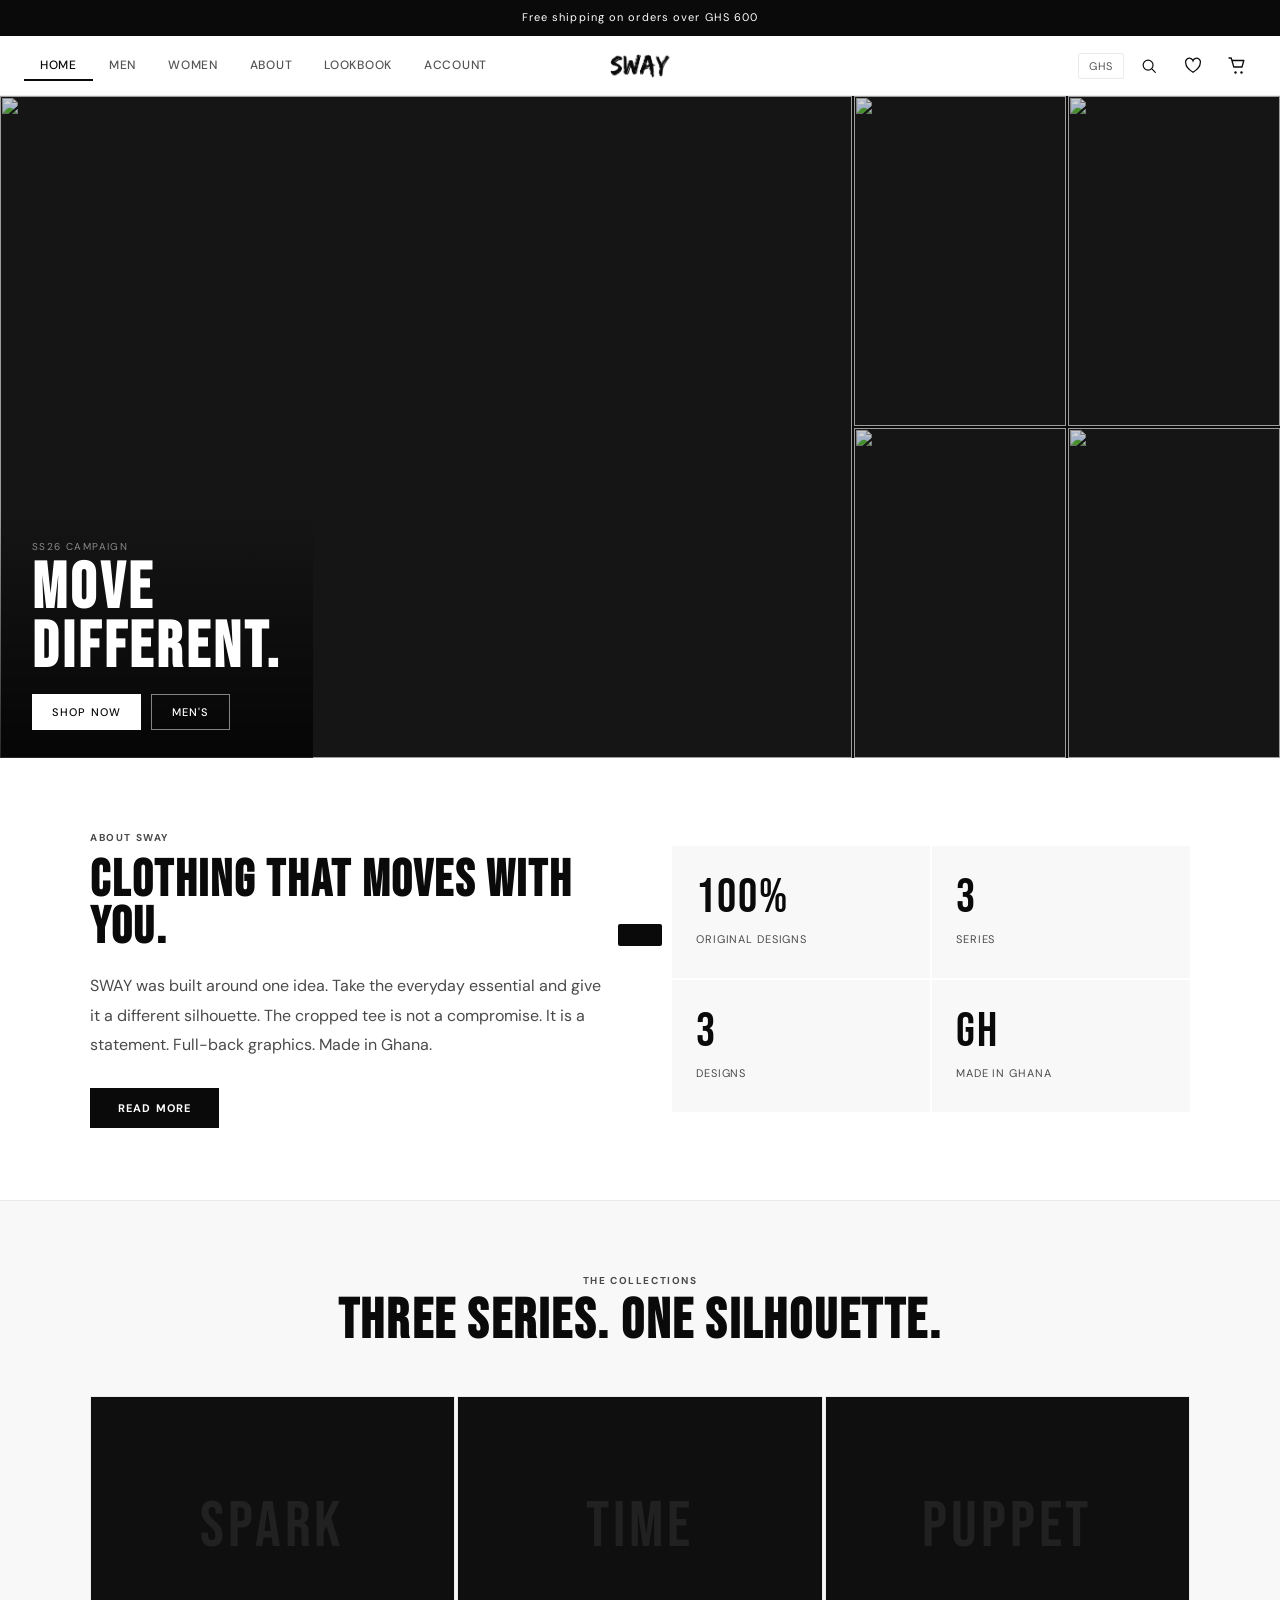
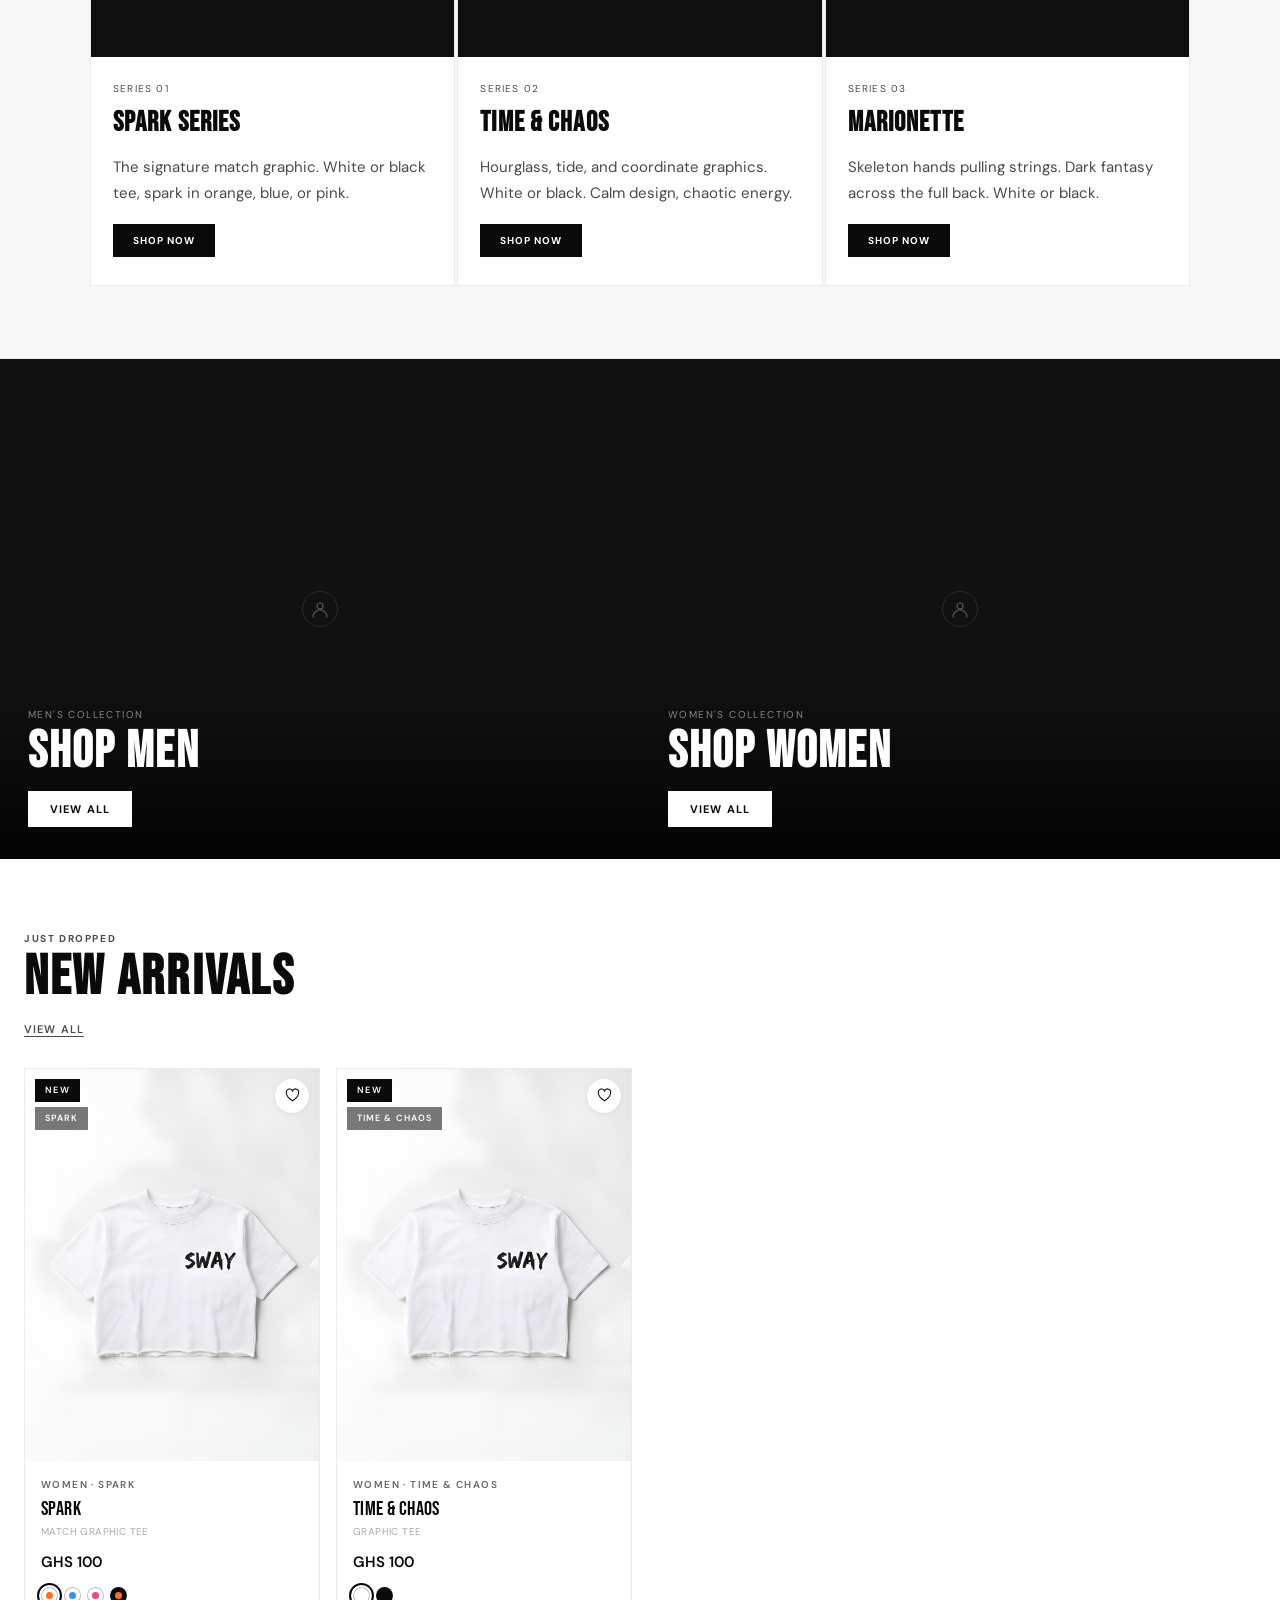
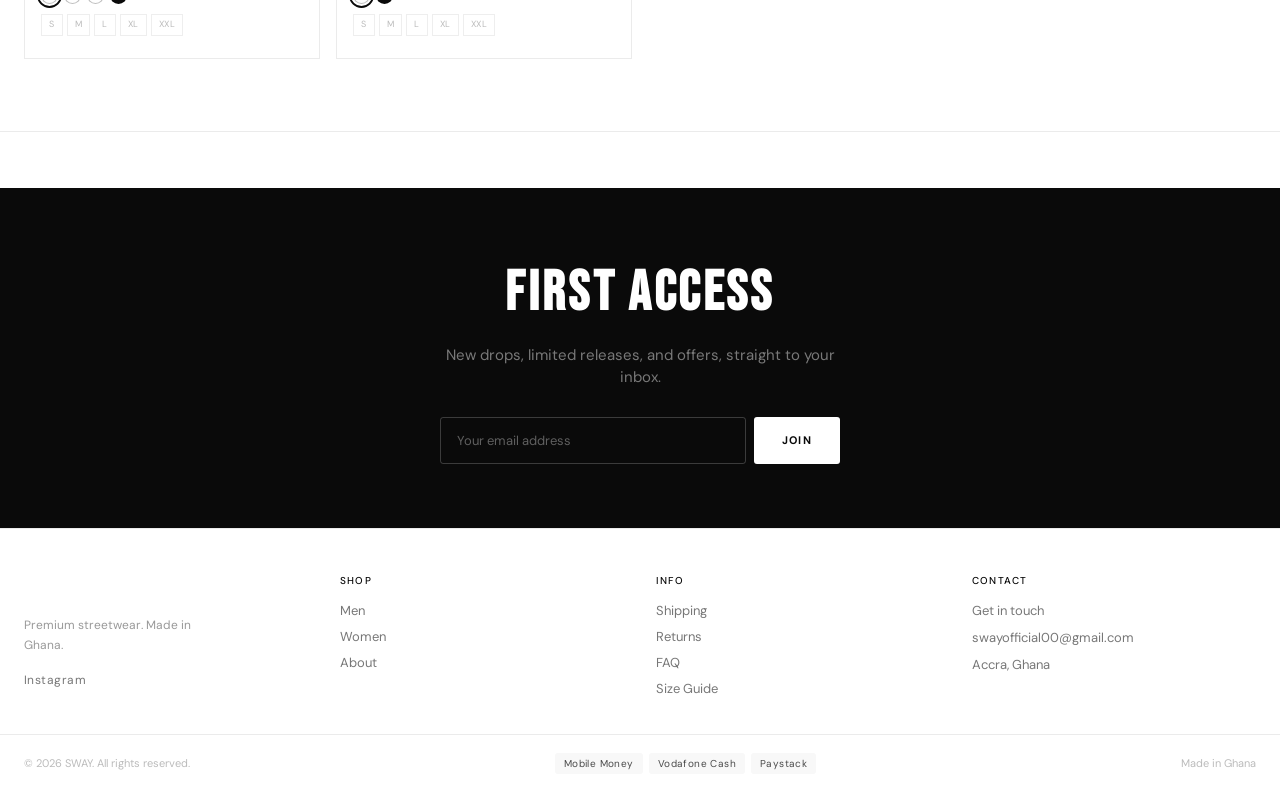
==== index.html @ 46e2ca35 "Add files via upload" ====
<!DOCTYPE html>
<html lang="en">
<head>
<meta charset="UTF-8">
<meta name="viewport" content="width=device-width, initial-scale=1.0, viewport-fit=cover">
<title>SWAY. Move Different.</title>
<meta name="description" content="SWAY cropped tees. Spark. Time & Chaos. Marionette. Made in Ghana.">
<link rel="preconnect" href="https://fonts.googleapis.com">
<link rel="preconnect" href="https://fonts.gstatic.com" crossorigin>
<link href="https://fonts.googleapis.com/css2?family=Bebas+Neue&family=DM+Sans:ital,opsz,wght@0,9..40,300;0,9..40,400;0,9..40,500;0,9..40,600;0,9..40,700&display=swap" rel="stylesheet">
<link rel="stylesheet" href="css/base.css?v=14">
<link rel="stylesheet" href="css/layout.css?v=14">
<link rel="stylesheet" href="css/components.css?v=14">
<!-- Supabase (backend: database, storage, auth) -->
<script src="https://cdn.jsdelivr.net/npm/@supabase/supabase-js@2"></script>
<script src="js/supabase-config.js?v=14"></script>
</head>
<body>

<!-- ══ ANNOUNCE BAR ════════════════════════════════ -->
<div class="announce" id="announce-bar">
  <div class="announce-slides">
    <div class="aslide active">Free shipping on orders over <span id="ann-threshold">GHS 600</span></div>
    <div class="aslide">SS26. Three Series. Cropped. Premium.</div>
    <div class="aslide">Spark. Time &amp; Chaos. Marionette. Available now.</div>
  </div>
</div>

<!-- ══ NAV ════════════════════════════════════════ -->
<nav id="main-nav">
  <div class="nav-left">
    <button class="hamburger" id="ham-btn" onclick="toggleMenu()" aria-label="Menu">
      <span></span><span></span><span></span>
    </button>
    <div class="nav-text-links">
      <button onclick="showSection('home')">Home</button>
      <button onclick="showSection('men')">Men</button>
      <button onclick="showSection('women')">Women</button>
      <button onclick="showSection('about')">About</button>
      <button onclick="showSection('lookbook')">Lookbook</button>
      <button onclick="showSection('account')">Account</button>
    </div>
  </div>

  <button class="logo" onclick="showSection('home')" aria-label="SWAY Home"><img src="images/logo-black.png?v=2" alt="SWAY" class="logo-img"></button>

  <div class="nav-right">
    <button class="currency-btn" onclick="openCurrencyModal()" title="Change currency" aria-label="Currency">
      <span id="curr-code-display">GHS</span>
    </button>
    <button class="nav-icon" onclick="openSearch()" aria-label="Search">
      <svg width="18" height="18" viewBox="0 0 20 20" fill="none"><circle cx="9" cy="9" r="5.5" stroke="#0a0a0a" stroke-width="1.3"/><path d="M13.5 13.5L17 17" stroke="#0a0a0a" stroke-width="1.3" stroke-linecap="round"/></svg>
    </button>
    <button class="nav-icon" onclick="openWishlist()" aria-label="Wishlist" style="position:relative">
      <svg width="18" height="18" viewBox="0 0 20 20" fill="none"><path id="nav-heart" d="M10 17S2 12 2 7a4 4 0 018-2.83A4 4 0 0118 7c0 5-8 10-8 10z" stroke="#0a0a0a" stroke-width="1.4" fill="none"/></svg>
      <span class="badge" id="wish-badge">0</span>
    </button>
    <button class="nav-icon" onclick="openCart()" aria-label="Cart">
      <svg width="20" height="20" viewBox="0 0 20 20" fill="none"><path d="M2 2h2.2l2.6 9h8.2l1.8-6.5H5.5" stroke="#0a0a0a" stroke-width="1.3" stroke-linecap="round" stroke-linejoin="round"/><circle cx="8.5" cy="16.5" r="1.2" fill="#0a0a0a"/><circle cx="14.5" cy="16.5" r="1.2" fill="#0a0a0a"/></svg>
      <span class="badge" id="cart-badge">0</span>
    </button>
  </div>
</nav>

<!-- ══ MOBILE MENU OVERLAY ═══════════════════════ -->
<div class="mob-menu-overlay" id="mob-menu-overlay" onclick="toggleMenu()"></div>

<!-- ══ MOBILE MENU ════════════════════════════════ -->
<div class="mobile-menu" id="mobile-menu">
  <div class="mob-menu-head">
    <span class="mob-logo"><img src="images/logo-white.png?v=2" alt="SWAY" class="mob-logo-img"></span>
    <button class="mob-close" onclick="toggleMenu()" aria-label="Close">&times;</button>
  </div>
  <div class="mob-nav">
    <button onclick="showSection('home');toggleMenu()">Home</button>
    <button onclick="showSection('men');toggleMenu()">Men</button>
    <button onclick="showSection('women');toggleMenu()">Women</button>
    <button onclick="showSection('about');toggleMenu()">About</button>
    <button onclick="showSection('lookbook');toggleMenu()">Lookbook</button>
    <button onclick="showSection('account');toggleMenu()">Account</button>
  </div>
  <div class="mob-nav-secondary">
    <button onclick="openWishlist();toggleMenu()">Wishlist</button>
    <button onclick="openSizeGuide();toggleMenu()">Size Guide</button>
    <button onclick="openSearch();toggleMenu()">Search</button>
    <button onclick="showSection('shipping');toggleMenu()">Shipping</button>
    <button onclick="showSection('returns');toggleMenu()">Returns</button>
    <button onclick="showSection('faq');toggleMenu()">FAQ</button>
    <button onclick="showSection('contact');toggleMenu()">Contact</button>
    <button onclick="openCurrencyModal();toggleMenu()"><span id="mob-curr-code">GHS</span> &middot; Change Currency</button>
  </div>
  <div class="mob-menu-foot">
    <a href="https://www.instagram.com/swayo.fficial" target="_blank" rel="noopener">Instagram</a>
    
  </div>
</div>

<!-- ══ SEARCH ════════════════════════════════════ -->
<div class="search-overlay" id="search-overlay">
  <button class="search-close" onclick="closeSearch()">×</button>
  <div class="search-box">
    <input id="search-input" type="text" placeholder="Search products…" oninput="doSearch(this.value)" onkeydown="if(event.key==='Escape')closeSearch()">
    <button onclick="closeSearch()">
      <svg width="18" height="18" viewBox="0 0 20 20" fill="none"><circle cx="9" cy="9" r="5.5" stroke="#888" stroke-width="1.3"/><path d="M13.5 13.5L17 17" stroke="#888" stroke-width="1.3" stroke-linecap="round"/></svg>
    </button>
  </div>
  <div class="search-tags-row">
    <span class="search-tag-lbl">Popular:</span>
    <button class="search-tag" onclick="doSearch('spark');document.getElementById('search-input').value='spark'">Spark</button>
    <button class="search-tag" onclick="doSearch('black');document.getElementById('search-input').value='black'">Black</button>
    <button class="search-tag" onclick="doSearch('white');document.getElementById('search-input').value='white'">White</button>
    <button class="search-tag" onclick="doSearch('women');document.getElementById('search-input').value='women'">Women</button>
    <button class="search-tag" onclick="doSearch('men');document.getElementById('search-input').value='men'">Men</button>
  </div>
  <div class="search-results" id="search-results"></div>
</div>

<!-- ══ CURRENCY MODAL ════════════════════════════ -->
<div class="currency-modal-bg" id="currency-modal-bg" onclick="if(event.target===this)closeCurrencyModal()">
  <div class="currency-modal">
    <div class="currency-modal-head">
      <h3>Currency</h3>
      <button class="modal-x" onclick="closeCurrencyModal()">×</button>
    </div>
    <p>Prices shown in your selected currency. Payments processed in GHS.</p>
    <div class="currency-grid" id="currency-grid"></div>
  </div>
</div>

<!-- ══ SIZE GUIDE MODAL ══════════════════════════ -->
<div class="sg-modal-bg" id="sg-modal-bg" onclick="if(event.target===this)closeSizeGuide()">
  <div class="sg-modal">
    <button class="modal-close-btn" onclick="closeSizeGuide()">×</button>
    <h3>Size Guide</h3>
    <table class="sg-table">
      <thead><tr><th>Size</th><th>Chest (cm)</th><th>Length (cm)</th><th>Shoulder (cm)</th></tr></thead>
      <tbody>
        <tr><td>S</td><td>96 to 101</td><td>52</td><td>42</td></tr>
        <tr><td>M</td><td>101 to 106</td><td>54</td><td>44</td></tr>
        <tr><td>L</td><td>106 to 111</td><td>56</td><td>46</td></tr>
        <tr><td>XL</td><td>111 to 116</td><td>58</td><td>48</td></tr>
        <tr><td>XXL</td><td>116 to 121</td><td>60</td><td>50</td></tr>
      </tbody>
    </table>
    <p class="sg-note">All measurements in centimetres. Model is 5'11" and wears a Medium. Between sizes? Size up for a relaxed fit.</p>
  </div>
</div>

<!-- ══ ACCOUNT MODAL ════════════════════════════ -->
<div class="account-modal-bg" id="account-modal-bg" onclick="if(event.target===this)closeAccount()">
  <div class="account-modal">
    <div class="currency-modal-head">
      <h3>Account</h3>
      <button class="modal-x" onclick="closeAccount()">×</button>
    </div>
    <div class="account-options">
      <button class="account-opt" onclick="closeAccount()">
        <svg width="18" height="18" viewBox="0 0 20 20" fill="none"><circle cx="10" cy="7" r="3.5" stroke="#0a0a0a" stroke-width="1.3"/><path d="M3 18c0-3.866 3.134-7 7-7s7 3.134 7 7" stroke="#0a0a0a" stroke-width="1.3" stroke-linecap="round"/></svg>
        <div><strong>Sign In</strong><span>Access your orders and wishlist</span></div>
      </button>
      <button class="account-opt" onclick="closeAccount()">
        <svg width="18" height="18" viewBox="0 0 20 20" fill="none"><path d="M10 2v16M2 10h16" stroke="#0a0a0a" stroke-width="1.3" stroke-linecap="round"/></svg>
        <div><strong>Create Account</strong><span>Track orders, save wishlist</span></div>
      </button>
      <div class="account-divider"></div>
      <button class="account-link" onclick="openWishlist();closeAccount()">Wishlist</button>
      <button class="account-link" onclick="closeAccount()">Order History</button>
      <button class="account-link" onclick="openSizeGuide();closeAccount()">Size Guide</button>
    </div>
  </div>
</div>

<!-- ══════════════════════════════════════════════
     MAIN CONTENT — all sections live here
══════════════════════════════════════════════ -->
<main id="site-main">

<!-- ─── HOME PAGE ──────────────────────────────── -->
<section id="page-home" class="site-section">

  <!-- HERO: full editorial model grid -->
  <div class="hero-section">
    <div class="hero-grid">
      <div class="hero-cell large">
        <div class="model-ph">
          <div class="mp-icon"><svg width="16" height="16" viewBox="0 0 20 20" fill="none"><circle cx="10" cy="7" r="3" stroke="rgba(255,255,255,.3)" stroke-width="1.2"/><path d="M3 18c0-3.866 3.134-7 7-7s7 3.134 7 7" stroke="rgba(255,255,255,.3)" stroke-width="1.2" stroke-linecap="round"/></svg></div>
          <span class="mp-label">wide1.jpg</span>
        </div>
        <!-- overlay injected by initHero() -->
      </div>
      <div class="hero-right">
        <div class="hero-cell"><div class="model-ph"><div class="mp-icon"><svg width="14" height="14" viewBox="0 0 20 20" fill="none"><circle cx="10" cy="7" r="3" stroke="rgba(255,255,255,.3)" stroke-width="1.2"/><path d="M3 18c0-3.866 3.134-7 7-7s7 3.134 7 7" stroke="rgba(255,255,255,.3)" stroke-width="1.2" stroke-linecap="round"/></svg></div><span class="mp-label">model1.jpg</span></div></div>
        <div class="hero-cell"><div class="model-ph"><div class="mp-icon"><svg width="14" height="14" viewBox="0 0 20 20" fill="none"><circle cx="10" cy="7" r="3" stroke="rgba(255,255,255,.3)" stroke-width="1.2"/><path d="M3 18c0-3.866 3.134-7 7-7s7 3.134 7 7" stroke="rgba(255,255,255,.3)" stroke-width="1.2" stroke-linecap="round"/></svg></div><span class="mp-label">model2.jpg</span></div></div>
        <div class="hero-cell"><div class="model-ph"><div class="mp-icon"><svg width="14" height="14" viewBox="0 0 20 20" fill="none"><circle cx="10" cy="7" r="3" stroke="rgba(255,255,255,.3)" stroke-width="1.2"/><path d="M3 18c0-3.866 3.134-7 7-7s7 3.134 7 7" stroke="rgba(255,255,255,.3)" stroke-width="1.2" stroke-linecap="round"/></svg></div><span class="mp-label">model3.jpg</span></div></div>
        <div class="hero-cell"><div class="model-ph"><div class="mp-icon"><svg width="14" height="14" viewBox="0 0 20 20" fill="none"><circle cx="10" cy="7" r="3" stroke="rgba(255,255,255,.3)" stroke-width="1.2"/><path d="M3 18c0-3.866 3.134-7 7-7s7 3.134 7 7" stroke="rgba(255,255,255,.3)" stroke-width="1.2" stroke-linecap="round"/></svg></div><span class="mp-label">model4.jpg</span></div></div>
      </div>
    </div>
  </div>

  <!-- ABOUT SWAY -->
  <div class="home-about reveal">
    <div class="home-about-inner">
      <div class="home-about-text">
        <p class="home-about-label">About SWAY</p>
        <h2 class="home-about-title">Clothing that moves with you.</h2>
        <p class="home-about-body">SWAY was built around one idea. Take the everyday essential and give it a different silhouette. The cropped tee is not a compromise. It is a statement. Full-back graphics. Made in Ghana.</p>
        <button class="home-about-btn" onclick="showSection('about')">Read More</button>
      </div>
      <div class="home-about-stat-grid">
        <div class="home-stat"><span class="home-stat-num">100%</span><span class="home-stat-label">Original Designs</span></div>
        <div class="home-stat"><span class="home-stat-num">3</span><span class="home-stat-label">Series</span></div>
        <div class="home-stat"><span class="home-stat-num">3</span><span class="home-stat-label">Designs</span></div>
        <div class="home-stat"><span class="home-stat-num">GH</span><span class="home-stat-label">Made in Ghana</span></div>
      </div>
    </div>
  </div>

  <!-- SERIES SHOWCASE -->
  <div class="series-section reveal">
    <div class="series-label-row">
      <p class="section-eyebrow">The Collections</p>
      <h2 class="section-heading-lg">Three Series. One Silhouette.</h2>
    </div>
    <div class="series-grid">
      <div class="series-card" onclick="showSection('men')">
        <div class="series-card-img">
          <img src="https://mvadvbjjwqgkrynpfomu.supabase.co/storage/v1/object/public/store-images/series-spark.jpg" alt="Spark Series" onerror="this.style.display='none'">
          <div class="series-ph-word">SPARK</div>
        </div>
        <div class="series-card-info">
          <p class="series-card-label">Series 01</p>
          <h3 class="series-card-name">Spark Series</h3>
          <p class="series-card-desc">The signature match graphic. White or black tee, spark in orange, blue, or pink.</p>
          <button class="series-card-btn" onclick="showSection('women');event.stopPropagation()">Shop Now</button>
        </div>
      </div>
      <div class="series-card" onclick="showSection('men')">
        <div class="series-card-img">
          <img src="https://mvadvbjjwqgkrynpfomu.supabase.co/storage/v1/object/public/store-images/series-timechaos.jpg" alt="Time and Chaos Series" onerror="this.style.display='none'">
          <div class="series-ph-word">TIME</div>
        </div>
        <div class="series-card-info">
          <p class="series-card-label">Series 02</p>
          <h3 class="series-card-name">Time &amp; Chaos</h3>
          <p class="series-card-desc">Hourglass, tide, and coordinate graphics. White or black. Calm design, chaotic energy.</p>
          <button class="series-card-btn" onclick="showSection('women');event.stopPropagation()">Shop Now</button>
        </div>
      </div>
      <div class="series-card" onclick="showSection('men')">
        <div class="series-card-img">
          <img src="https://mvadvbjjwqgkrynpfomu.supabase.co/storage/v1/object/public/store-images/series-marionette.jpg" alt="Marionette Series" onerror="this.style.display='none'">
          <div class="series-ph-word">PUPPET</div>
        </div>
        <div class="series-card-info">
          <p class="series-card-label">Series 03</p>
          <h3 class="series-card-name">Marionette</h3>
          <p class="series-card-desc">Skeleton hands pulling strings. Dark fantasy across the full back. White or black.</p>
          <button class="series-card-btn" onclick="showSection('women');event.stopPropagation()">Shop Now</button>
        </div>
      </div>
    </div>
  </div>

  <!-- SHOP BY GENDER -->
  <div class="gender-split reveal">
    <div class="gender-panel men-panel" onclick="showSection('men')">
      <div class="gender-panel-ph" id="men-panel-img">
        <div class="model-ph"><div class="mp-icon"><svg width="20" height="20" viewBox="0 0 20 20" fill="none"><circle cx="10" cy="7" r="3" stroke="rgba(255,255,255,.3)" stroke-width="1.2"/><path d="M3 18c0-3.866 3.134-7 7-7s7 3.134 7 7" stroke="rgba(255,255,255,.3)" stroke-width="1.2" stroke-linecap="round"/></svg></div></div>
      </div>
      <div class="gender-panel-overlay">
        <p class="gender-panel-label">Men's Collection</p>
        <h3 class="gender-panel-title">Shop Men</h3>
        <button class="gender-panel-btn" onclick="showSection('men');event.stopPropagation()">View All</button>
      </div>
    </div>
    <div class="gender-panel women-panel" onclick="showSection('women')">
      <div class="gender-panel-ph" id="women-panel-img">
        <div class="model-ph"><div class="mp-icon"><svg width="20" height="20" viewBox="0 0 20 20" fill="none"><circle cx="10" cy="7" r="3" stroke="rgba(255,255,255,.3)" stroke-width="1.2"/><path d="M3 18c0-3.866 3.134-7 7-7s7 3.134 7 7" stroke="rgba(255,255,255,.3)" stroke-width="1.2" stroke-linecap="round"/></svg></div></div>
      </div>
      <div class="gender-panel-overlay">
        <p class="gender-panel-label">Women's Collection</p>
        <h3 class="gender-panel-title">Shop Women</h3>
        <button class="gender-panel-btn" onclick="showSection('women');event.stopPropagation()">View All</button>
      </div>
    </div>
  </div>

  <!-- NEW ARRIVALS STRIP -->
  <div class="home-new-section reveal">
    <div class="home-section-head">
      <p class="section-eyebrow">Just Dropped</p>
      <h2 class="section-heading-lg">New Arrivals</h2>
      <button class="section-link" onclick="showSection('men')">View All</button>
    </div>
    <div class="h-scroll-wrap">
      <div class="home-product-row" id="home-new-row"></div>
    </div>
  </div>

  <!-- NEWSLETTER -->
  <div class="newsletter" id="newsletter-section">
    <h2>First Access</h2>
    <p>New drops, limited releases, and offers, straight to your inbox.</p>
    <div class="newsletter-form">
      <input type="email" id="nl-email" placeholder="Your email address">
      <button onclick="submitNewsletter()">Join</button>
    </div>
    <p class="nl-success" id="nl-success">You're in. Welcome to SWAY.</p>
  </div>

</section>

<!-- ─── MEN PAGE ────────────────────────────────── -->
<section id="page-men" class="site-section" style="display:none">
  <div class="shop-page-header">
    <h1 class="shop-page-title">Men</h1>
  </div>
  <div class="shop-controls">
    <div class="filter-group" id="men-filter-group">
      <button class="filter-pill active" onclick="setSeriesFilter('all',this,'men')">All</button>
      <button class="filter-pill" onclick="setSeriesFilter('spark',this,'men')">Spark</button>
      <button class="filter-pill" onclick="setSeriesFilter('timechaos',this,'men')">Time &amp; Chaos</button>
      <button class="filter-pill" onclick="setSeriesFilter('marionette',this,'men')">Marionette</button>
    </div>
    <div class="sort-wrap">
      <span class="item-count" id="men-count"></span>
      <select class="sort-select" onchange="setSortFor('men',this.value)">
        <option value="default">Featured</option>
        <option value="price-asc">Price: Low to High</option>
        <option value="price-desc">Price: High to Low</option>
        <option value="name">Name A to Z</option>
      </select>
    </div>
  </div>
  <div class="product-grid" id="men-grid"></div>
</section>

<!-- ─── WOMEN PAGE ──────────────────────────────── -->
<section id="page-women" class="site-section" style="display:none">
  <div class="shop-page-header">
    <h1 class="shop-page-title">Women</h1>
  </div>
  <div class="shop-controls">
    <div class="filter-group" id="women-filter-group">
      <button class="filter-pill active" onclick="setSeriesFilter('all',this,'women')">All</button>
      <button class="filter-pill" onclick="setSeriesFilter('spark',this,'women')">Spark</button>
      <button class="filter-pill" onclick="setSeriesFilter('timechaos',this,'women')">Time &amp; Chaos</button>
      <button class="filter-pill" onclick="setSeriesFilter('marionette',this,'women')">Marionette</button>
    </div>
    <div class="sort-wrap">
      <span class="item-count" id="women-count"></span>
      <select class="sort-select" onchange="setSortFor('women',this.value)">
        <option value="default">Featured</option>
        <option value="price-asc">Price: Low to High</option>
        <option value="price-desc">Price: High to Low</option>
        <option value="name">Name A to Z</option>
      </select>
    </div>
  </div>
  <div class="product-grid" id="women-grid"></div>
</section>

<!-- ─── ABOUT PAGE ──────────────────────────────── -->
<section id="page-about" class="site-section" style="display:none">

  <div class="about-hero">
    <img class="about-hero-bg" src="https://mvadvbjjwqgkrynpfomu.supabase.co/storage/v1/object/public/store-images/about-hero.jpg" alt="" onerror="this.style.display='none'">
    <div class="about-hero-inner">
      <p class="section-eyebrow" style="color:rgba(255,255,255,.4)">Made in Ghana</p>
      <h1 class="about-title">Move Different.</h1>
      <p class="about-sub">Cropped. Clean. Unapologetic.</p>
    </div>
  </div>

  <div class="about-body-section">
    <div class="about-body-inner">
      <div class="about-body-text">
        <h2>The Idea</h2>
        <p>Streetwear isn't defined by a zip code. It's defined by attitude. Born in Accra and built for the global underground, SWAY exists to disrupt the ordinary. We looked at the everyday essential tee and asked one question. What if it had a pulse?</p>
        <p>We threw out the rulebook of standard fits. For women, our cropped tees sit intentionally above the hip. Sharp, structural, and unapologetic. For men, our waist-length silhouettes anchor an outfit with effortless weight and presence. This isn't fast fashion churned out by algorithms. It's deliberate design for people who move differently, no matter where they are in the world.</p>
        <p>SWAY is an attitude toward how you move through the world. It's about breaking away from monotonous basics to embrace deliberate cuts, heavy textures, and symbolic storytelling. Our graphics explore the friction between control and chaos, time, and raw energy. When you wear SWAY, you're defining your entire aesthetic.</p>
        <h2 style="margin-top:32px">The Craft &amp; The Culture</h2>
        <p>Every single piece starts as a blank canvas and is brought to life through hand-screen-printing in Ghana. We build heavier because true quality has weight. It holds its shape, breathes with you, and ages like a classic vintage find. We don't do tiny chest logos or forgettable basics. Every shirt features a full-back narrative. Wearable art that sparks conversations from Accra to anywhere you find yourself.</p>
        <h2 style="margin-top:32px">For the Culture, Across Generations</h2>
        <p>Great style doesn't have an age limit. Whether you've been collecting vintage streetwear for decades or you're defining your aesthetic for the first time, SWAY speaks a universal language. It's for the risk-takers, the late-night creators, and anyone who refuses to blend into the background.</p>
        <p class="about-closer">This is SWAY. Crafted in Accra. Worn worldwide.</p>
      </div>
      <div class="about-stats-col">
        <div class="about-stat-card"><span class="about-stat-big">100%</span><span class="about-stat-lbl">Original Designs</span></div>
        <div class="about-stat-card"><span class="about-stat-big">3</span><span class="about-stat-lbl">Original Series</span></div>
        <div class="about-stat-card"><span class="about-stat-big">3</span><span class="about-stat-lbl">Signature Designs</span></div>
        <div class="about-stat-card"><span class="about-stat-big">GH</span><span class="about-stat-lbl">Designed &amp; Made in Ghana</span></div>
      </div>
    </div>
  </div>

  <div class="about-series-strip">
    <div class="about-strip-inner">
      <div class="about-series-item">
        <span class="about-series-num">Series 01</span>
        <h3>Spark Series</h3>
        <p class="about-series-vibe">High-voltage energy, raw expression, and untamed ignition.</p>
        <p>The signature match graphic across the full back. White or black tee, with the spark in orange, blue, or pink.</p>
        <p class="about-series-style"><strong>Style it:</strong> distressed jorts or baggy cargo denim and chunky sneakers, letting the vibrant colorways and fiery graphics command the room.</p>
      </div>
      <div class="about-series-item">
        <span class="about-series-num">Series 02</span>
        <h3>Time &amp; Chaos</h3>
        <p class="about-series-vibe">A meditation on fleeting moments, cosmic alignment, and controlled disorder.</p>
        <p>Surreal hourglass graphics, shifting tide visuals, and precise coordinate details. Calm, clean layouts over chaotic underlying energy. Stark Black and White.</p>
        <p class="about-series-style"><strong>Style it:</strong> under an open plaid flannel with relaxed-fit denim and a beanie for the ultimate utilitarian Y2K streetwear look.</p>
      </div>
      <div class="about-series-item">
        <span class="about-series-num">Series 03</span>
        <h3>Marionette</h3>
        <p class="about-series-vibe">Dark fantasy, psychological depth, and the invisible forces that pull our strings.</p>
        <p>Skeleton hands pulling structural strings across the back. A study in control and autonomy. White or black.</p>
        <p class="about-series-style"><strong>Style it:</strong> solo with dark baggy jeans, silver accessories, and boots or skate shoes to let the back graphic pop.</p>
      </div>
    </div>
  </div>

  <div class="newsletter" style="margin-top:0">
    <h2>First Access</h2>
    <p>New drops, limited releases, and offers, straight to your inbox.</p>
    <div class="newsletter-form">
      <input type="email" id="nl-email-about" placeholder="Your email address">
      <button onclick="submitNLAbout()">Join</button>
    </div>
  </div>

</section>


<!-- ─── LOOKBOOK PAGE ───────────────────────────── -->
<section id="page-lookbook" class="site-section" style="display:none">
  <div class="lookbook-head">
    <p class="section-eyebrow">SS26 Campaign</p>
    <h1 class="lookbook-title">Lookbook</h1>
    <p class="lookbook-sub">The SWAY campaign. Move different.</p>
  </div>
  <div class="lookbook-gallery" id="lookbook-gallery"></div>
  <div class="lookbook-cta">
    <button onclick="showSection('men')">Shop Men</button>
    <button onclick="showSection('women')">Shop Women</button>
  </div>
</section>

<!-- ─── ACCOUNT PAGE ────────────────────────────── -->
<section id="page-account" class="site-section" style="display:none">
  <div class="account-page">
    <div class="account-page-head">
      <h1 class="shop-page-title">Account</h1>
    </div>

    <!-- LOGGED OUT: sign in / create account -->
    <div id="account-logged-out">
      <div class="account-page-grid">
        <div class="account-auth-card">
          <h2>Sign In</h2>
          <p class="account-auth-sub">Access your wishlist and saved details.</p>
          <div class="account-form">
            <div class="form-field"><label>Email</label><input type="email" id="signin-email" placeholder="you@email.com"></div>
            <div class="form-field"><label>Password</label><div class="pass-wrap"><input type="password" id="signin-pass" placeholder="Your password"><button type="button" class="pass-toggle" onclick="togglePass('signin-pass',this)">Show</button></div></div>
            <button class="account-btn-primary" onclick="doSignIn()">Sign In</button>
          </div>
        </div>
        <div class="account-auth-card">
          <h2>Create Account</h2>
          <p class="account-auth-sub">Join SWAY for first access to drops and faster checkout.</p>
          <div class="account-form">
            <div class="form-field"><label>Full Name</label><input type="text" id="signup-name" placeholder="Kofi Mensah"></div>
            <div class="form-field"><label>Email</label><input type="email" id="signup-email" placeholder="you@email.com"></div>
            <div class="form-field"><label>Password</label><div class="pass-wrap"><input type="password" id="signup-pass" placeholder="Choose a password"><button type="button" class="pass-toggle" onclick="togglePass('signup-pass',this)">Show</button></div></div>
            <button class="account-btn-primary" onclick="doSignUp()">Create Account</button>
          </div>
        </div>
      </div>
    </div>

    <!-- LOGGED IN: dashboard -->
    <div id="account-logged-in" style="display:none">
      <div class="account-dash">
        <div class="account-dash-head">
          <h2 id="account-hello">Hey</h2>
          <span id="account-email-display" class="account-email"></span>
          <button class="account-btn-link" onclick="doSignOut()">Sign out</button>
        </div>

        <!-- Tabs -->
        <div class="acct-tabs">
          <button class="acct-tab active" onclick="acctTab('orders',this)">Orders</button>
          <button class="acct-tab" onclick="acctTab('addresses',this)">Addresses</button>
          <button class="acct-tab" onclick="acctTab('profile',this)">Profile</button>
        </div>

        <!-- Orders -->
        <div class="acct-panel" id="panel-orders">
          <div id="orders-list"><p class="acct-empty">Loading orders...</p></div>
        </div>

        <!-- Addresses -->
        <div class="acct-panel" id="panel-addresses" style="display:none">
          <div id="addresses-list"></div>
          <div class="addr-form">
            <h3>Add an address</h3>
            <div class="af-grid">
              <input id="addr-label" placeholder="Label (Home, Work)">
              <input id="addr-name" placeholder="Full name">
              <input id="addr-phone" placeholder="Phone">
              <input id="addr-line1" placeholder="Address">
              <input id="addr-city" placeholder="City">
              <input id="addr-region" placeholder="Region">
            </div>
            <button class="account-btn-primary" onclick="addAddress()">Save Address</button>
          </div>
        </div>

        <!-- Profile -->
        <div class="acct-panel" id="panel-profile" style="display:none">
          <div class="prof-form">
            <div class="form-field"><label>Full Name</label><input id="prof-name" placeholder="Your name"></div>
            <div class="form-field"><label>Phone</label><input id="prof-phone" placeholder="Phone number"></div>
            <button class="account-btn-primary" onclick="saveProfile()">Save Profile</button>
          </div>
          <div class="prof-form" style="margin-top:24px;border-top:1px solid var(--border);padding-top:24px">
            <div class="form-field"><label>New Password</label><div class="pass-wrap"><input id="prof-pass" type="password" placeholder="At least 6 characters"><button type="button" class="pass-toggle" onclick="togglePass('prof-pass',this)">Show</button></div></div>
            <button class="account-btn-primary" onclick="changePassword()">Change Password</button>
          </div>
        </div>
      </div>
    </div>

    <div class="account-links-row">
      <button class="account-quick-link" onclick="openWishlist()">
        <span class="aql-title">Wishlist</span>
        <span class="aql-sub">Your saved items</span>
      </button>
      <button class="account-quick-link" onclick="showSection('faq')">
        <span class="aql-title">Help &amp; FAQ</span>
        <span class="aql-sub">Common questions</span>
      </button>
      <button class="account-quick-link" onclick="openSizeGuide()">
        <span class="aql-title">Size Guide</span>
        <span class="aql-sub">Find your fit</span>
      </button>
      <button class="account-quick-link" onclick="openCurrencyModal()">
        <span class="aql-title">Currency</span>
        <span class="aql-sub">Change your currency</span>
      </button>
    </div>
  </div>
</section>


<!-- ══ INFO PAGES ════════════════════════════════ -->
<section id="page-shipping" class="site-section" style="display:none">
  <div class="info-page">
    <button class="info-back" onclick="showSection('home')">← Back</button>
    <h1 class="info-title">Shipping</h1>
    <div class="info-body">
      <h2>Where we ship</h2>
      <p>SWAY ships from Accra to everywhere in Ghana, across Africa, and worldwide. Every order is packed and sent from our base in Ghana.</p>
      <h2>Delivery times</h2>
      <p>Accra: 1 to 2 business days. Kumasi and other regions: 2 to 4 business days. Rest of Africa: 5 to 10 business days. International: 7 to 14 business days. Times are estimates and can vary during drops and holidays.</p>
      <h2>Shipping cost</h2>
      <p>Standard shipping within Ghana is free on orders over GHS 600. Below that, a flat rate is added at checkout. Express delivery is available in Accra and Kumasi for an added fee.</p>
      <h2>Tracking</h2>
      <p>Once your order ships you get a confirmation with tracking where available. For anything urgent, reach us on WhatsApp and we will chase it down.</p>
    </div>
  </div>
</section>

<section id="page-returns" class="site-section" style="display:none">
  <div class="info-page">
    <button class="info-back" onclick="showSection('home')">← Back</button>
    <h1 class="info-title">Returns &amp; Exchanges</h1>
    <div class="info-body">
      <h2>Our promise</h2>
      <p>We want you in the right fit. If something is not right, you have 14 days from delivery to return or exchange it.</p>
      <h2>Condition</h2>
      <p>Items must be unworn, unwashed, and in original condition with any tags still attached. Tees that have been worn or washed cannot be returned for hygiene reasons.</p>
      <h2>How to start a return</h2>
      <p>Message us on WhatsApp or email with your order number and what you would like to do. We will send you the return steps. Return shipping within Ghana is on us for exchanges; for refunds the return cost is covered by the customer.</p>
      <h2>Refunds</h2>
      <p>Once we receive and check your return, refunds are processed to your original payment method within 5 to 7 business days. MoMo refunds are usually faster.</p>
      <h2>Wrong or faulty items</h2>
      <p>If you received the wrong item or a fault, tell us within 48 hours of delivery and we will make it right at no cost to you.</p>
    </div>
  </div>
</section>

<section id="page-faq" class="site-section" style="display:none">
  <div class="info-page">
    <button class="info-back" onclick="showSection('home')">← Back</button>
    <h1 class="info-title">FAQ</h1>
    <div class="info-body" id="faq-list">
      <div class="faq-item">
        <button class="faq-q" onclick="toggleFaq(this)">What sizes do you offer?<span class="faq-plus">+</span></button>
        <div class="faq-a">Every tee comes in S, M, L, XL, and XXL. Check the Size Guide for exact chest measurements. Our fit is cropped for women and waist-length for men.</div>
      </div>
      <div class="faq-item">
        <button class="faq-q" onclick="toggleFaq(this)">How do the tees fit?<span class="faq-plus">+</span></button>
        <div class="faq-a">Women's tees sit cropped above the hip. Men's tees are a clean waist-length fit. If you want it oversized, size up one.</div>
      </div>
      <div class="faq-item">
        <button class="faq-q" onclick="toggleFaq(this)">What payment methods can I use?<span class="faq-plus">+</span></button>
        <div class="faq-a">Mobile Money (MTN, Vodafone, AirtelTigo) and card. All payments are processed securely in Ghana Cedis.</div>
      </div>
      <div class="faq-item">
        <button class="faq-q" onclick="toggleFaq(this)">Can I change or cancel my order?<span class="faq-plus">+</span></button>
        <div class="faq-a">If your order has not shipped yet, message us fast on WhatsApp and we will try to change or cancel it. Once it ships it is on its way.</div>
      </div>
      <div class="faq-item">
        <button class="faq-q" onclick="toggleFaq(this)">Do you restock sold-out designs?<span class="faq-plus">+</span></button>
        <div class="faq-a">Some designs return, some are limited and gone for good. Follow us and join the newsletter to hear about restocks and new drops first.</div>
      </div>
      <div class="faq-item">
        <button class="faq-q" onclick="toggleFaq(this)">How should I wash my tee?<span class="faq-plus">+</span></button>
        <div class="faq-a">Machine wash cold, inside out, with like colors. Hang to dry or tumble low. Do not iron directly on the print.</div>
      </div>
    </div>
  </div>
</section>

<section id="page-contact" class="site-section" style="display:none">
  <div class="info-page">
    <button class="info-back" onclick="showSection('home')">← Back</button>
    <h1 class="info-title">Contact</h1>
    <div class="info-body">
      <p>Questions about an order, sizing, or a drop? We reply fast.</p>
      <div class="contact-methods">
        <a class="contact-method" id="contact-whatsapp" href="#" target="_blank" rel="noopener">
          <span class="contact-method-label">WhatsApp</span>
          <span class="contact-method-val">020 472 5809</span>
        </a>
        <a class="contact-method" id="contact-email" href="#">
          <span class="contact-method-label">Email</span>
          <span class="contact-method-val">swayofficial00@gmail.com</span>
        </a>
        <a class="contact-method" href="https://www.instagram.com/swayo.fficial" target="_blank" rel="noopener">
          <span class="contact-method-label">Instagram</span>
          <span class="contact-method-val">@swayo.fficial</span>
        </a>
        <div class="contact-method">
          <span class="contact-method-label">Based in</span>
          <span class="contact-method-val">Accra, Ghana</span>
        </div>
      </div>
      <div class="contact-form">
        <h2>Send a message</h2>
        <div class="form-field"><label>Name</label><input type="text" id="contact-name" placeholder="Your name"></div>
        <div class="form-field"><label>Email</label><input type="email" id="contact-email-input" placeholder="you@email.com"></div>
        <div class="form-field"><label>Message</label><textarea id="contact-msg" rows="4" placeholder="How can we help?"></textarea></div>
        <div class="contact-send-row">
          <button class="account-btn-primary contact-wa" onclick="submitContactWhatsApp()">Send via WhatsApp</button>
          <button class="account-btn-primary contact-em" onclick="submitContactEmail()">Send via Email</button>
        </div>
      </div>
    </div>
  </div>
</section>

</main>

<!-- ══ FOOTER (shows on home + about) ════════════ -->
<footer id="main-footer">
  <div class="footer-brand-col">
    <span class="footer-logo"><img src="images/logo-white.png?v=2" alt="SWAY" class="footer-logo-img"></span>
    <p class="footer-tagline">Premium streetwear. Made in Ghana.</p>
    <div class="footer-social" style="margin-top:16px">
      <a href="https://www.instagram.com/swayo.fficial" target="_blank" rel="noopener">Instagram</a>
    </div>
  </div>
  <div class="footer-col">
    <h4>Shop</h4>
    <button onclick="showSection('men')">Men</button>
    <button onclick="showSection('women')">Women</button>
    <button onclick="showSection('about')">About</button>
  </div>
  <div class="footer-col">
    <h4>Info</h4>
    <button onclick="showSection('shipping')">Shipping</button>
    <button onclick="showSection('returns')">Returns</button>
    <button onclick="showSection('faq')">FAQ</button>
    <button onclick="openSizeGuide()">Size Guide</button>
  </div>
  <div class="footer-col">
    <h4>Contact</h4>
    <button onclick="showSection('contact')">Get in touch</button>
    <a href="mailto:swayofficial00@gmail.com">swayofficial00@gmail.com</a>
    <button onclick="showSection('contact')">Accra, Ghana</button>
  </div>
</footer>
<div class="footer-bottom" id="footer-bottom">
  <span>© 2026 SWAY. All rights reserved.</span>
  <div class="pay-chips">
    <span class="pay-chip">Mobile Money</span>
    <span class="pay-chip">Vodafone Cash</span>
    <span class="pay-chip">Paystack</span>
  </div>
  <span>Made in Ghana</span>
</div>

<!-- ══ PDP ════════════════════════════════════════ -->
<div class="pdp" id="pdp">
  <div class="pdp-inner">
    <button class="pdp-back" onclick="closePDP()">
      <svg width="16" height="10" viewBox="0 0 16 10" fill="none"><path d="M15 5H1M5 1L1 5l4 4" stroke="#999" stroke-width="1.3" stroke-linecap="round"/></svg>
      Back
    </button>
    <div class="pdp-layout">
      <div class="pdp-gallery">
        <div class="pdp-main-img" id="pdp-main-wrap"></div>
        <div class="pdp-thumbs" id="pdp-thumbs"></div>
      </div>
      <div class="pdp-info">
        <div class="pdp-badges" id="pdp-badges"></div>
        <div class="pdp-tag" id="pdp-tag"></div>
        <h1 class="pdp-name" id="pdp-name"></h1>
        <div class="pdp-price" id="pdp-price"></div>
        <div class="pdp-price-secondary" id="pdp-price-secondary"></div>
        <div class="pdp-stock" id="pdp-stock"></div>
        <p class="pdp-desc" id="pdp-desc"></p>
        <div class="pdp-label">Color: <span id="pdp-color-label" style="font-weight:400;text-transform:none;letter-spacing:0;color:#555"></span></div>
        <div class="pdp-colors" id="pdp-colors"></div>
        <div class="pdp-size-row">
          <div class="pdp-label" style="margin-bottom:0">Size</div>
          <button class="pdp-size-guide-btn" onclick="openSizeGuide()">Size Guide</button>
        </div>
        <div class="pdp-sizes" id="pdp-sizes" style="margin-top:10px"></div>
        <div class="pdp-qty-row">
          <span class="pdp-qty-label">Qty</span>
          <div class="pdp-qty-ctrl">
            <button onclick="pdpChangeQty(-1)">−</button>
            <span id="pdp-qty-val">1</span>
            <button onclick="pdpChangeQty(1)">+</button>
          </div>
        </div>
        <div class="pdp-actions">
          <button class="pdp-add-btn" onclick="pdpAddToCart()">Add to Cart</button>
          <button class="pdp-buy-btn" onclick="pdpBuyNow()">Buy Now</button>
          <button class="pdp-wish-btn" id="pdp-wish-btn" onclick="pdpToggleWish()">
            <svg width="18" height="18" viewBox="0 0 20 20" fill="none"><path id="pdp-heart" d="M10 17S2 12 2 7a4 4 0 018-2.83A4 4 0 0118 7c0 5-8 10-8 10z" stroke="#0a0a0a" stroke-width="1.4" fill="none"/></svg>
          </button>
        </div>
        <div class="pdp-share">
          <button class="pdp-share-btn" onclick="shareProduct('whatsapp')">
            <svg width="14" height="14" viewBox="0 0 24 24" fill="#25D366"><path d="M17.472 14.382c-.297-.149-1.758-.867-2.03-.967-.273-.099-.471-.148-.67.15-.197.297-.767.966-.94 1.164-.173.199-.347.223-.644.075-.297-.15-1.255-.463-2.39-1.475-.883-.788-1.48-1.761-1.653-2.059-.173-.297-.018-.458.13-.606.134-.133.298-.347.446-.52.149-.174.198-.298.298-.497.099-.198.05-.371-.025-.52-.075-.149-.669-1.612-.916-2.207-.242-.579-.487-.5-.669-.51-.173-.008-.371-.01-.57-.01-.198 0-.52.074-.792.372-.272.297-1.04 1.016-1.04 2.479 0 1.462 1.065 2.875 1.213 3.074.149.198 2.096 3.2 5.077 4.487.709.306 1.262.489 1.694.625.712.227 1.36.195 1.871.118.571-.085 1.758-.719 2.006-1.413.248-.694.248-1.289.173-1.413-.074-.124-.272-.198-.57-.347z"/><path d="M12 0C5.373 0 0 5.373 0 12c0 2.126.555 4.122 1.527 5.854L.057 23.927l6.218-1.635A11.945 11.945 0 0012 24c6.627 0 12-5.373 12-12S18.627 0 12 0zm0 22c-1.848 0-3.57-.497-5.051-1.364l-.361-.214-3.741.982.999-3.648-.235-.374A9.936 9.936 0 012 12C2 6.486 6.486 2 12 2s10 4.486 10 10-4.486 10-10 10z"/></svg>
            WhatsApp
          </button>
          <button class="pdp-share-btn" onclick="shareProduct('copy')">
            <svg width="14" height="14" viewBox="0 0 24 24" fill="none" stroke="currentColor" stroke-width="2"><rect x="9" y="9" width="13" height="13" rx="2"/><path d="M5 15H4a2 2 0 01-2-2V4a2 2 0 012-2h9a2 2 0 012 2v1"/></svg>
            Copy Link
          </button>
        </div>
        <div class="pdp-accordion">
          <div class="acc-item"><button class="acc-head" onclick="toggleAcc(this)"><span>Product Details</span><span class="acc-icon">+</span></button><div class="acc-body open"><div class="acc-body-inner" id="acc-details"></div></div></div>
          <div class="acc-item"><button class="acc-head" onclick="toggleAcc(this)"><span>Fit &amp; Sizing</span><span class="acc-icon">+</span></button><div class="acc-body"><div class="acc-body-inner">Cropped fit that sits above the hip. Model is 5'10" / 178cm and wears a Medium. Size up for an oversized look.</div></div></div>
          <div class="acc-item"><button class="acc-head" onclick="toggleAcc(this)"><span>Shipping &amp; Returns</span><span class="acc-icon">+</span></button><div class="acc-body"><div class="acc-body-inner">Free shipping on orders over GHS 600. Accra: 1 to 2 days. Kumasi and other regions: 2 to 4 days. International: 7 to 14 days. Returns within 14 days, unworn and in original packaging.</div></div></div>
          <div class="acc-item"><button class="acc-head" onclick="toggleAcc(this)"><span>Care</span><span class="acc-icon">+</span></button><div class="acc-body"><div class="acc-body-inner">Machine wash cold, inside out. Do not bleach. Tumble dry low. Do not iron on the graphic.</div></div></div>
        </div>
        <div class="pdp-related" id="pdp-related" style="display:none">
          <div class="pdp-related-title">You May Also Like</div>
          <div class="pdp-related-scroll" id="pdp-related-scroll"></div>
        </div>
      </div>
    </div>
  </div>
</div>
<div class="pdp-mobile-sticky" id="pdp-mobile-sticky">
  <button onclick="pdpAddToCart()">Add to Cart</button>
</div>

<!-- ══ WISHLIST ═══════════════════════════════════ -->
<div class="wishlist-page" id="wishlist-page">
  <div class="wl-inner">
    <button class="wl-back" onclick="closeWishlist()">
      <svg width="16" height="10" viewBox="0 0 16 10" fill="none"><path d="M15 5H1M5 1L1 5l4 4" stroke="#999" stroke-width="1.3" stroke-linecap="round"/></svg>
      Continue Shopping
    </button>
    <div class="wl-title">Wishlist</div>
    <div class="wl-count" id="wl-count"></div>
    <div id="wl-content"></div>
  </div>
</div>

<!-- ══ CART ══════════════════════════════════════ -->
<div class="overlay" id="overlay" onclick="closeCart()"></div>
<div class="cart-drawer" id="cart-drawer">
  <div class="drawer-head">
    <h2>Your Cart</h2>
    <button class="close-btn" onclick="closeCart()">×</button>
  </div>
  <div class="free-ship-bar">
    <div class="free-ship-text" id="free-ship-text"></div>
    <div class="free-ship-track"><div class="free-ship-fill" id="free-ship-fill"></div></div>
  </div>
  <div class="drawer-body" id="cart-body"><div class="cart-empty">Nothing in your cart yet.</div></div>
  <div class="drawer-foot" id="cart-foot" style="display:none">
    <div class="promo-row">
      <input class="promo-input" id="promo-input" placeholder="Promo code" onkeydown="if(event.key==='Enter')applyPromo()">
      <button class="promo-btn" onclick="applyPromo()">Apply</button>
    </div>
    <div class="cart-summary">
      <div class="cart-row"><span class="label">Subtotal</span><span id="subtotal-val"></span></div>
      <div class="cart-row"><span class="label">Shipping</span><span id="shipping-val">Free</span></div>
      <div class="cart-row" id="promo-row-cart" style="display:none;color:#c05a7a"><span>Promo</span><span id="promo-disc-val"></span></div>
      <div class="cart-row total"><span>Total</span><span id="total-val"></span></div>
    </div>
    <button class="checkout-btn" onclick="openCheckout()">Checkout</button>
    <div class="pay-options">
      <span class="pay-badge">Mobile Money</span>
      <span class="pay-badge">Vodafone Cash</span>
      <span class="pay-badge">Paystack</span>
      <span class="pay-badge">Bank Transfer</span>
    </div>
  </div>
</div>

<!-- MOBILE CART BAR -->
<div class="mobile-cart-sticky" id="mobile-cart-sticky" style="display:none">
  <button type="button" id="mobile-cart-btn">
    <span id="mobile-cart-lbl">View Cart (0)</span>
    <span id="mobile-cart-total">GHS 0</span>
  </button>
</div>

<!-- ══ CHECKOUT ════════════════════════════════════ -->
<div class="checkout-page" id="checkout-page">
  <div class="checkout-inner">
    <div class="co-logo"><img src="images/logo-black.png?v=2" alt="SWAY" class="co-logo-img"></div>
    <button class="checkout-back" onclick="closeCheckout()">
      <svg width="16" height="10" viewBox="0 0 16 10" fill="none"><path d="M15 5H1M5 1L1 5l4 4" stroke="#999" stroke-width="1.3" stroke-linecap="round"/></svg>
      Back to Cart
    </button>
    <div class="checkout-steps">
      <span class="cstep active" id="cstep1">Contact</span>
      <span style="color:#ddd;margin:0 6px">›</span>
      <span class="cstep" id="cstep2">Shipping</span>
      <span style="color:#ddd;margin:0 6px">›</span>
      <span class="cstep" id="cstep3">Payment</span>
    </div>
    <div class="checkout-layout">
      <div>
        <div id="co-step1">
          <div class="section-heading">Contact</div>
          <div class="form-field"><label>Full Name</label><input id="co-name" type="text" placeholder="Kofi Mensah" autocomplete="name"></div>
          <div class="form-row-2">
            <div class="form-field"><label>Email</label><input id="co-email" type="email" placeholder="you@email.com" autocomplete="email"></div>
            <div class="form-field"><label>Phone</label><input id="co-phone" type="tel" placeholder="+233 24 000 0000" autocomplete="tel"></div>
          </div>
          <button class="place-order-btn" onclick="coNext(1)">Continue to Shipping →</button>
        </div>
        <div id="co-step2" style="display:none">
          <div class="section-heading">Shipping</div>
          <div class="form-field"><label>Country</label>
            <select id="co-country">
              <option value="GH">Ghana</option><option value="NG">Nigeria</option>
              <option value="KE">Kenya</option><option value="ZA">South Africa</option>
              <option value="GB">United Kingdom</option><option value="US">United States</option>
              <option value="CA">Canada</option><option value="AE">UAE</option>
              <option value="OTHER">Other</option>
            </select>
          </div>
          <div class="form-field"><label>City</label><input id="co-city" type="text" placeholder="Accra" autocomplete="address-level2"></div>
          <div class="form-field"><label>Address</label><input id="co-address" type="text" placeholder="Street address" autocomplete="street-address"></div>
          <div class="form-row-2">
            <div class="form-field"><label>Region</label><input id="co-region" type="text" placeholder="Greater Accra" autocomplete="address-level1"></div>
            <div class="form-field"><label>Postal (optional)</label><input id="co-postal" type="text" placeholder="GA-123"></div>
          </div>
          <div class="form-field"><label>Delivery</label>
            <select id="co-delivery">
              <option value="standard">Standard. Free (3 to 5 days)</option>
              <option value="express">Express. GHS 30 (1 to 2 days)</option>
            </select>
          </div>
          <div style="display:flex;gap:10px;margin-top:8px">
            <button class="place-order-btn" style="background:#fff;color:#0a0a0a;border:1.5px solid #e0e0e0;flex:0 0 auto;width:auto;padding:17px 24px" onclick="coBack(2)">← Back</button>
            <button class="place-order-btn" style="flex:1" onclick="coNext(2)">Continue to Payment →</button>
          </div>
        </div>
        <div id="co-step3" style="display:none">
          <div class="section-heading">Pay with Mobile Money</div>
          <div class="momo-pay-box">
            <p class="momo-intro">Send the total to the MoMo account below, then place your order. We confirm your payment and ship once received.</p>
            <div class="momo-detail"><span class="momo-lbl">Amount</span><span class="momo-val" id="momo-amount">GHS 0</span></div>
            <div class="momo-detail"><span class="momo-lbl">Network</span><span class="momo-val" id="momo-pay-network">—</span></div>
            <div class="momo-detail"><span class="momo-lbl">MoMo Number</span><span class="momo-val" id="momo-pay-number">—</span></div>
            <div class="momo-detail"><span class="momo-lbl">Account Name</span><span class="momo-val" id="momo-pay-name">—</span></div>
            <div class="momo-detail momo-ref"><span class="momo-lbl">Reference (important)</span><span class="momo-val" id="momo-ref">—</span></div>
            <p class="momo-warn">Use your reference above when sending money, so we can match your payment. MoMo accounts show different names, the reference is how we find your order.</p>
          </div>
          <div class="form-field" style="margin-top:16px"><label>Your MoMo number (the one you'll pay from)</label><input id="momo-number" type="tel" placeholder="024 000 0000"></div>
          <div style="display:flex;gap:10px;margin-top:12px">
            <button class="place-order-btn" style="background:#fff;color:#0a0a0a;border:1.5px solid #e0e0e0;flex:0 0 auto;width:auto;padding:17px 24px" onclick="coBack(3)">← Back</button>
            <button class="place-order-btn" style="flex:1" id="place-order-btn" onclick="placeOrder()">I've Sent Payment · Place Order</button>
          </div>
        </div>
      </div>
      <div class="order-summary-panel">
        <div class="os-title">Order Summary</div>
        <div id="os-items"></div>
        <hr class="os-divider">
        <div class="os-row"><span class="label">Subtotal</span><span id="os-subtotal"></span></div>
        <div class="os-row"><span class="label">Shipping</span><span id="os-shipping">Free</span></div>
        <div class="os-row" id="os-promo-row" style="display:none;color:#c05a7a"><span>Promo</span><span id="os-promo-val"></span></div>
        <div class="os-total"><span>Total</span><span id="os-total"></span></div>
      </div>
    </div>
  </div>
</div>

<!-- ══ ORDER CONFIRMED ════════════════════════════ -->
<div class="order-confirmed" id="order-confirmed">
  <div class="oc-inner">
    <div class="oc-icon"><svg width="28" height="22" viewBox="0 0 28 22" fill="none"><path d="M2 11l8 8L26 2" stroke="#fff" stroke-width="2.5" stroke-linecap="round" stroke-linejoin="round"/></svg></div>
    <div class="oc-tag">Order Confirmed</div>
    <div class="oc-title">Thank You.</div>
    <div class="oc-sub" id="oc-sub"></div>
    <div class="oc-details" id="oc-details"></div>
    <button class="oc-continue" onclick="document.getElementById('order-confirmed').classList.remove('open');document.body.style.overflow=''">Continue Shopping</button>
  </div>
</div>

<div class="toast" id="toast"></div>

<!-- ══ SCRIPTS ════════════════════════════════════ -->
<script src="js/products.js?v=14"></script>
<script src="js/images.js?v=14"></script>
<script src="js/products-loader.js?v=14"></script>
<script src="js/currency.js?v=14"></script>
<script src="js/cart.js?v=14"></script>
<script src="js/ui.js?v=14"></script>
<script src="js/pdp.js?v=14"></script>
<script src="js/pages.js?v=14"></script>
<script src="js/checkout.js?v=14"></script>
<script src="js/accounts.js?v=14"></script>
<script>
/* ── Account modal ── */
function openAccount()  { showSection('account'); }
function closeAccount() { document.getElementById('account-modal-bg').classList.remove('open'); }

/* ── Site-level section navigation ── */
const SECTIONS = ['home','men','women','about','lookbook','account','shipping','returns','faq','contact'];
let activeSection = 'home';
let menSeries = 'all', womenSeries = 'all';
let menSort = 'default', womenSort = 'default';

function showSection(name, fromHistory) {
  SECTIONS.forEach(s => {
    const el = document.getElementById('page-' + s);
    if (el) el.style.display = s === name ? 'block' : 'none';
  });
  activeSection = name;
  window.scrollTo({ top: 0, behavior: 'instant' });

  // footer only on home + about + account
  const footer = document.getElementById('main-footer');
  const footerBottom = document.getElementById('footer-bottom');
  const showFooter = !['men','women'].includes(name);
  if (footer) footer.style.display = showFooter ? '' : 'none';
  if (footerBottom) footerBottom.style.display = showFooter ? '' : 'none';

  // nav link states — match by button text
  document.querySelectorAll('.nav-text-links button').forEach(b => {
    const label = b.textContent.trim().toLowerCase();
    b.classList.toggle('active', label === name);
  });

  // render page content
  if (name === 'men')   renderShopPage('men');
  if (name === 'women') renderShopPage('women');
  if (name === 'home')  { renderHomePage(); if (typeof initReveal === 'function') setTimeout(initReveal, 50); }
  if (name === 'lookbook' && typeof initLookbook === 'function') initLookbook();
  if (name === 'account' && typeof renderAccountState === 'function') renderAccountState();
  if (name === 'contact' && typeof initContactLinks === 'function') initContactLinks();

  // hero gender when going to men/women
  if (name === 'men' || name === 'women') {
    activeGender = name;
  }

  // browser history — so Back returns to the previous section
  if (!fromHistory) {
    history.pushState({ section: name }, '', '#' + name);
  }
}

// Handle browser Back/Forward

// ── Overlay history sync ──────────────────────────────────
// When an overlay is closed by its own button, pop the history entry it
// pushed so the browser Back button stays in sync (one Back = one step).
let _closingFromPop = false;
function syncCloseHistory(hashName) {
  // if we're already handling a popstate, don't double-pop
  if (_closingFromPop) return;
  if (location.hash === '#' + hashName) {
    history.back();
  }
}

window.addEventListener('popstate', function(e) {
  _closingFromPop = true;
  setTimeout(() => { _closingFromPop = false; }, 0);
  // Close the top-most open layer first, in visual stacking order, one per Back.
  // Modals (size guide / currency / search) sit highest, then the mobile menu,
  // then checkout, then cart, then wishlist, then the product page.
  const layers = [
    ['sg-modal-bg',        () => (typeof closeSizeGuide==='function') && closeSizeGuide()],
    ['currency-modal-bg',  () => (typeof closeCurrencyModal==='function') && closeCurrencyModal()],
    ['search-overlay',     () => (typeof closeSearch==='function') && closeSearch()],
    ['checkout-page',      () => closeCheckout()],
    ['cart-drawer',        () => closeCart()],
    ['wishlist-page',      () => (typeof closeWishlist==='function') && closeWishlist()],
    ['pdp',                () => closePDP()],
  ];
  for (const [id, close] of layers) {
    const el = document.getElementById(id);
    if (el && el.classList.contains('open')) { close(); return; }
  }
  // Nothing open — restore the section from history
  const section = (e.state && e.state.section) || 'home';
  showSection(section, true);
});

function renderHomePage() {
  // New arrivals strip — one card per unique design (no repeated names)
  const seen = new Set();
  const newProds = SWAY_PRODUCTS.filter(p => {
    if (!p.isNew) return false;
    if (seen.has(p.design)) return false;   // skip duplicate designs
    seen.add(p.design);
    return true;
  }).slice(0, 8);
  const row = document.getElementById('home-new-row');
  if (row) row.innerHTML = newProds.map(p => productCardHTML(p)).join('');
}

/* ── Per-page filter + sort ── */
function setSeriesFilter(series, btn, gender) {
  if (gender === 'men') menSeries = series;
  else womenSeries = series;
  const group = document.getElementById(gender + '-filter-group');
  if (group) group.querySelectorAll('.filter-pill').forEach(b => b.classList.remove('active'));
  btn.classList.add('active');
  renderShopPage(gender);
}

function setSortFor(gender, val) {
  if (gender === 'men') menSort = val;
  else womenSort = val;
  renderShopPage(gender);
}

function renderShopPage(gender) {
  const series = gender === 'men' ? menSeries : womenSeries;
  const sort   = gender === 'men' ? menSort   : womenSort;

  let list = SWAY_PRODUCTS.filter(p =>
    p.gender === gender && (series === 'all' || p.series === series)
  );

  // Show ONE card per design (color variants are chosen on the product page)
  const seen = new Set();
  list = list.filter(p => {
    if (seen.has(p.design)) return false;
    seen.add(p.design);
    return true;
  });

  if (sort === 'price-asc')  list = list.sort((a,b) => a.price - b.price);
  if (sort === 'price-desc') list = list.sort((a,b) => b.price - a.price);
  if (sort === 'name')       list = list.sort((a,b) => a.name.localeCompare(b.name));

  const countEl = document.getElementById(gender + '-count');
  if (countEl) countEl.textContent = list.length + ' item' + (list.length !== 1 ? 's' : '');

  const grid = document.getElementById(gender + '-grid');
  if (grid) grid.innerHTML = list.map(p => productCardHTML(p)).join('');
}

/* ── Newsletter ── */
async function saveNewsletter(email){
  if (typeof sway_db === 'undefined') return;
  try { await sway_db.from('newsletter').insert({ email }); } catch(e){ /* dup email is fine */ }
}
function submitNewsletter() {
  const v = document.getElementById('nl-email').value.trim();
  if (!v.includes('@')) { showToast('Please enter a valid email'); return; }
  saveNewsletter(v);
  document.querySelector('#page-home .newsletter-form').style.display = 'none';
  document.getElementById('nl-success').classList.add('show');
  showToast('Welcome to SWAY.');
}
function submitNLAbout() {
  const v = document.getElementById('nl-email-about').value.trim();
  if (!v.includes('@')) { showToast('Please enter a valid email'); return; }
  saveNewsletter(v);
  showToast('Welcome to SWAY.');
}

/* ── Boot ── */
detectCurrency();

// Restore section from URL hash if present, else home
function bootSection() {
  const hash = (window.location.hash || '').replace('#', '');
  const start = SECTIONS.includes(hash) ? hash : 'home';
  history.replaceState({ section: start }, '', '#' + start);
  showSection(start, true);
}

function renderEverything() {
  if (typeof sanitizeCart === 'function') sanitizeCart();
  updateCartBadge();
  updateWishBadge();
  updateMobileCart();
  renderHomePage();
  // re-render whichever shop page is active so DB products show
  if (activeSection === 'men')   renderShopPage('men');
  if (activeSection === 'women') renderShopPage('women');
  bootSection();
  initHero();
  if (typeof initGenderPanels === 'function') initGenderPanels();
  if (typeof initReveal === 'function') initReveal();
  if (typeof initContactLinks === 'function') initContactLinks();
  if (typeof renderAccountState === 'function') renderAccountState();
}

// Load products from the cloud first, then render. If it fails, the
// hardcoded fallback in products.js is used so the store still works.
(async function boot() {
  if (typeof loadProductsFromDB === 'function') {
    try { await loadProductsFromDB(); } catch (e) { console.warn(e); }
  }
  renderEverything();
})();
</script>
</body>
</html>
---- css/base.css ----
/* ════════════════════════════════════════════════
   SWAY — Base: tokens, reset, typography
════════════════════════════════════════════════ */
:root {
  --black:   #0a0a0a;
  --white:   #ffffff;
  --off:     #f8f8f8;
  --border:  #ebebeb;
  --mid:     #4a4a4a;
  --muted:   #777;
  --pink:    #d9567a;
  --pink-bg: #f5e6ea;
  --font-display: 'Bebas Neue', sans-serif;
  --font-body:    'DM Sans', sans-serif;
  --nav-h:   60px;
  --ann-h:   36px;
  --ease:    cubic-bezier(.4,0,.2,1);

  /* Spacing scale — consistent rhythm */
  --s1: 8px;
  --s2: 16px;
  --s3: 24px;
  --s4: 32px;
  --s5: 48px;
  --s6: 64px;
  --s7: 96px;

  /* Radius + shadow */
  --r:    3px;
  --r-lg: 6px;
  --shadow-sm: 0 2px 8px rgba(0,0,0,.05);
  --shadow-md: 0 6px 20px rgba(0,0,0,.08);
  --shadow-pink: 0 6px 18px rgba(217,86,122,.32);
}

*,*::before,*::after { box-sizing: border-box; margin: 0; padding: 0; }
html { scroll-behavior: smooth; -webkit-text-size-adjust: 100%; }
body { font-family: var(--font-body); background: #fff; color: var(--black); -webkit-font-smoothing: antialiased; overflow-x: hidden; line-height: 1.5; }
* { box-sizing: border-box; max-width: 100%; }
button { font-family: var(--font-body); cursor: pointer; border: none; background: none; }
a { text-decoration: none; color: inherit; }
img { max-width: 100%; display: block; }
ul { list-style: none; }
input, select { font-family: var(--font-body); }

::-webkit-scrollbar { width: 5px; height: 5px; }
::-webkit-scrollbar-track { background: transparent; }
::-webkit-scrollbar-thumb { background: #ddd; border-radius: 3px; }

/* ── Shared UI ── */
.btn-primary { background: var(--black); color: #fff; border: none; padding: 13px 26px; font-size: 11px; font-weight: 700; letter-spacing: .12em; text-transform: uppercase; transition: background .2s; border-radius: 0; }
.btn-primary:hover { background: #222; }

.badge { position: absolute; top: 0; right: 0; background: var(--black); color: #fff; border-radius: 50%; width: 16px; height: 16px; font-size: 9px; display: none; align-items: center; justify-content: center; }
.badge.show { display: flex; }

.toast { position: fixed; bottom: 24px; left: 50%; transform: translateX(-50%) translateY(70px); background: var(--black); color: #fff; padding: 11px 22px; font-size: 12px; letter-spacing: .04em; z-index: 900; transition: transform .28s ease; white-space: nowrap; pointer-events: none; border-radius: 2px; max-width: 90vw; text-align: center; }
.toast.show { transform: translateX(-50%) translateY(0); }

/* Announce */
.announce { background: var(--black); color: #fff; text-align: center; font-size: 11px; letter-spacing: .1em; padding: 9px 16px; overflow: hidden; }
.announce-slides { overflow: hidden; height: 18px; }
.aslide { display: none; animation: fadeSlide .4s ease; }
.aslide.active { display: block; }
@keyframes fadeSlide { from { opacity: 0; transform: translateY(6px); } to { opacity: 1; transform: translateY(0); } }

/* Card badges */
.badge-new  { position: absolute; top: 10px; left: 10px; background: var(--black); color: #fff; font-size: 9px; letter-spacing: .16em; font-weight: 600; padding: 5px 10px; z-index: 4; text-transform: uppercase; }
.badge-design { position: absolute; top: 10px; left: 10px; font-size: 9px; letter-spacing: .12em; padding: 5px 10px; z-index: 4; font-weight: 600; text-transform: uppercase; background: rgba(10,10,10,.55); color: #fff; backdrop-filter: blur(4px); }
/* When a NEW badge is also present, push the series badge below it */
.badge-new + .badge-design { top: 38px; }

/* Utility */
.h-scroll-wrap { overflow-x: auto; -webkit-overflow-scrolling: touch; scrollbar-width: none; }
.h-scroll-wrap::-webkit-scrollbar { display: none; }
.h-scroll { display: flex; gap: 0; }

@media (prefers-reduced-motion: reduce) { *, *::before, *::after { animation-duration: .01ms !important; transition-duration: .01ms !important; } }

/* ════════════════════════════════════════════════
   BRAND COLOR CYCLE — matches product colors
   Black -> Pink -> Orange -> Blue
════════════════════════════════════════════════ */

/* Cycles the BACKGROUND of filled dark buttons */
@keyframes swayBgCycle {
  0%   { background-color: #0a0a0a; }
  22%  { background-color: #0a0a0a; }
  30%  { background-color: #d9567a; }
  47%  { background-color: #d9567a; }
  55%  { background-color: #ff6b2b; }
  72%  { background-color: #ff6b2b; }
  80%  { background-color: #3b8fff; }
  97%  { background-color: #3b8fff; }
  100% { background-color: #0a0a0a; }
}

/* Cycles the TEXT color of light/outline elements */
@keyframes swayTextCycle {
  0%   { color: #0a0a0a; }
  22%  { color: #0a0a0a; }
  30%  { color: #d9567a; }
  47%  { color: #d9567a; }
  55%  { color: #ff6b2b; }
  72%  { color: #ff6b2b; }
  80%  { color: #3b8fff; }
  97%  { color: #3b8fff; }
  100% { color: #0a0a0a; }
}

/* Cycles white text on colored buttons (keeps text readable) */
@keyframes swayWhiteText {
  0%, 100% { color: #fff; }
}

/* Helper classes */
.sway-cycle-bg {
  animation: swayBgCycle 8s infinite;
}
.sway-cycle-text {
  animation: swayTextCycle 8s infinite;
}

/* ════════════════════════════════════════════════
   BRAND COLOR CYCLING — matches the SWAY logo
   Black -> Pink -> Orange -> Blue -> Black
════════════════════════════════════════════════ */

/* Background cycling for solid black buttons */
@keyframes brandBg {
  0%   { background-color: #0a0a0a; }
  20%  { background-color: #0a0a0a; }
  25%  { background-color: #d9567a; }
  45%  { background-color: #d9567a; }
  50%  { background-color: #ff6b2b; }
  70%  { background-color: #ff6b2b; }
  75%  { background-color: #3b8fff; }
  95%  { background-color: #3b8fff; }
  100% { background-color: #0a0a0a; }
}

/* Text color cycling for text links */
@keyframes brandText {
  0%   { color: #0a0a0a; }
  20%  { color: #0a0a0a; }
  25%  { color: #d9567a; }
  45%  { color: #d9567a; }
  50%  { color: #ff6b2b; }
  70%  { color: #ff6b2b; }
  75%  { color: #3b8fff; }
  95%  { color: #3b8fff; }
  100% { color: #0a0a0a; }
}

/* White-text version for dark menu (cycles the text on black bg) */
@keyframes brandTextLight {
  0%   { color: #ffffff; }
  20%  { color: #ffffff; }
  25%  { color: #f099b5; }
  45%  { color: #f099b5; }
  50%  { color: #ffa877; }
  70%  { color: #ffa877; }
  75%  { color: #8fbfff; }
  95%  { color: #8fbfff; }
  100% { color: #ffffff; }
}

/* Border + text cycling for outline buttons */
@keyframes brandBorder {
  0%   { border-color: #0a0a0a; color: #0a0a0a; }
  20%  { border-color: #0a0a0a; color: #0a0a0a; }
  25%  { border-color: #d9567a; color: #d9567a; }
  45%  { border-color: #d9567a; color: #d9567a; }
  50%  { border-color: #ff6b2b; color: #ff6b2b; }
  70%  { border-color: #ff6b2b; color: #ff6b2b; }
  75%  { border-color: #3b8fff; color: #3b8fff; }
  95%  { border-color: #3b8fff; color: #3b8fff; }
  100% { border-color: #0a0a0a; color: #0a0a0a; }
}

/* Apply to solid buttons — they cycle background color */
.pdp-add-btn,
.quick-add,
.checkout-btn,
.place-order-btn,
.wl-move-btn,
.mobile-cart-sticky button,
.pdp-mobile-sticky button,
.home-about-btn,
.series-card-btn,
.account-btn-primary,
.filter-pill.active,
.oc-continue {
  animation: brandBg 12s infinite;
  color: #fff;
}

/* On hover: pause the color cycle and give clear "selected" feedback —
   the button lifts, scales slightly, gains a shadow, and locks to brand pink */
.pdp-add-btn,
.quick-add,
.checkout-btn,
.place-order-btn,
.wl-move-btn,
.mobile-cart-sticky button,
.pdp-mobile-sticky button,
.home-about-btn,
.series-card-btn,
.account-btn-primary,
.oc-continue,
.lookbook-cta button,
.pdp-buy-btn,
.gender-panel-btn {
  transition: transform .18s ease, box-shadow .18s ease, background-color .18s ease, color .18s ease;
}
.pdp-add-btn:hover,
.quick-add:hover,
.checkout-btn:hover,
.place-order-btn:hover,
.wl-move-btn:hover,
.mobile-cart-sticky button:hover,
.pdp-mobile-sticky button:hover,
.home-about-btn:hover,
.series-card-btn:hover,
.account-btn-primary:hover,
.oc-continue:hover,
.lookbook-cta button:hover {
  animation-play-state: paused;
  background-color: #d9567a;      /* brand pink = clearly selected */
  color: #fff;
  transform: translateY(-2px) scale(1.015);
  box-shadow: 0 6px 18px rgba(217,86,122,.35);
}
.pdp-add-btn:active,
.quick-add:active,
.checkout-btn:active,
.place-order-btn:active,
.wl-move-btn:active,
.mobile-cart-sticky button:active,
.pdp-mobile-sticky button:active,
.home-about-btn:active,
.series-card-btn:active,
.account-btn-primary:active,
.oc-continue:active,
.lookbook-cta button:active {
  transform: translateY(0) scale(.99);
  box-shadow: 0 2px 8px rgba(217,86,122,.3);
}
/* Buy Now (outline) fills pink on hover */
.pdp-buy-btn:hover {
  animation-play-state: paused;
  background-color: #d9567a;
  border-color: #d9567a;
  color: #fff;
  transform: translateY(-2px) scale(1.015);
  box-shadow: 0 6px 18px rgba(217,86,122,.35);
}
/* White-bg gender button: text goes pink + subtle lift */
.gender-panel-btn:hover {
  animation-play-state: paused;
  color: #d9567a;
  background: #fff;
  transform: translateY(-2px);
  box-shadow: 0 6px 18px rgba(0,0,0,.18);
}
/* Hamburger links: brighten + slide slightly on hover */
.mob-nav button {
  transition: color .18s ease, padding-left .18s ease;
}
.mob-nav button:hover {
  animation-play-state: paused;
  color: #fff;
  padding-left: 30px;
}

/* White-bg button: cycle the TEXT color instead of background */
.gender-panel-btn {
  animation: brandText 12s infinite;
  background: #fff;
}

/* Buy Now is outline — cycle border + text */
.pdp-buy-btn {
  animation: brandBorder 12s infinite;
}

/* Hamburger menu main links cycle text (on dark bg) */
.mob-nav button {
  animation: brandTextLight 12s infinite;
}

/* Respect reduced-motion */
@media (prefers-reduced-motion: reduce) {
  .pdp-add-btn, .quick-add, .checkout-btn, .place-order-btn, .wl-move-btn,
  .mobile-cart-sticky button, .pdp-mobile-sticky button, .home-about-btn,
  .gender-panel-btn, .series-card-btn, .account-btn-primary, .filter-pill.active,
  .oc-continue, .pdp-buy-btn, .mob-nav button, .logo {
    animation: none;
  }
}

/* ════════════════════════════════════════════════
   SUBTLE REVEAL — sections fade up as they enter view
════════════════════════════════════════════════ */
.reveal {
  opacity: 0;
  transform: translateY(18px);
  transition: opacity .7s var(--ease), transform .7s var(--ease);
  will-change: opacity, transform;
}
.reveal.in {
  opacity: 1;
  transform: translateY(0);
}
@media (prefers-reduced-motion: reduce) {
  .reveal { opacity: 1; transform: none; transition: none; }
}
---- css/layout.css ----
/* ════════════════════════════════════════════════
   SWAY — Layout: nav, hero, grid, sections, footer
════════════════════════════════════════════════ */

/* ── Nav ── */
nav { display: flex; align-items: center; justify-content: space-between; padding: 0 24px; height: var(--nav-h); border-bottom: 1px solid var(--border); position: sticky; top: 0; background: #fff; z-index: 80; transition: box-shadow .3s; }
nav.scrolled { box-shadow: 0 2px 12px rgba(0,0,0,.06); }
.nav-left { display: flex; align-items: center; flex: 1; }
.nav-text-links { display: flex; }
.nav-text-links button { background: none; border: none; font-size: 12px; letter-spacing: .06em; text-transform: uppercase; color: #555; padding: 6px 16px; border-bottom: 2px solid transparent; transition: all .2s; font-weight: 500; font-family: var(--font-body); text-decoration: none; }
.nav-text-links button:hover, .nav-text-links button.active { border-bottom-color: #0a0a0a; color: #0a0a0a; }
.hamburger { background: none; border: none; display: none; flex-direction: column; gap: 5px; padding: 8px; width: 40px; height: 40px; align-items: center; justify-content: center; cursor: pointer; }
.hamburger span { display: block; width: 24px; height: 2px; background: var(--black); transition: all .25s; border-radius: 2px; }
.hamburger.open span:nth-child(1) { transform: rotate(45deg) translate(5px,5px); }
.hamburger.open span:nth-child(2) { opacity: 0; }
.hamburger.open span:nth-child(3) { transform: rotate(-45deg) translate(5px,-5px); }
.logo { background: none; border: none; position: absolute; left: 50%; transform: translateX(-50%); cursor: pointer; padding: 0; display: flex; align-items: center; z-index: 1; }

.logo:hover { opacity: .7; }
.nav-right { display: flex; gap: 6px; align-items: center; flex: 1; justify-content: flex-end; }
.nav-icon { background: none; border: none; width: 38px; height: 38px; display: flex; align-items: center; justify-content: center; position: relative; transition: opacity .2s; }
.nav-icon:hover { opacity: .6; }
.currency-btn { background: none; border: 1px solid var(--border); font-size: 11px; letter-spacing: .06em; padding: 5px 10px; color: #555; border-radius: 2px; display: flex; align-items: center; gap: 4px; white-space: nowrap; transition: all .15s; }
.currency-btn:hover { border-color: var(--black); color: var(--black); }

/* ── Hero ── */
.hero-section { background: var(--black); overflow: hidden; }
.hero-grid { display: grid; grid-template-columns: 2fr 1fr; grid-template-rows: 380px 280px; gap: 2px; }
.hero-cell { overflow: hidden; position: relative; background: #151515; }
.hero-cell.large { grid-column: 1; grid-row: 1 / 3; }
.hero-right { grid-column: 2; grid-row: 1 / 3; display: grid; grid-template-columns: 1fr 1fr; grid-template-rows: 1fr 1fr; gap: 2px; }
.hero-cell.large img { width: 100%; height: 100%; object-fit: cover; object-position: center center; display: block; filter: brightness(.82); transition: opacity .85s ease; }
.hero-right .hero-cell img { width: 100%; height: 100%; object-fit: cover; object-position: center top; display: block; filter: brightness(.82); transition: opacity .85s ease; }
.model-ph { width: 100%; height: 100%; background: #111; display: flex; flex-direction: column; align-items: center; justify-content: center; gap: 8px; }
.mp-label { font-family: var(--font-display); font-size: 11px; letter-spacing: .16em; color: rgba(255,255,255,.15); }
.mp-icon { width: 36px; height: 36px; border: 1px solid rgba(255,255,255,.1); border-radius: 50%; display: flex; align-items: center; justify-content: center; }
.hero-overlay { position: absolute; bottom: 0; left: 0; padding: 28px 32px; background: linear-gradient(to top, rgba(0,0,0,.75), transparent); pointer-events: none; z-index: 10; }
.hero-overlay .tag { font-size: 10px; letter-spacing: .14em; color: rgba(255,255,255,.5); margin-bottom: 6px; text-transform: uppercase; }
.hero-overlay h1 { font-family: var(--font-display); font-size: clamp(36px, 5vw, 66px); letter-spacing: .06em; color: #fff; line-height: .92; }
.hero-cta { margin-top: 16px; display: flex; gap: 10px; pointer-events: all; flex-wrap: wrap; }
.hero-btn { font-size: 11px; letter-spacing: .1em; text-transform: uppercase; padding: 10px 20px; border: none; font-weight: 500; }
.hero-btn.primary { background: #fff; color: var(--black); }
.hero-btn.secondary { background: transparent; color: #fff; border: 1px solid rgba(255,255,255,.5); }

/* ── Shop tabs (sticky below nav) ── */
.shop-tabs { display: flex; align-items: center; justify-content: space-between; padding: 0 24px; border-bottom: 1px solid var(--border); flex-wrap: wrap; position: sticky; top: var(--nav-h); background: #fff; z-index: 60; }
.tab-group { display: flex; }
.tab-btn { background: none; border: none; border-bottom: 2px solid transparent; font-size: 14px; font-weight: 500; letter-spacing: .04em; padding: 16px 20px; color: #666; transition: color .2s, border-color .2s; }
.tab-btn:hover { color: var(--black); }
.tab-btn.active { color: var(--black); border-bottom-color: var(--black); }
.filter-group { display: flex; gap: 6px; padding: 12px 0; flex-wrap: wrap; }
.filter-pill { background: none; border: 1px solid var(--border); font-size: 11px; font-weight: 600; letter-spacing: .1em; text-transform: uppercase; padding: 8px 18px; color: #888; transition: all .18s; border-radius: var(--r); }
.filter-pill:hover { border-color: var(--black); color: var(--black); }
.filter-pill.active { background: var(--black); color: #fff; border-color: var(--black); }

/* ── Shop header ── */
.shop-header { display: flex; align-items: center; justify-content: space-between; padding: 20px 24px 14px; flex-wrap: wrap; gap: 8px; border-bottom: 1px solid var(--border); }
.shop-header h2 { font-size: 13px; font-weight: 600; letter-spacing: .08em; text-transform: uppercase; color: #555; }
.shop-header-right { display: flex; align-items: center; gap: 16px; }
.item-count { font-size: 12px; color: #777; letter-spacing: .03em; }
.sort-select { border: 1px solid var(--border); background: #fff; font-size: 12px; padding: 6px 28px 6px 10px; color: #555; appearance: none; background-image: url("data:image/svg+xml,%3Csvg width='10' height='6' viewBox='0 0 10 6' xmlns='http://www.w3.org/2000/svg'%3E%3Cpath d='M1 1l4 4 4-4' stroke='%23888' stroke-width='1.2' fill='none'/%3E%3C/svg%3E"); background-repeat: no-repeat; background-position: right 8px center; border-radius: 2px; }

/* ── Product grid ── */
.product-grid { display: grid; grid-template-columns: repeat(3,1fr); gap: 0; border-top: 1px solid #e8e8e8; }
.product-card { background: #fff; position: relative; overflow: hidden; cursor: pointer; border-right: 1px solid #e8e8e8; border-bottom: 1px solid #e8e8e8; transition: background .25s; }
.product-card:nth-child(3n) { border-right: none; }
@media (hover:hover) {
  .product-card:hover { background: #f9f9f9; }
  .product-card:hover .card-img img { transform: scale(1.06); }
  .product-card:hover .quick-add { opacity: 1; transform: translateY(0); }
  .product-card:hover .card-name { text-decoration: underline; text-underline-offset: 3px; }
}
.card-img { overflow: hidden; aspect-ratio: 3/4; position: relative; display: block; }
.card-img.bg-black { background: #0f0f0f; }
.card-img.bg-white { background: #f2f2f2; }
.card-img.bg-pink  { background: var(--pink-bg); }
.card-img img { width: 100%; height: 100%; object-fit: cover; object-position: center top; display: block; transition: transform .6s cubic-bezier(.25,.46,.45,.94); }

/* Shirt placeholder */
.ph { width: 100%; height: 100%; display: flex; flex-direction: column; align-items: center; justify-content: center; position: relative; overflow: hidden; }
.ph-bg-text { position: absolute; font-family: var(--font-display); font-size: clamp(64px,12vw,130px); letter-spacing: .04em; color: var(--sc); opacity: .04; user-select: none; white-space: nowrap; line-height: 1; }
.sh-wrap { position: relative; width: 100px; height: 86px; z-index: 1; }
.sl { position: absolute; width: 22px; height: 36px; background: var(--sc); border-radius: 3px 3px 6px 6px; bottom: 14px; }
.sl.l { left: 0; transform: rotate(13deg); transform-origin: top right; }
.sl.r { right: 0; transform: rotate(-13deg); transform-origin: top left; }
.sh-body { position: absolute; bottom: 0; left: 50%; transform: translateX(-50%); width: 72px; height: 66px; background: var(--sc); border-radius: 4px 4px 2px 2px; display: flex; align-items: center; justify-content: center; }
.sh-collar { position: absolute; top: -1px; left: 50%; transform: translateX(-50%); width: 26px; height: 12px; background: var(--bg); border-radius: 50% 50% 0 0; }
.sh-logo { margin-top: 14px; font-family: var(--font-display); font-size: 11px; letter-spacing: .16em; color: var(--st); opacity: .7; }
.spark-ac { position: absolute; bottom: 7px; right: 7px; width: 9px; height: 9px; border-radius: 50%; background: var(--ac); }
.ph-design-name { position: absolute; bottom: 18px; font-family: var(--font-display); font-size: 10px; letter-spacing: .2em; color: var(--st); opacity: .2; z-index: 1; }

/* Wishlist btn on card */
.wishlist-btn { position: absolute; top: 10px; right: 10px; z-index: 4; background: rgba(255,255,255,.92); border: none; border-radius: 50%; width: 34px; height: 34px; display: flex; align-items: center; justify-content: center; transition: background .2s, transform .2s; box-shadow: 0 1px 4px rgba(0,0,0,.08); }
.wishlist-btn:hover { background: #fff; transform: scale(1.1); }
.quick-add { position: absolute; bottom: 0; left: 0; right: 0; background: var(--black); color: #fff; border: none; padding: 14px; font-size: 11px; font-weight: 600; letter-spacing: .16em; text-transform: uppercase; opacity: 0; transform: translateY(6px); transition: opacity .25s, transform .25s; z-index: 3; }
@media (hover:none) { .quick-add { opacity: 1; transform: translateY(0); padding: 11px; font-size: 10px; } }

/* Card info */
.card-info { padding: 16px 16px 22px; }
.card-cat { font-size: 10px; color: #666; margin-bottom: 7px; letter-spacing: .14em; text-transform: uppercase; font-weight: 600; }
.card-name { font-family: var(--font-display); font-size: 20px; font-weight: 400; margin-bottom: 4px; line-height: 1.05; letter-spacing: .02em; }
.card-price-row { display: flex; align-items: baseline; justify-content: space-between; margin-bottom: 14px; margin-top: 2px; }
.card-price { font-size: 15px; font-weight: 600; letter-spacing: 0; }
.card-price-sec { font-size: 10px; color: #ccc; margin-left: 4px; }
.card-colors { display: flex; gap: 6px; align-items: center; margin-bottom: 10px; }
.color-dot { width: 17px; height: 17px; border-radius: 50%; border: 1px solid rgba(0,0,0,.2); transition: transform .15s; position: relative; cursor: pointer; }
.color-dot::after { content: ''; position: absolute; inset: -6px; }
.color-dot.active { outline: 2px solid var(--black); outline-offset: 2px; }
.color-dot { display: inline-flex; align-items: center; justify-content: center; }
.dot-spark { width: 7px; height: 7px; border-radius: 50%; display: block; }
.color-dot.white-dot  { border-color: #ccc; background: #fff; }
.color-dot.pink-dot   { background: linear-gradient(135deg, #111 50%, var(--pink) 50%); }
.color-dot.orange-dot { background: linear-gradient(135deg, #111 50%, #ff6b2b 50%); }
.card-sizes { display: flex; gap: 4px; flex-wrap: wrap; }
.size-chip { font-size: 9px; letter-spacing: .06em; color: #bbb; border: 1px solid #eee; padding: 3px 7px; }
.stock-low { font-size: 10px; color: #c05a7a; margin-top: 6px; font-weight: 600; letter-spacing: .04em; }

/* ── Recently viewed ── */
.recently-viewed { padding: 40px 24px; border-top: 1px solid var(--border); margin-top: 40px; }
.rv-title { font-size: 14px; font-weight: 500; letter-spacing: .06em; text-transform: uppercase; margin-bottom: 20px; color: #888; }
.rv-grid { display: flex; gap: 12px; overflow-x: auto; padding-bottom: 8px; -webkit-overflow-scrolling: touch; scrollbar-width: none; }
.rv-grid::-webkit-scrollbar { display: none; }
.rv-item { flex-shrink: 0; width: 110px; cursor: pointer; }
.rv-item-img { width: 110px; height: 146px; background: #f5f5f5; overflow: hidden; margin-bottom: 8px; }
.rv-item-img img { width: 100%; height: 100%; object-fit: cover; object-position: center top; }
.rv-item-name { font-size: 11px; color: #555; margin-bottom: 2px; }
.rv-item-price { font-size: 11px; color: #888; }

/* ── Newsletter ── */
.newsletter { background: var(--black); padding: 64px 24px; text-align: center; margin-top: 56px; }
.newsletter h2 { font-family: var(--font-display); font-size: clamp(32px,5vw,56px); color: #fff; letter-spacing: .06em; margin-bottom: 8px; }
.newsletter p { font-size: 15px; color: rgba(255,255,255,.45); margin-bottom: 28px; max-width: 400px; margin-left: auto; margin-right: auto; }
.newsletter-form { display: flex; max-width: 400px; margin: 0 auto; flex-wrap: wrap; gap: 8px; justify-content: center; }
.newsletter-form input { flex: 1; min-width: 200px; border: 1.5px solid rgba(255,255,255,.2); background: transparent; padding: 14px 16px; color: #fff; font-size: 13px; outline: none; border-radius: var(--r); transition: border-color .2s; }
.newsletter-form input:focus { border-color: rgba(255,255,255,.55); }
.newsletter-form input::placeholder { color: rgba(255,255,255,.35); }
.newsletter-form button { background: #fff; color: var(--black); border: none; padding: 14px 28px; font-size: 11px; font-weight: 700; letter-spacing: .12em; text-transform: uppercase; white-space: nowrap; border-radius: var(--r); transition: transform .18s, box-shadow .18s; }
.newsletter-form button:hover { transform: translateY(-2px); box-shadow: 0 6px 18px rgba(255,255,255,.2); }
.nl-success { color: rgba(255,255,255,.6); font-size: 13px; display: none; }
.nl-success.show { display: block; }

/* ── Footer ── */
footer { border-top: 1px solid var(--border); padding: 44px 24px 28px; display: grid; grid-template-columns: repeat(4,1fr); gap: 32px; }
.footer-logo { font-family: var(--font-display); font-size: 20px; letter-spacing: .18em; display: block; margin-bottom: 10px; }
.footer-tagline { font-size: 12px; color: #999; line-height: 1.7; max-width: 180px; }
.footer-col h4 { font-size: 10px; font-weight: 500; letter-spacing: .12em; text-transform: uppercase; margin-bottom: 14px; }
.footer-col a, .footer-col button { display: block; font-size: 13px; color: #777; margin-bottom: 9px; text-decoration: none; background: none; border: none; text-align: left; padding: 0; transition: color .2s; }
.footer-col a:hover, .footer-col button:hover { color: var(--black); }
.footer-social { display: flex; gap: 12px; margin-top: 4px; }
.footer-social a { color: #777; font-size: 12px; letter-spacing: .04em; }
.footer-social a:hover { color: var(--black); }
.footer-bottom { border-top: 1px solid var(--border); padding: 18px 24px; font-size: 11px; color: #bbb; display: flex; justify-content: space-between; flex-wrap: wrap; gap: 6px; align-items: center; }
.pay-chips { display: flex; gap: 6px; }
.pay-chip { font-size: 10px; background: #f5f5f5; padding: 3px 8px; border-radius: 2px; color: #aaa; letter-spacing: .04em; }

/* ════════════════════════════════════════════════
   RESPONSIVE
════════════════════════════════════════════════ */
@media (max-width: 1024px) {
  footer { grid-template-columns: repeat(2,1fr); }
}
/* ── Mobile nav trigger — switches to hamburger below 900px ── */
@media (max-width: 900px) {
  .nav-text-links { display: none; }
  .hamburger { display: flex; }
  .currency-btn { display: none; }
  .nav-right { gap: 2px; }
  .nav-icon { width: 38px; height: 38px; }

  /* Hero stacks: wide image on top, 4-grid below */
  .hero-grid { display: grid; grid-template-columns: 1fr; grid-template-rows: auto auto; }
  .hero-cell.large { grid-column: 1; grid-row: 1; height: 90vw; min-height: 340px; max-height: 520px; }
  .hero-right { grid-column: 1; grid-row: 2; display: grid; grid-template-columns: 1fr 1fr; grid-template-rows: 1fr 1fr; gap: 2px; height: 90vw; min-height: 340px; }
}

@media (max-width: 768px) {
  footer { grid-template-columns: repeat(2,1fr); gap: 24px; }
  .footer-brand-col { grid-column: 1/-1; }
}
@media (max-width: 640px) {
  .logo { font-size: 22px; }
  .product-grid { grid-template-columns: repeat(2,1fr); }
  .product-card:nth-child(3n) { border-right: 1px solid #e8e8e8; }
  .product-card:nth-child(2n) { border-right: none; }

  .hero-overlay h1 { font-size: 32px; }
  .hero-overlay { padding: 18px 16px; }
  .shop-tabs { padding: 0 16px; }
  .tab-btn { padding: 14px 12px; font-size: 13px; }
  .shop-header { padding: 18px 16px 12px; }
  .card-info { padding: 9px 9px 16px; }
  .card-name { font-size: 16px; }
  .card-price { font-size: 13px; }
  footer { grid-template-columns: 1fr 1fr; gap: 20px; padding: 32px 16px 24px; }
  .recently-viewed { padding: 32px 16px; }
  .newsletter { padding: 48px 16px; }
}
@media (max-width: 380px) {

  .product-grid { grid-template-columns: 1fr; }
  .product-card:nth-child(2n) { border-right: 1px solid #e8e8e8; }
  .product-card { border-right: none !important; }
}

/* ════════════════════════════════════════════════
   NEW HOMEPAGE & PAGE SECTIONS
════════════════════════════════════════════════ */

.site-section { min-height: 100vh; }

/* ── Shop page header ── */
.shop-page-header { padding: 28px 24px 0; border-bottom: 1px solid var(--border); }
.shop-page-title { font-family: var(--font-display); font-size: clamp(36px,6vw,64px); letter-spacing: .04em; line-height: 1; padding-bottom: 16px; }
.shop-controls { display: flex; align-items: center; justify-content: space-between; padding: 14px 24px; border-bottom: 1px solid var(--border); flex-wrap: wrap; gap: 10px; position: sticky; top: var(--nav-h); background: #fff; z-index: 60; }
.sort-wrap { display: flex; align-items: center; gap: 14px; }

/* ── Section headings ── */
.section-eyebrow { font-size: 10px; letter-spacing: .16em; text-transform: uppercase; font-weight: 700; color: var(--mid); margin-bottom: 8px; }
.section-heading-lg { font-family: var(--font-display); font-size: clamp(32px,5vw,56px); letter-spacing: .04em; line-height: .92; margin-bottom: 28px; }
.section-link { font-size: 11px; letter-spacing: .1em; text-transform: uppercase; font-weight: 600; color: var(--mid); text-decoration: underline; text-underline-offset: 3px; background: none; border: none; cursor: pointer; transition: color .2s; }
.section-link:hover { color: var(--black); }

/* ── About on homepage ── */
.home-about { padding: 72px 24px; border-bottom: 1px solid var(--border); }
.home-about-inner { max-width: 1100px; margin: 0 auto; display: grid; grid-template-columns: 1fr 1fr; gap: 64px; align-items: center; }
.home-about-label { font-size: 10px; letter-spacing: .16em; text-transform: uppercase; font-weight: 700; color: var(--mid); margin-bottom: 12px; }
.home-about-title { font-family: var(--font-display); font-size: clamp(32px,4vw,52px); letter-spacing: .04em; line-height: .92; margin-bottom: 20px; }
.home-about-body { font-size: 16px; color: var(--mid); line-height: 1.85; margin-bottom: 28px; }
.home-about-btn { background: var(--black); color: #fff; border: none; padding: 13px 28px; font-size: 11px; font-weight: 700; letter-spacing: .1em; text-transform: uppercase; cursor: pointer; transition: background .2s; }

.home-about-stat-grid { display: grid; grid-template-columns: 1fr 1fr; gap: 2px; }
.home-stat { background: var(--off); padding: 28px 24px; }
.home-stat-num { font-family: var(--font-display); font-size: 48px; letter-spacing: .04em; display: block; margin-bottom: 4px; line-height: 1; }
.home-stat-label { font-size: 11px; letter-spacing: .08em; text-transform: uppercase; color: var(--mid); }

/* ── Series showcase ── */
.series-section { padding: 72px 24px; background: var(--off); border-bottom: 1px solid var(--border); }
.series-label-row { text-align: center; margin-bottom: 48px; }
.series-label-row .section-eyebrow { display: block; }
.series-grid { display: grid; grid-template-columns: repeat(3, 1fr); gap: 2px; max-width: 1100px; margin: 0 auto; }
.series-card { background: #fff; border: 1px solid var(--border); overflow: hidden; cursor: pointer; transition: transform .2s; }
.series-card:hover { transform: translateY(-3px); }
.series-card-img { height: 260px; position: relative; overflow: hidden; display: flex; align-items: center; justify-content: center; background: #0f0f0f; }
.series-card-img img { position: absolute; inset: 0; width: 100%; height: 100%; object-fit: cover; z-index: 1; }
.series-ph-word { font-family: var(--font-display); font-size: 64px; letter-spacing: .06em; color: rgba(255,255,255,.08); user-select: none; position: relative; z-index: 0; }
.series-card-info { padding: 24px 22px 28px; }
.series-card-label { font-size: 10px; letter-spacing: .12em; text-transform: uppercase; color: var(--mid); margin-bottom: 6px; }
.series-card-name { font-family: var(--font-display); font-size: 28px; letter-spacing: .04em; margin-bottom: 10px; }
.series-card-desc { font-size: 15px; color: var(--mid); line-height: 1.75; margin-bottom: 18px; }
.series-card-btn { background: var(--black); color: #fff; border: none; padding: 10px 20px; font-size: 10px; font-weight: 700; letter-spacing: .1em; text-transform: uppercase; cursor: pointer; }

/* ── Gender split ── */
.gender-split { display: grid; grid-template-columns: 1fr 1fr; min-height: 500px; }
.gender-panel { position: relative; overflow: hidden; cursor: pointer; background: #111; }
.gender-panel-ph { width: 100%; height: 100%; }
.gender-panel-ph .model-ph { height: 100%; min-height: 500px; }
.gender-panel-overlay { position: absolute; bottom: 0; left: 0; right: 0; padding: 32px 28px; background: linear-gradient(to top, rgba(0,0,0,.8), transparent); z-index: 5; }
.gender-panel-label { font-size: 10px; letter-spacing: .14em; text-transform: uppercase; color: rgba(255,255,255,.5); margin-bottom: 6px; }
.gender-panel-title { font-family: var(--font-display); font-size: clamp(32px, 4vw, 52px); letter-spacing: .04em; color: #fff; margin-bottom: 16px; line-height: .92; }
.gender-panel-btn { background: #fff; color: var(--black); border: none; padding: 11px 22px; font-size: 11px; font-weight: 700; letter-spacing: .1em; text-transform: uppercase; cursor: pointer; transition: background .2s; }
.gender-panel-btn:hover { background: #f0f0f0; }
.gender-panel img { width: 100%; height: 100%; object-fit: cover; filter: brightness(.65); transition: transform .6s; }
.gender-panel:hover img { transform: scale(1.04); }

/* ── Home new arrivals ── */
.home-new-section { padding: 72px 24px; border-bottom: 1px solid var(--border); }
.home-section-head { margin-bottom: 28px; }
.home-section-head .section-eyebrow { margin-bottom: 6px; }
.home-section-head .section-heading-lg { margin-bottom: 12px; }
.home-section-head-row { display: flex; align-items: baseline; justify-content: space-between; }
.home-product-row { display: grid; grid-template-columns: repeat(4, 1fr); gap: 16px; }
.home-product-row > .product-card { width: auto; border: 1px solid var(--border); }

/* ── Mobile menu ── */
.mobile-menu {
  display: none;
  position: fixed;
  top: 0;
  left: 0;
  bottom: 0;
  width: 82%;
  max-width: 340px;
  background: #0a0a0a;
  z-index: 800;
  flex-direction: column;
  overflow-y: auto;
  box-shadow: 4px 0 30px rgba(0,0,0,.4);
  transform: translateX(-100%);
  transition: transform .3s cubic-bezier(.4,0,.2,1);
}
.mobile-menu.open {
  display: flex;
  transform: translateX(0);
}
.mob-menu-overlay {
  display: none;
  position: fixed;
  inset: 0;
  background: rgba(0,0,0,.5);
  z-index: 799;
}
.mob-menu-overlay.open { display: block; }

.mob-menu-head {
  display: flex;
  align-items: center;
  justify-content: space-between;
  padding: 22px 24px;
  border-bottom: 1px solid rgba(255,255,255,.1);
  flex-shrink: 0;
}
.mob-logo {
  font-family: var(--font-display);
  font-size: 22px;
  letter-spacing: .22em;
  color: #fff;
}
.mob-close {
  background: none;
  border: none;
  color: rgba(255,255,255,.6);
  font-size: 30px;
  line-height: 1;
  cursor: pointer;
  padding: 0 4px;
}

.mob-nav {
  display: flex;
  flex-direction: column;
  padding: 8px 0;
}
.mob-nav button {
  display: block;
  width: 100%;
  background: none;
  border: none;
  text-align: left;
  padding: 16px 24px;
  font-family: var(--font-display);
  font-size: 26px;
  letter-spacing: .05em;
  color: #fff;
  cursor: pointer;
  transition: color .15s;
}
.mob-nav button:hover { color: var(--pink); }

.mob-nav-secondary {
  display: flex;
  flex-direction: column;
  padding: 12px 0;
  border-top: 1px solid rgba(255,255,255,.1);
  margin-top: 4px;
}
.mob-nav-secondary button {
  display: block;
  width: 100%;
  background: none;
  border: none;
  text-align: left;
  padding: 13px 24px;
  font-family: var(--font-body);
  font-size: 14px;
  letter-spacing: .04em;
  color: rgba(255,255,255,.6);
  cursor: pointer;
  transition: color .15s;
}
.mob-nav-secondary button:hover { color: #fff; }

.mob-menu-foot {
  margin-top: auto;
  padding: 24px;
  display: flex;
  gap: 24px;
  border-top: 1px solid rgba(255,255,255,.1);
  flex-shrink: 0;
}
.mob-menu-foot a {
  font-size: 12px;
  color: rgba(255,255,255,.4);
  letter-spacing: .1em;
  text-decoration: none;
  text-transform: uppercase;
}

/* ── Account modal ── */
.account-modal-bg { position:fixed;inset:0;background:rgba(0,0,0,.4);z-index:700;display:none;align-items:center;justify-content:center;padding:24px }
.account-modal-bg.open { display:flex }
.account-modal { background:#fff;width:100%;max-width:360px;padding:28px 24px;animation:slideUp .25s ease;border-radius:2px }
.account-options { margin-top: 16px; }
.account-opt { display: flex; align-items: center; gap: 16px; width: 100%; background: var(--off); border: none; padding: 16px; margin-bottom: 8px; cursor: pointer; text-align: left; transition: background .15s; }
.account-opt:hover { background: #eee; }
.account-opt div { display: flex; flex-direction: column; gap: 2px; }
.account-opt strong { font-size: 14px; font-weight: 600; }
.account-opt span { font-size: 12px; color: var(--mid); }
.account-divider { height: 1px; background: var(--border); margin: 12px 0; }
.account-link { display: block; width: 100%; background: none; border: none; text-align: left; padding: 10px 0; font-size: 13px; color: var(--mid); cursor: pointer; transition: color .15s; font-family: var(--font-body); }
.account-link:hover { color: var(--black); }

/* ── About page ── */
.about-hero { background: var(--black); min-height: 60vh; display: flex; align-items: flex-end; padding: 64px 24px; position: relative; overflow: hidden; }
.about-hero-bg { position: absolute; inset: 0; width: 100%; height: 100%; object-fit: cover; object-position: center; z-index: 0; }
.about-hero::after { content: ''; position: absolute; inset: 0; background: linear-gradient(to top, rgba(0,0,0,.85), rgba(0,0,0,.35)); z-index: 1; pointer-events: none; }
.about-hero-inner { position: relative; z-index: 2; }
.about-hero-inner { max-width: 800px; }
.about-title { font-family: var(--font-display); font-size: clamp(64px,10vw,120px); letter-spacing: .04em; color: #fff; line-height: .88; margin-bottom: 12px; }
.about-sub { font-size: 16px; color: rgba(255,255,255,.4); letter-spacing: .06em; }
.about-body-section { padding: 72px 24px; border-bottom: 1px solid var(--border); }
.about-body-inner { max-width: 1100px; margin: 0 auto; display: grid; grid-template-columns: 1fr 320px; gap: 64px; }
.about-body-text h2 { font-family: var(--font-display); font-size: 28px; letter-spacing: .04em; margin-bottom: 14px; }
.about-body-text p { font-size: 16px; color: var(--mid); line-height: 1.9; margin-bottom: 16px; }
.about-stats-col { display: flex; flex-direction: column; gap: 2px; }
.about-stat-card { background: var(--off); padding: 22px 20px; }
.about-stat-big { font-family: var(--font-display); font-size: 40px; letter-spacing: .04em; display: block; margin-bottom: 4px; line-height: 1; }
.about-stat-lbl { font-size: 11px; letter-spacing: .08em; text-transform: uppercase; color: var(--mid); }
.about-series-strip { background: var(--black); padding: 72px 24px; }
.about-strip-inner { max-width: 1100px; margin: 0 auto; display: grid; grid-template-columns: repeat(3,1fr); gap: 40px; }
.about-series-num { display: block; font-size: 10px; letter-spacing: .16em; text-transform: uppercase; font-weight: 700; color: var(--pink); margin-bottom: 8px; }
.about-series-item h3 { font-family: var(--font-display); font-size: 26px; letter-spacing: .04em; color: #fff; margin-bottom: 12px; line-height: 1; }
.about-series-item p { font-size: 15px; color: rgba(255,255,255,.45); line-height: 1.75; margin-bottom: 12px; }
.about-series-vibe { color: rgba(255,255,255,.72) !important; font-style: italic; }
.about-series-style { font-size: 14px !important; color: rgba(255,255,255,.38) !important; margin-bottom: 0 !important; }
.about-series-style strong { color: rgba(255,255,255,.65); font-weight: 600; letter-spacing: .04em; text-transform: uppercase; font-size: 10px; }

/* ── Responsive for new sections ── */
@media (max-width: 768px) {
  .home-about-inner { grid-template-columns: 1fr; gap: 36px; }
  .series-grid { grid-template-columns: 1fr; gap: 12px; }
  .series-card-img { height: 180px; }
  .gender-split { grid-template-columns: 1fr; min-height: 0; }
  .gender-panel { min-height: 60vw; }
  .gender-panel-ph { min-height: 60vw; }
  .gender-panel-ph .model-ph { min-height: 60vw; }
  .gender-panel img { min-height: 60vw; }
  .about-body-inner { grid-template-columns: 1fr; gap: 36px; }
  .about-stats-col { flex-direction: row; flex-wrap: wrap; }
  .about-stat-card { flex: 1; min-width: 130px; }
  .about-strip-inner { grid-template-columns: 1fr; gap: 28px; }
  .about-hero { min-height: 45vh; }
  .about-title { font-size: clamp(48px,12vw,80px); }
}
@media (max-width: 640px) {
  .home-about { padding: 48px 20px; }
  .series-section { padding: 48px 20px; }
  .home-new-section { padding: 48px 20px; }
  .home-product-row { grid-template-columns: 1fr 1fr; gap: 12px; }
  .home-about-stat-grid { grid-template-columns: 1fr 1fr; }
  .shop-controls { top: 0; }
}

/* ════════════════════════════════════════════════
   ACCOUNT PAGE
════════════════════════════════════════════════ */
.account-page { max-width: 900px; margin: 0 auto; padding: 32px 24px 80px; }
.account-page-head { margin-bottom: 32px; }
.account-page-grid { display: grid; grid-template-columns: 1fr 1fr; gap: 24px; margin-bottom: 40px; }
.account-auth-card { border: 1px solid var(--border); padding: 32px 28px; }
.account-auth-card h2 { font-family: var(--font-display); font-size: 26px; letter-spacing: .04em; margin-bottom: 8px; }
.account-auth-sub { font-size: 15px; color: var(--mid); line-height: 1.6; margin-bottom: 24px; }
.account-form .form-field { margin-bottom: 16px; }
.account-form label { display: block; font-size: 11px; letter-spacing: .08em; text-transform: uppercase; font-weight: 600; margin-bottom: 6px; color: #555; }
.account-form input { width: 100%; border: 1.5px solid var(--border); padding: 12px 14px; font-size: 14px; outline: none; transition: border-color .2s; font-family: var(--font-body); }
.account-form input:focus { border-color: var(--black); }
.account-btn-primary { width: 100%; background: var(--black); color: #fff; border: none; padding: 15px; font-size: 12px; font-weight: 600; letter-spacing: .1em; text-transform: uppercase; cursor: pointer; margin-top: 8px; transition: background .2s; }
.account-btn-primary:hover { background: #222; }
.account-btn-link { width: 100%; background: none; border: none; color: var(--mid); font-size: 12px; padding: 12px 0 0; cursor: pointer; text-decoration: underline; text-underline-offset: 2px; }
.account-links-row { display: grid; grid-template-columns: repeat(4, 1fr); gap: 12px; }
.account-quick-link { display: flex; flex-direction: column; align-items: flex-start; gap: 4px; background: var(--off); border: none; padding: 20px 18px; cursor: pointer; text-align: left; transition: background .2s; }
.account-quick-link:hover { background: #eee; }
.aql-title { font-size: 14px; font-weight: 600; }
.aql-sub { font-size: 12px; color: var(--mid); }

@media (max-width: 768px) {
  .account-page-grid { grid-template-columns: 1fr; }
  .account-links-row { grid-template-columns: 1fr 1fr; }
}
@media (max-width: 480px) {
  .account-links-row { grid-template-columns: 1fr; }
}

/* ════════════════════════════════════════════════
   LOOKBOOK PAGE
════════════════════════════════════════════════ */
.lookbook-head { text-align: center; padding: 40px 24px 24px; }
.lookbook-title { font-family: var(--font-display); font-size: clamp(40px,7vw,80px); letter-spacing: .04em; line-height: 1; margin-bottom: 8px; }
.lookbook-sub { font-size: 15px; color: var(--mid); letter-spacing: .04em; }
.lookbook-gallery {
  max-width: 1100px;
  margin: 0 auto;
  padding: 0 16px;
  display: flex;
  flex-direction: column;
  gap: 16px;
}
.lb-wide {
  width: 100%;
  aspect-ratio: 16/10;
  background: #0f0f0f;
  overflow: hidden;
}
.lb-wide img { width: 100%; height: 100%; object-fit: cover; object-position: center; display: block; }
.lb-pair {
  display: grid;
  grid-template-columns: 1fr 1fr;
  gap: 16px;
}
.lb-port {
  aspect-ratio: 3/4;
  background: #0f0f0f;
  overflow: hidden;
}
.lb-port img { width: 100%; height: 100%; object-fit: cover; object-position: center top; display: block; }
/* if an image fails, show a subtle SWAY placeholder tone */
.lb-empty { background: #141414; position: relative; }
.lb-empty::after {
  content: 'SWAY';
  position: absolute; inset: 0;
  display: flex; align-items: center; justify-content: center;
  font-family: var(--font-display); font-size: 20px; letter-spacing: .2em;
  color: rgba(255,255,255,.12);
}
.lb-empty img { display: none; }
.lookbook-cta { display: flex; gap: 12px; justify-content: center; padding: 28px 24px 60px; flex-wrap: wrap; }
.lookbook-cta button {
  background: var(--black);
  color: #fff;
  border: none;
  padding: 14px 32px;
  font-size: 12px;
  font-weight: 600;
  letter-spacing: .1em;
  text-transform: uppercase;
  cursor: pointer;
  animation: brandBg 12s infinite;
}

@media (max-width: 768px) {
  .lookbook-gallery { padding: 0 12px; gap: 12px; }
  .lb-pair { gap: 12px; }
  .lookbook-head { padding: 28px 16px 20px; }
  .lookbook-cta { padding: 24px 16px 48px; }
  .lookbook-cta button { flex: 1; padding: 14px 20px; }
}

/* About page closing line */
.about-closer {
  font-family: var(--font-display);
  font-size: 22px;
  letter-spacing: .04em;
  color: var(--black) !important;
  margin-top: 28px;
  line-height: 1.2;
}


/* ── Logo images ── */
.logo-img { height: 24px; width: auto; display: block; transition: opacity .2s; }
.logo:hover .logo-img { opacity: .7; }
.mob-logo-img { height: 20px; width: auto; display: block; }
.footer-logo-img { height: 32px; width: auto; display: block; }
.co-logo-img { height: 22px; width: auto; display: block; }
@media (max-width: 640px) {
  .logo-img { height: 22px; }
}

/* ═══════════════════════════════════════════════
   INFO PAGES (Shipping, Returns, FAQ, Contact)
═══════════════════════════════════════════════ */
.info-page { max-width: 760px; margin: 0 auto; padding: 40px 24px 80px; }
.info-back { background: none; border: none; font-size: 12px; letter-spacing: .1em; text-transform: uppercase; color: #555; cursor: pointer; padding: 0; margin-bottom: 28px; transition: color .2s; }
.info-back:hover { color: #0a0a0a; }
.info-title { font-family: var(--font-display); font-size: clamp(40px, 8vw, 72px); letter-spacing: .03em; line-height: 1; margin-bottom: 36px; }
.info-body h2 { font-size: 15px; font-weight: 700; letter-spacing: .04em; text-transform: uppercase; margin: 32px 0 10px; color: #0a0a0a; }
.info-body h2:first-child { margin-top: 0; }
.info-body p { font-size: 16px; color: #4a4a4a; line-height: 1.85; margin-bottom: 14px; }

/* FAQ accordion */
.faq-item { border-bottom: 1px solid var(--border); }
.faq-q { width: 100%; background: none; border: none; text-align: left; font-size: 16px; font-weight: 600; color: #0a0a0a; padding: 22px 0; cursor: pointer; display: flex; justify-content: space-between; align-items: center; gap: 16px; font-family: var(--font-body); }
.faq-plus { font-size: 22px; font-weight: 300; color: #888; transition: transform .25s; flex-shrink: 0; }
.faq-item.open .faq-plus { transform: rotate(45deg); }
.faq-a { max-height: 0; overflow: hidden; transition: max-height .3s ease, padding .3s ease; font-size: 15px; color: #4a4a4a; line-height: 1.8; }
.faq-item.open .faq-a { max-height: 400px; padding: 0 0 22px; }

/* Contact */
.contact-methods { display: grid; grid-template-columns: repeat(auto-fit, minmax(200px, 1fr)); gap: 14px; margin: 28px 0 40px; }
.contact-method { display: flex; flex-direction: column; gap: 4px; padding: 18px; border: 1px solid var(--border); border-radius: var(--r); text-decoration: none; transition: border-color .2s; }
a.contact-method:hover { border-color: #0a0a0a; }
.contact-method-label { font-size: 11px; letter-spacing: .1em; text-transform: uppercase; color: #888; font-weight: 600; }
.contact-method-val { font-size: 14px; color: #0a0a0a; font-weight: 500; word-break: break-word; overflow-wrap: anywhere; }
.contact-form { max-width: 480px; }
.contact-form h2 { font-size: 15px; font-weight: 700; letter-spacing: .04em; text-transform: uppercase; margin-bottom: 18px; }
.contact-form textarea { width: 100%; border: 1.5px solid var(--border); padding: 12px 14px; font-size: 14px; outline: none; font-family: var(--font-body); resize: vertical; transition: border-color .2s; }
.contact-form textarea:focus, .contact-form input:focus { border-color: #0a0a0a; }

/* Account dashboard (logged in) */
.account-dash { max-width: 900px; margin: 0 auto 8px; }
.account-dash-head { padding: 32px; border: 1px solid var(--border); border-radius: var(--r-lg); display: flex; flex-direction: column; gap: 6px; align-items: flex-start; }
.account-dash-head h2 { font-family: var(--font-display); font-size: 32px; letter-spacing: .03em; }
.account-email { font-size: 14px; color: #4a4a4a; }
.account-dash-head .account-btn-link { margin-top: 12px; }

/* ═══════════════════════════════════════════════
   CUSTOMER ACCOUNT DASHBOARD
═══════════════════════════════════════════════ */
.acct-tabs { display:flex; gap:4px; margin:24px 0 20px; border-bottom:1px solid var(--border); }
.acct-tab { background:none; border:none; padding:12px 18px; font-size:13px; font-weight:600; letter-spacing:.04em; color:#888; cursor:pointer; border-bottom:2px solid transparent; margin-bottom:-1px; }
.acct-tab.active { color:#0a0a0a; border-bottom-color:#0a0a0a; }
.acct-panel { min-height:120px; }
.acct-empty { color:#888; font-size:14px; padding:20px 0; }

.order-card { border:1px solid var(--border); border-radius:8px; padding:16px; margin-bottom:12px; }
.order-head { display:flex; justify-content:space-between; align-items:center; margin-bottom:8px; }
.order-ref { font-weight:600; font-size:14px; }
.order-status { font-size:10px; text-transform:uppercase; letter-spacing:.06em; background:#1a7f4b; color:#fff; padding:3px 10px; border-radius:20px; }
.order-items { font-size:13px; color:#555; line-height:1.6; margin-bottom:10px; }
.order-foot { display:flex; justify-content:space-between; font-size:13px; color:#888; }
.order-total { font-weight:600; color:#0a0a0a; }

.addr-card { border:1px solid var(--border); border-radius:8px; padding:16px; margin-bottom:12px; position:relative; }
.addr-label { font-weight:600; font-size:13px; letter-spacing:.04em; text-transform:uppercase; margin-bottom:6px; }
.addr-body { font-size:13px; color:#555; line-height:1.7; }
.addr-del { position:absolute; top:14px; right:14px; background:none; border:none; color:#c0392b; font-size:11px; cursor:pointer; text-transform:uppercase; letter-spacing:.04em; }
.addr-form { margin-top:20px; padding-top:20px; border-top:1px solid var(--border); }
.addr-form h3 { font-size:14px; margin-bottom:14px; letter-spacing:.02em; }
.af-grid { display:grid; grid-template-columns:1fr 1fr; gap:10px; margin-bottom:14px; }
.af-grid input { padding:11px 12px; border:1.5px solid var(--border); border-radius:6px; font-size:14px; }
.prof-form .form-field { margin-bottom:14px; }
@media (max-width:600px){ .af-grid { grid-template-columns:1fr; } }

/* Password show/hide toggle */
.pass-wrap { position: relative; }
.pass-wrap input { width: 100%; padding-right: 60px; }
.pass-toggle { position: absolute; right: 8px; top: 50%; transform: translateY(-50%); background: none; border: none; color: #888; font-size: 12px; font-weight: 600; cursor: pointer; padding: 4px 8px; letter-spacing: .02em; }
.pass-toggle:hover { color: #0a0a0a; }

/* Contact send buttons */
.contact-send-row { display: flex; gap: 10px; flex-wrap: wrap; }
.contact-send-row button { flex: 1; min-width: 150px; }
.contact-wa { background: #1a7f4b !important; }

/* Order cancel button */
.order-cancel { margin-top: 12px; background: none; border: 1px solid #e0b4b0; color: #c0392b; font-size: 12px; font-weight: 600; padding: 8px 14px; border-radius: 6px; cursor: pointer; letter-spacing: .03em; }
.order-cancel:hover { background: #fdf0ef; }
---- css/components.css ----
/* ════════════════════════════════════════════════
   SWAY — Components
════════════════════════════════════════════════ */


/* ── Currency modal ──────────────────────────── */
.modal-bg {
  position: fixed;
  inset: 0;
  background: rgba(0,0,0,.45);
  z-index: 700;
  display: none;
  align-items: center;
  justify-content: center;
  padding: 24px;
}
.modal-bg.open { display: flex; }
.modal-box {
  background: var(--white);
  width: 100%;
  padding: 28px 24px 32px;
  max-height: 90vh;
  overflow-y: auto;
  animation: modalSlideUp .25s var(--ease);
  border-radius: var(--r);
}
.modal-head {
  display: flex;
  justify-content: space-between;
  align-items: center;
  margin-bottom: 6px;
}
.modal-title { font-size: 16px; font-weight: 600; }
.modal-sub { font-size: 12px; color: var(--mid); margin-bottom: 22px; }
.modal-close { font-size: 24px; color: var(--mid); background: none; border: none; line-height: 1; }
@keyframes modalSlideUp {
  from { transform: translateY(14px); opacity: 0; }
  to   { transform: translateY(0);    opacity: 1; }
}

/* Currency modal */
#currency-modal .modal-box { max-width: 420px; }
.currency-grid { display: grid; grid-template-columns: 1fr 1fr; gap: 8px; }
.curr-opt {
  border: 1.5px solid var(--border);
  background: var(--white);
  padding: 12px 14px;
  cursor: pointer;
  display: flex;
  align-items: center;
  gap: 10px;
  transition: all .15s;
  border-radius: var(--r);
  text-align: left;
}
.curr-opt:hover { border-color: var(--black); }
.curr-opt.active { border-color: var(--black); background: var(--black); color: var(--white); }
.curr-flag { font-size: 18px; flex-shrink: 0; }
.curr-info { display: flex; flex-direction: column; min-width: 0; }
.curr-info strong { font-size: 13px; font-weight: 700; }
.curr-info span { font-size: 11px; opacity: .6; }
.curr-opt.active .curr-info span { opacity: .7; }

/* Size guide */
#sg-modal .modal-box { max-width: 540px; }
.sg-table { width: 100%; border-collapse: collapse; font-size: 13px; }
.sg-table th {
  text-align: left;
  padding: 10px 14px;
  background: var(--off);
  font-size: 10px;
  letter-spacing: .1em;
  text-transform: uppercase;
  font-weight: 700;
  color: #555;
  border-bottom: 2px solid var(--border);
}
.sg-table td { padding: 11px 14px; border-bottom: 1px solid var(--border); }
.sg-table tr:last-child td { border-bottom: none; }
.sg-note { font-size: 12px; color: var(--mid); margin-top: 16px; line-height: 1.7; }
.sg-how { margin-top: 20px; padding-top: 20px; border-top: 1px solid var(--border); }
.sg-how-title { font-size: 11px; letter-spacing: .1em; text-transform: uppercase; font-weight: 700; margin-bottom: 10px; }
.sg-how-item { font-size: 12px; color: var(--mid); margin-bottom: 6px; line-height: 1.6; }

/* ── Search overlay ──────────────────────────── */
.search-overlay {
  position: fixed;
  inset: 0;
  background: rgba(255,255,255,.97);
  z-index: 600;
  display: none;
  flex-direction: column;
  align-items: center;
  padding: 100px 24px 40px;
  overflow-y: auto;
}
.search-overlay.open { display: flex; }
.search-close {
  position: absolute;
  top: 24px; right: 28px;
  font-size: 28px;
  color: var(--mid);
  line-height: 1;
}
.search-field {
  display: flex;
  align-items: center;
  width: 100%;
  max-width: 640px;
  border-bottom: 2px solid var(--black);
  margin-bottom: 32px;
  gap: 14px;
}
.search-field input {
  flex: 1;
  border: none;
  outline: none;
  font-size: 24px;
  padding: 14px 0;
  background: transparent;
  color: var(--black);
}
.search-field input::placeholder { color: #ccc; }
.search-tags {
  display: flex;
  align-items: center;
  gap: 8px;
  flex-wrap: wrap;
  width: 100%;
  max-width: 640px;
  margin-bottom: 32px;
}
.search-tag-label { font-size: 11px; letter-spacing: .08em; text-transform: uppercase; color: #888; }
.search-tag {
  background: none;
  border: 1px solid var(--border);
  font-size: 11px;
  letter-spacing: .08em;
  text-transform: uppercase;
  padding: 6px 14px;
  color: var(--mid);
  border-radius: var(--r);
  transition: all .15s;
}
.search-tag:hover { border-color: var(--black); color: var(--black); }
.search-results {
  width: 100%;
  max-width: 640px;
  display: grid;
  grid-template-columns: 1fr 1fr;
  gap: 12px;
}
.search-empty {
  grid-column: 1/-1;
  text-align: center;
  color: var(--mid);
  font-size: 14px;
  padding: 40px 0;
}
.sr-card {
  display: flex;
  gap: 14px;
  align-items: center;
  cursor: pointer;
  padding: 12px;
  border: 1px solid var(--border);
  transition: border-color .15s;
  border-radius: var(--r);
}
.sr-card:hover { border-color: var(--black); }
.sr-thumb { width: 56px; height: 74px; flex-shrink: 0; overflow: hidden; background: var(--off); border-radius: var(--r); }
.sr-thumb img { width: 100%; height: 100%; object-fit: cover; object-position: center top; }
.sr-info { flex: 1; min-width: 0; }
.sr-name { font-size: 13px; font-weight: 500; margin-bottom: 3px; }
.sr-meta { font-size: 10px; color: var(--mid); letter-spacing: .06em; text-transform: uppercase; }
.sr-price { font-size: 13px; font-weight: 600; white-space: nowrap; flex-shrink: 0; }

/* ── Cart drawer ─────────────────────────────── */
.cart-overlay {
  position: fixed;
  inset: 0;
  background: rgba(0,0,0,.4);
  z-index: 300;
  opacity: 0;
  pointer-events: none;
  transition: opacity .3s;
}
.cart-overlay.open { opacity: 1; pointer-events: all; }
.cart-drawer {
  position: fixed;
  right: 0; top: 0; bottom: 0;
  width: 420px;
  max-width: 100vw;
  background: var(--white);
  z-index: 400;
  transform: translateX(100%);
  transition: transform .32s var(--ease);
  display: flex;
  flex-direction: column;
  border-left: 1px solid var(--border);
}
.cart-drawer.open { transform: translateX(0); }
.drawer-head {
  padding: 18px 22px;
  border-bottom: 1px solid var(--border);
  display: flex;
  justify-content: space-between;
  align-items: center;
  flex-shrink: 0;
}
.drawer-head h2 { font-size: 13px; font-weight: 700; letter-spacing: .1em; text-transform: uppercase; }
.drawer-close { font-size: 26px; color: var(--mid); padding: 4px; }
.ship-bar { padding: 12px 22px; background: var(--off); border-bottom: 1px solid var(--border); flex-shrink: 0; }
.ship-text { font-size: 11px; color: #555; margin-bottom: 7px; }
.ship-track { height: 3px; background: var(--border); border-radius: 2px; overflow: hidden; }
.ship-fill { height: 100%; background: var(--black); border-radius: 2px; transition: width .4s var(--ease); }
.drawer-body { flex: 1; overflow-y: auto; padding: 16px 22px; -webkit-overflow-scrolling: touch; }
.cart-empty { text-align: center; padding: 56px 0 24px; color: var(--mid); font-size: 14px; }
.cart-empty-icon { font-size: 32px; margin-bottom: 12px; opacity: .25; }
.cart-item { display: flex; gap: 14px; margin-bottom: 20px; padding-bottom: 20px; border-bottom: 1px solid var(--border); }
.cart-thumb { width: 72px; height: 96px; flex-shrink: 0; overflow: hidden; border-radius: var(--r); }
.cart-thumb img { width: 100%; height: 100%; object-fit: cover; object-position: center top; }
.cart-thumb-ph { width: 100%; height: 100%; display: flex; align-items: center; justify-content: center; font-family: var(--font-display); font-size: 10px; letter-spacing: .14em; opacity: .25; }
.ci-info { flex: 1; min-width: 0; }
.ci-cat { font-size: 10px; color: #777; text-transform: uppercase; letter-spacing: .06em; }
.ci-name { font-size: 13px; font-weight: 500; margin: 3px 0 2px; }
.ci-meta { font-size: 11px; color: #666; margin-bottom: 10px; }
.ci-bottom { display: flex; align-items: center; justify-content: space-between; }
.qty-ctrl { display: flex; align-items: center; border: 1px solid var(--border); border-radius: var(--r); }
.qty-ctrl button { width: 30px; height: 30px; font-size: 18px; color: var(--black); transition: background .15s; }
.qty-ctrl button:hover { background: var(--off); }
.qty-ctrl span { font-size: 13px; width: 28px; text-align: center; font-weight: 600; }
.ci-price { font-size: 13px; font-weight: 600; }
.ci-remove { font-size: 22px; color: #ccc; padding: 0; transition: color .15s; flex-shrink: 0; align-self: flex-start; }
.ci-remove:hover { color: var(--black); }
.drawer-foot { padding: 14px 22px; border-top: 1px solid var(--border); flex-shrink: 0; }
.promo-row { display: flex; gap: 8px; margin-bottom: 16px; }
.promo-input {
  flex: 1;
  border: 1.5px solid var(--border);
  padding: 10px 13px;
  font-size: 12px;
  outline: none;
  transition: border-color .2s;
  border-radius: var(--r);
}
.promo-input:focus { border-color: var(--black); }
.promo-apply { background: var(--black); color: var(--white); padding: 10px 16px; font-size: 11px; font-weight: 700; letter-spacing: .08em; border-radius: var(--r); }
.cart-totals { margin-bottom: 14px; }
.cart-row { display: flex; justify-content: space-between; font-size: 13px; margin-bottom: 7px; }
.cart-row .label { color: var(--mid); }
.cart-row.total { font-weight: 700; font-size: 15px; padding-top: 11px; border-top: 1px solid var(--border); margin-top: 8px; }
.cart-checkout-btn {
  width: 100%;
  background: var(--black);
  color: var(--white);
  border: none;
  padding: 16px;
  font-size: 12px;
  font-weight: 700;
  letter-spacing: .12em;
  text-transform: uppercase;
  margin-bottom: 10px;
  transition: background .2s;
  border-radius: var(--r);
}

.pay-methods { display: flex; justify-content: center; flex-wrap: wrap; gap: 6px; }
.pay-chip { font-size: 10px; background: var(--off); color: var(--mid); padding: 3px 9px; border-radius: var(--r); letter-spacing: .04em; }

/* Mobile cart bar */
.mobile-cart-bar {
  display: none;
  position: fixed;
  bottom: 0; left: 0; right: 0;
  background: var(--white);
  border-top: 1px solid var(--border);
  padding: 12px 20px;
  padding-bottom: max(12px, env(safe-area-inset-bottom));
  z-index: 160;
}
.mobile-cart-bar button {
  width: 100%;
  background: var(--black);
  color: var(--white);
  border: none;
  padding: 15px;
  font-size: 11px;
  font-weight: 700;
  letter-spacing: .1em;
  text-transform: uppercase;
  display: flex;
  align-items: center;
  justify-content: space-between;
  border-radius: var(--r);
}

/* ── Wishlist page ────────────────────────────── */
.wishlist-page {
  display: none;
  position: fixed;
  inset: 0;
  background: var(--white);
  z-index: 500;
  overflow-y: auto;
}
.wishlist-page.open { display: block; }
.wl-inner { max-width: 1080px; margin: 0 auto; padding: 28px 28px 80px; }
.wl-back { display: inline-flex; align-items: center; gap: 8px; font-size: 11px; letter-spacing: .1em; text-transform: uppercase; color: var(--mid); margin-bottom: 28px; padding: 0; background: none; border: none; transition: color .2s; }
.wl-back:hover { color: var(--black); }
.wl-head { margin-bottom: 28px; }
.wl-title { font-family: var(--font-display); font-size: 36px; letter-spacing: .04em; margin-bottom: 4px; }
.wl-count { font-size: 13px; color: var(--mid); }
.wl-empty { text-align: center; padding: 80px 0; color: var(--mid); font-size: 14px; }
.wl-empty button { display: block; margin: 20px auto 0; background: var(--black); color: var(--white); border: none; padding: 13px 26px; font-size: 11px; font-weight: 700; letter-spacing: .1em; text-transform: uppercase; border-radius: var(--r); }

.wl-actions { padding: 10px 14px 20px; }
.wl-add-btn { width: 100%; font-size: 10px; letter-spacing: .1em; text-transform: uppercase; }

/* ── PDP ─────────────────────────────────────── */
.pdp {
  display: none;
  position: fixed;
  inset: 0;
  background: var(--white);
  z-index: 500;
  overflow-y: auto;
  -webkit-overflow-scrolling: touch;
}
.pdp.open { display: block; }
.pdp-inner { max-width: 1140px; margin: 0 auto; padding: 28px 28px 100px; box-sizing: border-box; overflow-x: hidden; }

/* ══ PDP LAYOUT ══════════════════════════════════
   Desktop: [thumbs | main image] [info]
   Mobile:  [main image full width]
            [3 equal thumbs in a row]
            [info]
══════════════════════════════════════════════ */

/* Outer: gallery left, info right */
.pdp-layout {
  display: grid;
  grid-template-columns: minmax(0, 1.1fr) minmax(0, 0.9fr);
  gap: 40px;
  align-items: start;
}

/* Gallery: thumbs on left, main image on right */
.pdp-gallery {
  display: grid;
  grid-template-columns: 80px minmax(0, 1fr);
  gap: 10px;
  align-items: start;
  min-width: 0;
}
/* Main image is first in DOM but goes to column 2 */
.pdp-main-img { order: 2; }
/* Thumbs are second in DOM but go to column 1 */
.pdp-thumbs { order: 1; }

/* Thumbs — vertical strip, 80px wide, 3 items */
.pdp-thumbs {
  display: flex;
  flex-direction: column;
  gap: 8px;
  width: 80px;
}
.pdp-thumb {
  width: 80px;
  height: 106px;
  overflow: hidden;
  cursor: pointer;
  border: 2px solid transparent;
  transition: border-color .2s;
  position: relative;
  background: #f0f0f0;
  flex-shrink: 0;
}
.pdp-thumb.active { border-color: #0a0a0a; }
.pdp-thumb img {
  width: 100%;
  height: 100%;
  object-fit: cover;
  object-position: center top;
  display: block;
}

/* Main image — fills its grid cell, tall */
.pdp-main-img {
  width: 100%;
  min-height: 300px;
  background: #f5f5f5;
  overflow: hidden;
  position: relative;
}
.pdp-main-img img {
  width: 100%;
  height: auto;
  display: block;
  transition: opacity .3s;
}

.pdp-back { display: inline-flex; align-items: center; gap: 8px; font-size: 11px; letter-spacing: .1em; text-transform: uppercase; color: var(--mid); margin-bottom: 32px; padding: 0; background: none; border: none; transition: color .2s; }
.pdp-back:hover { color: var(--black); }


/* Info */
.pdp-badge-row { display: flex; gap: 6px; margin-bottom: 10px; }
.pdp-eyebrow { font-size: 10px; letter-spacing: .14em; text-transform: uppercase; color: var(--mid); margin-bottom: 6px; }
.pdp-price-sub { font-size: 12px; color: var(--muted); margin-bottom: 6px; display: none; }
.pdp-stock { font-size: 11px; color: var(--pink); font-weight: 600; margin-bottom: 6px; min-height: 16px; }
.pdp-desc { font-size: 16px; color: var(--mid); line-height: 1.85; margin: 16px 0 26px; padding-bottom: 24px; border-bottom: 1px solid var(--border); word-break: break-word; }

/* Field label */
.field-label { font-size: 11px; letter-spacing: .1em; text-transform: uppercase; font-weight: 700; margin-bottom: 12px; display: flex; align-items: center; gap: 8px; }
.field-label .sel-val { font-weight: 400; text-transform: none; letter-spacing: 0; color: var(--mid); }

/* Color swatches */
.pdp-colors { display: flex; gap: 10px; margin-bottom: 24px; flex-wrap: wrap; }
.pdp-color-opt { width: 30px; height: 30px; border-radius: 50%; cursor: pointer; display: flex; align-items: center; justify-content: center; transition: transform .15s; }
.pdp-color-opt:hover { transform: scale(1.08); }
.pdp-color-opt.active { outline: 2px solid #0a0a0a; outline-offset: 2px; }
.pdp-spark-dot { width: 12px; height: 12px; border-radius: 50%; display: block; }
.pdp-swatch { width: 34px; height: 34px; border-radius: 50%; cursor: pointer; border: 2px solid transparent; transition: all .15s; }
.pdp-swatch.active { outline: 2px solid var(--black); outline-offset: 3px; }
.pdp-swatch-white { border-color: #ccc; background: var(--white); }
.pdp-swatch-pink  { background: linear-gradient(135deg, #111 50%, var(--pink) 50%); }

/* Size buttons */
.pdp-size-row { display: flex; justify-content: space-between; align-items: center; margin-bottom: 10px; flex-wrap: wrap; gap: 6px; }
.size-guide-link { font-size: 11px; color: var(--mid); text-decoration: underline; text-underline-offset: 2px; background: none; border: none; transition: color .15s; font-family: var(--font-body); }
.size-guide-link:hover { color: var(--black); }
.pdp-sizes { display: flex; gap: 10px; flex-wrap: wrap; margin-bottom: 16px; }
.pdp-size-btn {
  width: 58px;
  height: 58px;
  border: 1.5px solid #d0d0d0;
  background: #fff;
  font-family: var(--font-body);
  font-size: 14px;
  font-weight: 600;
  cursor: pointer;
  display: flex;
  align-items: center;
  justify-content: center;
  transition: background .15s, border-color .15s, color .15s;
  color: #0a0a0a;
}
.pdp-size-btn:hover { border-color: #0a0a0a; }
.pdp-size-btn.active { background: #0a0a0a; color: #fff; border-color: #0a0a0a; }
.sz-btn { border: 1.5px solid var(--border); background: var(--white); font-size: 13px; width: 56px; height: 56px; cursor: pointer; transition: all .15s; display: flex; align-items: center; justify-content: center; font-weight: 500; border-radius: var(--r); }
.sz-btn:hover { border-color: var(--black); }
.sz-btn.active { background: var(--black); color: var(--white); border-color: var(--black); }

/* Qty */
.pdp-qty-row { display: flex; align-items: center; gap: 14px; margin-bottom: 22px; }
.pdp-qty-label { font-size: 11px; letter-spacing: .1em; text-transform: uppercase; font-weight: 700; }

/* Actions */
.pdp-actions { display: flex; gap: 8px; margin-bottom: 14px; }
.pdp-add-btn { flex: 1; background: var(--black); color: var(--white); border: none; padding: 18px; font-size: 12px; font-weight: 700; letter-spacing: .12em; text-transform: uppercase; transition: background .2s; border-radius: var(--r); }

.pdp-buy-btn { flex: 1; background: var(--white); color: var(--black); border: 1.5px solid var(--black); padding: 18px; font-size: 12px; font-weight: 700; letter-spacing: .12em; text-transform: uppercase; transition: all .2s; border-radius: var(--r); }
.pdp-buy-btn:hover { background: var(--black); color: var(--white); }
.pdp-wish-btn { width: 56px; height: 56px; background: var(--white); border: 1.5px solid var(--border); display: flex; align-items: center; justify-content: center; flex-shrink: 0; transition: border-color .2s; border-radius: var(--r); }
.pdp-wish-btn:hover { border-color: var(--black); }
.pdp-wish-btn.pdp-wish-active { border-color: var(--pink); }

/* Share */
.pdp-share { display: flex; gap: 8px; margin-bottom: 28px; flex-wrap: wrap; }
.share-btn { background: none; border: 1px solid var(--border); font-size: 11px; letter-spacing: .06em; padding: 8px 14px; color: var(--mid); border-radius: var(--r); display: flex; align-items: center; gap: 5px; transition: all .15s; }
.share-btn:hover { border-color: var(--black); color: var(--black); }

/* Accordion */
.pdp-acc { border-top: 1px solid var(--border); }
.acc-item { border-bottom: 1px solid var(--border); }
.acc-head { display: flex; justify-content: space-between; align-items: center; padding: 16px 0; font-size: 13px; font-weight: 500; letter-spacing: .04em; width: 100%; text-align: left; font-family: var(--font-body); border: none; background: none; }
.acc-icon { font-size: 20px; font-weight: 300; color: var(--mid); transition: transform .25s; line-height: 1; }
.acc-body { max-height: 0; overflow: hidden; transition: max-height .35s ease; }
.acc-body.open { max-height: 600px; }
.acc-body-inner { padding: 0 0 18px; font-size: 13px; color: var(--mid); line-height: 1.9; word-break: break-word; overflow-x: hidden; }
.acc-body-inner ul { margin-left: 16px; list-style: disc; }
.acc-body-inner li { margin-bottom: 3px; }

/* Related */
.pdp-related { padding-top: 44px; border-top: 1px solid var(--border); margin-top: 44px; }
.pdp-related-title { font-size: 11px; letter-spacing: .14em; text-transform: uppercase; font-weight: 700; margin-bottom: 16px; }

/* Mobile sticky add */
.pdp-mobile-add {
  display: none;
  position: fixed;
  bottom: 0; left: 0; right: 0;
  padding: 12px 20px;
  padding-bottom: max(12px, env(safe-area-inset-bottom));
  background: var(--white);
  border-top: 1px solid var(--border);
  z-index: 480;
}
.pdp-mobile-add button { width: 100%; background: var(--black); color: var(--white); border: none; padding: 16px; font-size: 12px; font-weight: 700; letter-spacing: .12em; text-transform: uppercase; border-radius: var(--r); }

/* ── Checkout ─────────────────────────────────── */
.checkout-page {
  display: none;
  position: fixed;
  inset: 0;
  background: var(--white);
  z-index: 550;
  overflow-y: auto;
}
.checkout-page.open { display: block; }
.co-inner { max-width: 960px; margin: 0 auto; padding: 32px 28px 80px; }
.co-logo { font-family: var(--font-display); font-size: 22px; letter-spacing: .2em; text-align: center; display: block; margin-bottom: 24px; }
.co-back { display: inline-flex; align-items: center; gap: 8px; font-size: 11px; letter-spacing: .1em; text-transform: uppercase; color: var(--mid); margin-bottom: 20px; padding: 0; background: none; border: none; }
.co-breadcrumbs { display: flex; align-items: center; justify-content: center; gap: 6px; margin-bottom: 36px; font-size: 11px; letter-spacing: .08em; text-transform: uppercase; }
.crumb { color: #ccc; font-weight: 500; }
.crumb-active { color: var(--black); font-weight: 700; }
.crumb-done { color: var(--mid); text-decoration: line-through; }
.crumb-sep { color: #ddd; }
.co-layout { display: grid; grid-template-columns: 1.1fr 1fr; gap: 56px; align-items: start; }
.co-heading { font-size: 15px; font-weight: 600; margin-bottom: 22px; }
.form-field { margin-bottom: 14px; }
.form-field label { display: block; font-size: 10px; letter-spacing: .1em; text-transform: uppercase; font-weight: 700; margin-bottom: 7px; color: #555; }
.form-field input, .form-field select { width: 100%; border: 1.5px solid var(--border); padding: 13px 15px; font-size: 14px; outline: none; transition: border-color .2s; background: var(--white); color: var(--black); border-radius: var(--r); font-family: var(--font-body); }
.form-field input:focus, .form-field select:focus { border-color: var(--black); }
.form-field select { appearance: none; background-image: url("data:image/svg+xml,%3Csvg width='10' height='6' xmlns='http://www.w3.org/2000/svg'%3E%3Cpath d='M1 1l4 4 4-4' stroke='%23888' stroke-width='1.3' fill='none'/%3E%3C/svg%3E"); background-repeat: no-repeat; background-position: right 14px center; padding-right: 38px; }
.form-row { display: grid; grid-template-columns: 1fr 1fr; gap: 12px; }
.pay-tabs { display: flex; border: 1.5px solid var(--border); margin-bottom: 18px; border-radius: var(--r); overflow: hidden; }
.pay-tab { flex: 1; background: none; border: none; border-right: 1.5px solid var(--border); padding: 12px 8px; font-size: 11px; letter-spacing: .05em; color: var(--mid); transition: all .15s; font-weight: 500; font-family: var(--font-body); }
.pay-tab:last-child { border-right: none; }
.pay-tab.active { background: var(--black); color: var(--white); }
.pay-block { border: 1.5px solid var(--border); padding: 20px; border-radius: var(--r); }
.co-note { font-size: 12px; color: var(--mid); margin-top: 8px; line-height: 1.6; }
.bank-details { background: var(--cream); padding: 16px; font-size: 13px; line-height: 2.1; border-radius: var(--r); margin: 12px 0; }
.co-btn { width: 100%; background: var(--black); color: var(--white); border: none; padding: 17px; font-size: 12px; font-weight: 700; letter-spacing: .12em; text-transform: uppercase; margin-top: 18px; transition: background .2s; border-radius: var(--r); font-family: var(--font-body); }
.co-btn:hover { background: #222; }
.co-btn:disabled { background: #ccc; cursor: not-allowed; }
.co-btn-ghost { background: var(--white); color: var(--black); border: 1.5px solid var(--border); }
.co-btn-ghost:hover { border-color: var(--black); background: var(--white); }
.co-btn-row { display: flex; gap: 10px; }
.co-btn-row .co-btn { margin-top: 18px; }

/* Order summary panel */
.os-panel { background: var(--cream); padding: 26px; position: sticky; top: 24px; border-radius: var(--r); }
.os-title { font-size: 11px; letter-spacing: .12em; text-transform: uppercase; font-weight: 700; margin-bottom: 20px; }
.os-item { display: flex; gap: 12px; align-items: flex-start; margin-bottom: 14px; }
.os-thumb { width: 58px; height: 77px; flex-shrink: 0; background: var(--white); overflow: hidden; position: relative; border-radius: var(--r); }
.os-thumb img { width: 100%; height: 100%; object-fit: cover; object-position: center top; }
.os-qty-badge { position: absolute; top: -7px; right: -7px; background: var(--mid); color: var(--white); width: 18px; height: 18px; border-radius: 50%; font-size: 10px; display: flex; align-items: center; justify-content: center; font-weight: 700; }
.os-item-info { flex: 1; font-size: 12px; }
.os-item-name { font-weight: 600; margin-bottom: 2px; font-size: 13px; }
.os-item-meta { color: var(--mid); }
.os-item-price { font-size: 13px; font-weight: 600; margin-left: auto; flex-shrink: 0; }
.os-hr { border: none; border-top: 1px solid var(--border); margin: 14px 0; }
.os-row { display: flex; justify-content: space-between; font-size: 13px; margin-bottom: 8px; }
.os-row .label { color: var(--mid); }
.os-total { display: flex; justify-content: space-between; font-size: 15px; font-weight: 700; padding-top: 12px; border-top: 1px solid var(--border); margin-top: 6px; }

/* ── Order confirmed ──────────────────────────── */
.oc-page {
  display: none;
  position: fixed;
  inset: 0;
  background: var(--white);
  z-index: 800;
  overflow-y: auto;
}
.oc-page.open { display: flex; align-items: center; justify-content: center; }
.oc-inner { text-align: center; max-width: 480px; padding: 60px 28px; }
.oc-check { width: 68px; height: 68px; background: var(--black); border-radius: 50%; display: flex; align-items: center; justify-content: center; margin: 0 auto 24px; }
.oc-eyebrow { font-size: 10px; letter-spacing: .16em; text-transform: uppercase; color: var(--mid); margin-bottom: 6px; }
.oc-title { font-family: var(--font-display); font-size: 56px; letter-spacing: .06em; margin-bottom: 6px; }
.oc-sub { font-size: 14px; color: var(--mid); margin-bottom: 28px; line-height: 1.7; }
.oc-name { font-weight: 600; }
.oc-summary { background: var(--cream); padding: 20px 24px; text-align: left; margin-bottom: 28px; border-radius: var(--r); }
.oc-row { display: flex; justify-content: space-between; font-size: 13px; padding: 8px 0; border-bottom: 1px solid var(--border); }
.oc-row:last-child { border-bottom: none; }
.oc-row .label { color: var(--mid); }
.oc-continue { background: var(--black); color: var(--white); border: none; padding: 15px 44px; font-size: 12px; font-weight: 700; letter-spacing: .12em; text-transform: uppercase; transition: background .2s; border-radius: var(--r); }
.oc-continue:hover { background: #222; }

/* ════ ORIGINAL-COMPATIBLE ALIASES & ADDITIONS ════ */

/* Search */
.search-overlay { position:fixed;inset:0;background:rgba(255,255,255,.97);z-index:700;display:none;flex-direction:column;align-items:center;padding:80px 24px 40px;overflow-y:auto }
.search-overlay.open { display:flex }
.search-box { display:flex;align-items:center;border-bottom:2px solid #0a0a0a;width:100%;max-width:600px;margin-bottom:24px }
.search-box input { flex:1;border:none;outline:none;font-size:22px;padding:12px 0;background:transparent;font-family:var(--font-body) }
.search-box button { background:none;border:none;cursor:pointer;padding:8px }
.search-tags-row { display:flex;align-items:center;gap:8px;flex-wrap:wrap;width:100%;max-width:600px;margin-bottom:24px }
.search-tag-lbl { font-size:11px;letter-spacing:.08em;text-transform:uppercase;color:#ccc }
.search-tag { background:none;border:1px solid #e0e0e0;font-size:11px;letter-spacing:.08em;text-transform:uppercase;padding:5px 13px;color:#888;cursor:pointer;border-radius:2px;transition:all .15s;font-family:var(--font-body) }
.search-tag:hover { border-color:#0a0a0a;color:#0a0a0a }
.search-results { width:100%;max-width:600px }
.search-result-item { display:flex;align-items:center;gap:14px;padding:12px;border:1px solid #f0f0f0;cursor:pointer;margin-bottom:8px;transition:border-color .15s;border-radius:2px }
.search-result-item:hover { border-color:#0a0a0a }
.sri-img { width:48px;height:64px;background:#f5f5f5;flex-shrink:0;overflow:hidden;border-radius:2px }
.sri-img img { width:100%;height:100%;object-fit:cover;object-position:center top }
.sri-info .sri-name { font-size:13px;font-weight:500;margin-bottom:2px }
.sri-info .sri-meta { font-size:10px;color:#777;letter-spacing:.06em;text-transform:uppercase }
.sri-price { margin-left:auto;font-size:13px;font-weight:600;white-space:nowrap }
.search-empty { font-size:14px;color:#777;text-align:center;padding:40px 0 }
.search-close { position:absolute;top:24px;right:24px;background:none;border:none;cursor:pointer;font-size:28px;color:#888;line-height:1 }

/* Currency modal */
.currency-modal-bg { position:fixed;inset:0;background:rgba(0,0,0,.4);z-index:700;display:none;align-items:center;justify-content:center;padding:24px }
.currency-modal-bg.open { display:flex }
.currency-modal { background:#fff;width:100%;max-width:400px;padding:28px 24px;animation:slideUp .25s ease;border-radius:2px;max-height:90vh;overflow-y:auto }
@keyframes slideUp { from{transform:translateY(20px);opacity:0} to{transform:translateY(0);opacity:1} }
.currency-modal-head { display:flex;justify-content:space-between;align-items:center;margin-bottom:6px }
.currency-modal h3 { font-size:16px;font-weight:500 }
.currency-modal p { font-size:12px;color:#666;margin-bottom:20px }
.currency-grid { display:grid;grid-template-columns:1fr 1fr;gap:8px }
.curr-opt { border:1.5px solid #e0e0e0;background:#fff;padding:12px 16px;cursor:pointer;font-size:13px;text-align:left;transition:all .15s;border-radius:2px;display:flex;align-items:center;gap:10px;font-family:var(--font-body) }
.curr-opt:hover { border-color:#0a0a0a }
.curr-opt.active { border-color:#0a0a0a;background:#0a0a0a;color:#fff }
.curr-flag { font-size:18px;flex-shrink:0 }
.curr-info { display:flex;flex-direction:column }
.curr-code { font-weight:700;display:block;font-size:13px }
.curr-name { font-size:10px;opacity:.65 }
.modal-x { background:none;border:none;cursor:pointer;font-size:22px;color:#888;line-height:1 }

/* Size guide */
.sg-modal-bg { position:fixed;inset:0;background:rgba(0,0,0,.45);z-index:720;display:none;align-items:center;justify-content:center;padding:24px }
.sg-modal-bg.open { display:flex }
.sg-modal { background:#fff;width:100%;max-width:520px;padding:28px 24px 32px;max-height:90vh;overflow-y:auto;animation:slideUp .25s ease }
.sg-modal h3 { font-size:16px;font-weight:500;margin-bottom:20px }
.sg-table { width:100%;border-collapse:collapse;font-size:13px }
.sg-table th { text-align:left;padding:10px 12px;background:#f8f8f8;font-size:11px;letter-spacing:.08em;text-transform:uppercase;font-weight:600;color:#555 }
.sg-table td { padding:10px 12px;border-bottom:1px solid #f0f0f0 }
.sg-table tr:last-child td { border-bottom:none }
.sg-note { font-size:12px;color:#666;margin-top:16px;line-height:1.6 }
.modal-close-btn { float:right;background:none;border:none;cursor:pointer;font-size:22px;color:#888;line-height:1;margin-top:-4px }

/* Wishlist page */
.wishlist-page { display:none;position:fixed;inset:0;background:#fff;z-index:85;overflow-y:auto }
.wishlist-page.open { display:block }
.wl-inner { max-width:1080px;margin:0 auto;padding:28px 24px 80px }
.wl-back { background:none;border:none;cursor:pointer;display:inline-flex;align-items:center;gap:8px;font-size:12px;letter-spacing:.1em;text-transform:uppercase;color:#999;margin-bottom:28px;padding:0 }
.wl-back:hover { color:#0a0a0a }
.wl-title { font-family:var(--font-display);font-size:36px;letter-spacing:.04em;margin-bottom:4px }
.wl-count { font-size:13px;color:#aaa;margin-bottom:28px }
.wl-empty { text-align:center;padding:80px 0;color:#aaa;font-size:14px }
.wl-empty button { display:block;margin:20px auto 0;background:#0a0a0a;color:#fff;border:none;padding:13px 26px;font-size:11px;font-weight:600;letter-spacing:.1em;text-transform:uppercase;cursor:pointer;font-family:var(--font-body) }
.wl-grid { display:grid;grid-template-columns:repeat(3,1fr);gap:20px }
.wl-item { display:flex;flex-direction:column;border:1px solid var(--border);overflow:hidden;background:#fff }
.wl-item .product-card { border:none;flex:1 }
.wl-move-btn { width:100%;background:#0a0a0a;color:#fff;border:none;padding:14px;font-size:11px;font-weight:600;letter-spacing:.1em;text-transform:uppercase;cursor:pointer;font-family:var(--font-body) }


/* PDP */

.pdp-thumb { width:80px;height:100px;background:#f0f0f0;overflow:hidden;cursor:pointer;border:2px solid transparent;transition:border-color .15s;position:relative;flex-shrink:0 }
.pdp-thumb.active { border-color:#0a0a0a }
.pdp-thumb img { width:100%;height:100%;object-fit:cover;object-position:center top;display:block }
.pdp-thumb-ph { width:100%;height:100%;background:#e8e8e8;display:flex;align-items:center;justify-content:center;font-family:var(--font-display);font-size:9px;letter-spacing:.12em;color:#bbb }
.thumb-label { position:absolute;bottom:0;left:0;right:0;text-align:center;font-size:9px;letter-spacing:.08em;text-transform:uppercase;color:rgba(255,255,255,.7);background:rgba(0,0,0,.35);padding:3px 0;font-family:var(--font-body);pointer-events:none }

.pdp-name { font-family:var(--font-display);font-size:clamp(32px,5vw,52px);letter-spacing:.04em;line-height:.9;margin-bottom:8px }
.pdp-price { font-size:24px;font-weight:700;letter-spacing:-.02em;margin-bottom:6px }
.pdp-qty-row { display:flex;align-items:center;gap:14px;margin-bottom:22px }
.pdp-qty-label { font-size:11px;letter-spacing:.1em;text-transform:uppercase;font-weight:600 }
.pdp-qty-ctrl { display:flex;align-items:center;border:1.5px solid #e0e0e0 }
.pdp-qty-ctrl button { width:36px;height:36px;background:none;border:none;cursor:pointer;font-size:20px;transition:background .15s }
.pdp-qty-ctrl button:hover { background:#f5f5f5 }
.pdp-qty-ctrl span { font-size:14px;width:32px;text-align:center;font-weight:600 }
.pdp-actions { display:flex;gap:8px;margin-bottom:16px;flex-wrap:wrap }
.pdp-add-btn { flex:1;min-width:0;background:#0a0a0a;color:#fff;border:none;padding:17px;font-size:12px;letter-spacing:.12em;text-transform:uppercase;cursor:pointer;font-family:var(--font-body) }

.pdp-buy-btn { flex:1;min-width:0;background:#fff;color:#0a0a0a;border:1.5px solid #0a0a0a;padding:17px;font-size:12px;letter-spacing:.12em;text-transform:uppercase;cursor:pointer;transition:all .2s;font-family:var(--font-body) }
.pdp-buy-btn:hover { background:#0a0a0a;color:#fff }
.pdp-wish-btn { width:54px;height:54px;background:#fff;border:1.5px solid #e0e0e0;cursor:pointer;display:flex;align-items:center;justify-content:center;flex-shrink:0;transition:border-color .2s }
.pdp-wish-btn:hover { border-color:#0a0a0a }
.pdp-wish-btn.wished { border-color:#c05a7a }
.pdp-share { display:flex;gap:8px;margin-bottom:28px;flex-wrap:wrap }
.pdp-share-btn { background:none;border:1px solid #e0e0e0;font-size:11px;letter-spacing:.06em;padding:7px 14px;cursor:pointer;color:#777;border-radius:2px;display:flex;align-items:center;gap:6px;transition:all .15s;font-family:var(--font-body) }
.pdp-share-btn:hover { border-color:#0a0a0a;color:#0a0a0a }
.pdp-accordion { border-top:1px solid #ebebeb }
.acc-item { border-bottom:1px solid #ebebeb }
.acc-head { display:flex;justify-content:space-between;align-items:center;padding:15px 0;cursor:pointer;font-size:13px;font-weight:500;letter-spacing:.04em;background:none;border:none;width:100%;text-align:left;font-family:var(--font-body) }
.acc-icon { font-size:18px;font-weight:300;color:#999 }
.acc-body { max-height:0;overflow:hidden;transition:max-height .35s ease }
.acc-body.open { max-height:500px }
.acc-body-inner { padding:0 0 16px;font-size:13px;color:#666;line-height:1.8 }
.acc-body-inner li { margin-left:16px;margin-bottom:2px }
.pdp-related { padding-top:36px;border-top:1px solid #ebebeb;margin-top:36px }
.pdp-related-title { font-size:11px;letter-spacing:.12em;text-transform:uppercase;font-weight:700;margin-bottom:14px;color:#888 }
.pdp-related-scroll { display:flex;gap:10px;overflow-x:auto;padding-bottom:4px;-webkit-overflow-scrolling:touch;scrollbar-width:none }
.pdp-related-scroll::-webkit-scrollbar { display:none }
.pdp-mobile-sticky { display:none;position:fixed;bottom:0;left:0;right:0;padding:12px 20px;padding-bottom:max(12px,env(safe-area-inset-bottom));background:#fff;border-top:1px solid #ebebeb;z-index:91 }
.pdp-mobile-sticky button { width:100%;background:#0a0a0a;color:#fff;border:none;padding:16px;font-size:12px;font-weight:600;letter-spacing:.12em;text-transform:uppercase;cursor:pointer;font-family:var(--font-body) }

/* Cart drawer */
.overlay { position:fixed;inset:0;background:rgba(0,0,0,.38);z-index:600;opacity:0;pointer-events:none;transition:opacity .3s }
.overlay.open { opacity:1;pointer-events:all }
.cart-drawer { position:fixed;right:0;top:0;bottom:0;width:400px;max-width:100vw;background:#fff;z-index:610;transform:translateX(100%);transition:transform .32s cubic-bezier(.4,0,.2,1);display:flex;flex-direction:column;border-left:1px solid #ebebeb }
.cart-drawer.open { transform:translateX(0) }
.drawer-head { padding:18px 20px;border-bottom:1px solid #ebebeb;display:flex;justify-content:space-between;align-items:center;flex-shrink:0 }
.drawer-head h2 { font-size:12px;font-weight:700;letter-spacing:.1em;text-transform:uppercase }
.close-btn { background:none;border:none;cursor:pointer;font-size:24px;color:#888;line-height:1;padding:4px 6px }
.free-ship-bar { padding:10px 20px;background:#f8f8f8;border-bottom:1px solid #ebebeb;flex-shrink:0 }
.free-ship-text { font-size:11px;color:#666;margin-bottom:6px }
.free-ship-track { height:3px;background:#e0e0e0;border-radius:2px;overflow:hidden }
.free-ship-fill { height:100%;background:#0a0a0a;border-radius:2px;transition:width .4s ease }
.drawer-body { flex:1;overflow-y:auto;padding:16px 20px;-webkit-overflow-scrolling:touch }
.cart-empty { text-align:center;padding:60px 0;color:#aaa;font-size:14px }
.cart-item { display:flex;gap:13px;margin-bottom:18px;padding-bottom:18px;border-bottom:1px solid #f0f0f0 }
.cart-thumb { width:68px;height:90px;flex-shrink:0;overflow:hidden }
.cart-thumb img { width:100%;height:100%;object-fit:cover;object-position:center top }
.cart-thumb-ph { width:100%;height:100%;display:flex;align-items:center;justify-content:center }
.cart-item-info { flex:1;min-width:0 }
.ci-cat { font-size:10px;color:#bbb;text-transform:uppercase;letter-spacing:.04em }
.ci-name { font-size:13px;font-weight:500;margin:3px 0 4px }
.ci-meta { font-size:11px;color:#bbb;margin-bottom:9px }
.qty-row { display:flex;align-items:center;justify-content:space-between }
.qty-ctrl { display:flex;align-items:center;border:1px solid #e0e0e0 }
.qty-ctrl button { width:28px;height:28px;background:none;border:none;cursor:pointer;font-size:16px;color:#555 }
.qty-ctrl span { font-size:12px;width:24px;text-align:center }
.ci-price { font-size:13px }
.remove-btn { background:none;border:none;cursor:pointer;color:#ccc;font-size:20px;line-height:1;padding:0 0 0 4px;flex-shrink:0 }
.remove-btn:hover { color:#0a0a0a }
.drawer-foot { padding:14px 20px;border-top:1px solid #ebebeb;flex-shrink:0 }
.promo-row { display:flex;gap:8px;margin-bottom:14px }
.promo-input { flex:1;border:1px solid #e0e0e0;padding:9px 12px;font-size:12px;outline:none;font-family:var(--font-body) }
.promo-input:focus { border-color:#0a0a0a }
.promo-btn { background:#0a0a0a;color:#fff;border:none;padding:9px 14px;font-size:11px;letter-spacing:.08em;cursor:pointer;font-family:var(--font-body) }
.cart-summary { margin-bottom:14px }
.cart-row { display:flex;justify-content:space-between;margin-bottom:6px;font-size:13px }
.cart-row.total { font-weight:500;font-size:15px;padding-top:10px;border-top:1px solid #f0f0f0;margin-top:10px }
.cart-row .label { color:#888 }
.checkout-btn { width:100%;background:#0a0a0a;color:#fff;border:none;padding:15px;font-size:12px;letter-spacing:.12em;text-transform:uppercase;cursor:pointer;margin-bottom:8px;font-family:var(--font-body) }

.pay-options { display:flex;align-items:center;justify-content:center;gap:8px;margin-top:8px;flex-wrap:wrap }
.pay-badge { font-size:10px;color:#aaa;background:#f5f5f5;padding:3px 8px;border-radius:2px;letter-spacing:.04em }
.mobile-cart-sticky {
  position: fixed;
  bottom: 0; left: 0; right: 0;
  padding: 12px 20px;
  padding-bottom: max(12px, env(safe-area-inset-bottom));
  background: #fff;
  border-top: 2px solid #0a0a0a;
  z-index: 450;
  pointer-events: all;
  display: none;
  transition: transform .3s ease, opacity .3s ease;
}
/* Auto-hide when scrolling down, slides back up when scrolling up */
.mobile-cart-sticky.bar-hidden {
  transform: translateY(120%);
  opacity: 0;
  pointer-events: none;
}
.mobile-cart-sticky button {
  width: 100%;
  background: #0a0a0a;
  color: #fff;
  border: none;
  padding: 16px 20px;
  font-size: 12px;
  letter-spacing: .12em;
  text-transform: uppercase;
  cursor: pointer;
  display: flex;
  align-items: center;
  justify-content: space-between;
  font-family: var(--font-body);
  font-weight: 600;
  pointer-events: all;
  -webkit-tap-highlight-color: rgba(255,255,255,.1);
  touch-action: manipulation;
}
.mobile-cart-sticky button:active { background: #222; }

/* Checkout */
.checkout-page { display:none;position:fixed;inset:0;background:#fff;z-index:650;overflow-y:auto }
.checkout-page.open { display:block }
.checkout-inner { max-width:900px;margin:0 auto;padding:32px 24px 80px }
.co-logo { font-family:var(--font-display);font-size:22px;letter-spacing:.2em;text-align:center;display:block;margin-bottom:20px }
.checkout-back { background:none;border:none;cursor:pointer;display:inline-flex;align-items:center;gap:8px;font-size:12px;letter-spacing:.1em;text-transform:uppercase;color:#999;margin-bottom:28px;padding:0 }
.checkout-steps { display:flex;gap:4px;margin-bottom:32px }
.cstep { font-size:11px;letter-spacing:.08em;color:#ccc;text-transform:uppercase;padding:0 12px 0 0 }
.cstep.active { color:#0a0a0a;font-weight:600 }
.cstep.done { color:#aaa;text-decoration:line-through }
.checkout-layout { display:grid;grid-template-columns:1fr 1fr;gap:48px;align-items:start }
.section-heading { font-size:13px;font-weight:700;letter-spacing:.08em;text-transform:uppercase;margin-bottom:22px;color:#555 }
.form-row-2 { display:grid;grid-template-columns:1fr 1fr;gap:12px;margin-bottom:12px }
.form-field { margin-bottom:12px }
.form-field label { display:block;font-size:11px;letter-spacing:.08em;text-transform:uppercase;font-weight:600;margin-bottom:6px;color:#555 }
.form-field input,.form-field select { width:100%;border:1.5px solid #e0e0e0;padding:12px 14px;font-size:14px;outline:none;transition:border-color .2s;background:#fff;border-radius:0;font-family:var(--font-body) }
.form-field input:focus,.form-field select:focus { border-color:#0a0a0a }
.form-field select { appearance:none;background-image:url("data:image/svg+xml,%3Csvg width='10' height='6' viewBox='0 0 10 6' xmlns='http://www.w3.org/2000/svg'%3E%3Cpath d='M1 1l4 4 4-4' stroke='%23888' stroke-width='1.2' fill='none'/%3E%3C/svg%3E");background-repeat:no-repeat;background-position:right 12px center;padding-right:36px }
.payment-tabs { display:flex;gap:0;border:1.5px solid #e0e0e0;margin-bottom:20px }
.payment-tab { flex:1;background:none;border:none;border-right:1px solid #e0e0e0;padding:12px;font-size:12px;cursor:pointer;transition:all .15s;color:#888;letter-spacing:.04em;font-family:var(--font-body) }
.payment-tab:last-child { border-right:none }
.payment-tab.active { background:#0a0a0a;color:#fff }
.payment-fields { border:1.5px solid #e0e0e0;padding:20px }
.place-order-btn { width:100%;background:#0a0a0a;color:#fff;border:none;padding:17px;font-size:13px;letter-spacing:.12em;text-transform:uppercase;cursor:pointer;transition:background .2s;margin-top:20px;font-family:var(--font-body) }

.place-order-btn:disabled { background:#ccc;cursor:not-allowed }
.order-summary-panel { background:#f8f8f8;padding:24px;position:sticky;top:24px }
.os-title { font-size:11px;font-weight:700;letter-spacing:.12em;text-transform:uppercase;margin-bottom:20px;color:#555 }
.os-item { display:flex;gap:12px;margin-bottom:16px }
.os-thumb { width:56px;height:74px;background:#fff;flex-shrink:0;overflow:hidden;position:relative }
.os-thumb img { width:100%;height:100%;object-fit:cover;object-position:center top }
.os-qty { position:absolute;top:-6px;right:-6px;background:#0a0a0a;color:#fff;width:18px;height:18px;border-radius:50%;font-size:10px;display:flex;align-items:center;justify-content:center }
.os-item-info { flex:1 }
.os-item-name { font-size:13px;margin-bottom:2px }
.os-item-meta { font-size:11px;color:#aaa }
.os-item-price { font-size:13px;margin-left:auto;flex-shrink:0 }
.os-divider { border:none;border-top:1px solid #e0e0e0;margin:16px 0 }
.os-row { display:flex;justify-content:space-between;font-size:13px;margin-bottom:8px }
.os-row .label { color:#888 }
.os-total { display:flex;justify-content:space-between;font-weight:600;font-size:15px;padding-top:12px;border-top:1px solid #e0e0e0;margin-top:8px }
.order-confirmed { display:none;position:fixed;inset:0;background:#fff;z-index:300;overflow-y:auto;align-items:center;justify-content:center }
.order-confirmed.open { display:flex }
.oc-inner { text-align:center;max-width:480px;padding:48px 24px }
.oc-icon { width:64px;height:64px;background:#0a0a0a;border-radius:50%;display:flex;align-items:center;justify-content:center;margin:0 auto 24px }
.oc-tag { font-size:10px;letter-spacing:.14em;color:#aaa;text-transform:uppercase;margin-bottom:6px }
.oc-title { font-family:var(--font-display);font-size:60px;letter-spacing:.06em;margin-bottom:6px }
.oc-sub { font-size:14px;color:#888;margin-bottom:32px }
.oc-details { background:#f8f8f8;padding:20px 24px;text-align:left;margin-bottom:32px }
.oc-row { display:flex;justify-content:space-between;font-size:13px;padding:7px 0;border-bottom:1px solid #eee }
.oc-row:last-child { border-bottom:none }
.oc-row .label { color:#888 }
.oc-continue { background:#0a0a0a;color:#fff;border:none;padding:15px 40px;font-size:12px;letter-spacing:.12em;text-transform:uppercase;cursor:pointer;font-family:var(--font-body) }

/* Component responsive */
@media (max-width:768px) {
  .pdp-inner { padding: 16px 16px 100px; width: 100%; max-width: 100vw; overflow-x: hidden; }
  /* ── Mobile PDP: everything stacks, full width, no scroll ── */
  .pdp-layout {
    display: block;
  }
  .pdp-gallery {
    display: block;
    width: 100%;
  }
  .pdp-main-img {
    width: 100%;
    height: auto;
  }
  .pdp-thumbs {
    display: grid;
    grid-template-columns: 1fr 1fr 1fr;
    gap: 6px;
    width: 100%;
    margin-top: 8px;
    flex-direction: unset;
  }
  .pdp-thumb {
    width: 100%;
    height: 28vw;
    max-height: 140px;
    flex: unset;
  }
  .pdp-info {
    width: 100%;
    margin-top: 20px;
  }
  .checkout-layout { grid-template-columns:1fr }
  .order-summary-panel { position:static;margin-bottom:24px;order:-1 }
  .wl-grid { grid-template-columns:repeat(3,1fr) }
  .currency-grid { grid-template-columns:1fr }
}
@media (max-width:640px) {
  .cart-drawer { width:100vw;border-left:none }
  .form-row-2 { grid-template-columns:1fr }
  .wl-grid { grid-template-columns:repeat(2,1fr) }
  .search-results { display:block }
}
/* PDP mobile add-to-cart bar: only when a product page is open, on mobile */
@media (max-width:640px) {
  .pdp-mobile-sticky.pdp-open { display: block; }
}

/* MoMo manual payment box */
.momo-pay-box { background:#f8f8f7; border:1px solid var(--border); border-radius:8px; padding:20px; }
.momo-intro { font-size:13px; color:#555; line-height:1.6; margin-bottom:16px; }
.momo-detail { display:flex; justify-content:space-between; align-items:center; padding:11px 0; border-bottom:1px solid #ececec; }
.momo-detail:last-of-type { border-bottom:none; }
.momo-lbl { font-size:12px; color:#888; text-transform:uppercase; letter-spacing:.05em; font-weight:600; }
.momo-val { font-size:15px; font-weight:600; color:#0a0a0a; }
.momo-ref .momo-val { background:#fff3cd; padding:4px 12px; border-radius:5px; }
.momo-warn { font-size:12px; color:#8a6d00; background:#fff8e1; padding:10px 12px; border-radius:6px; margin-top:14px; line-height:1.5; }
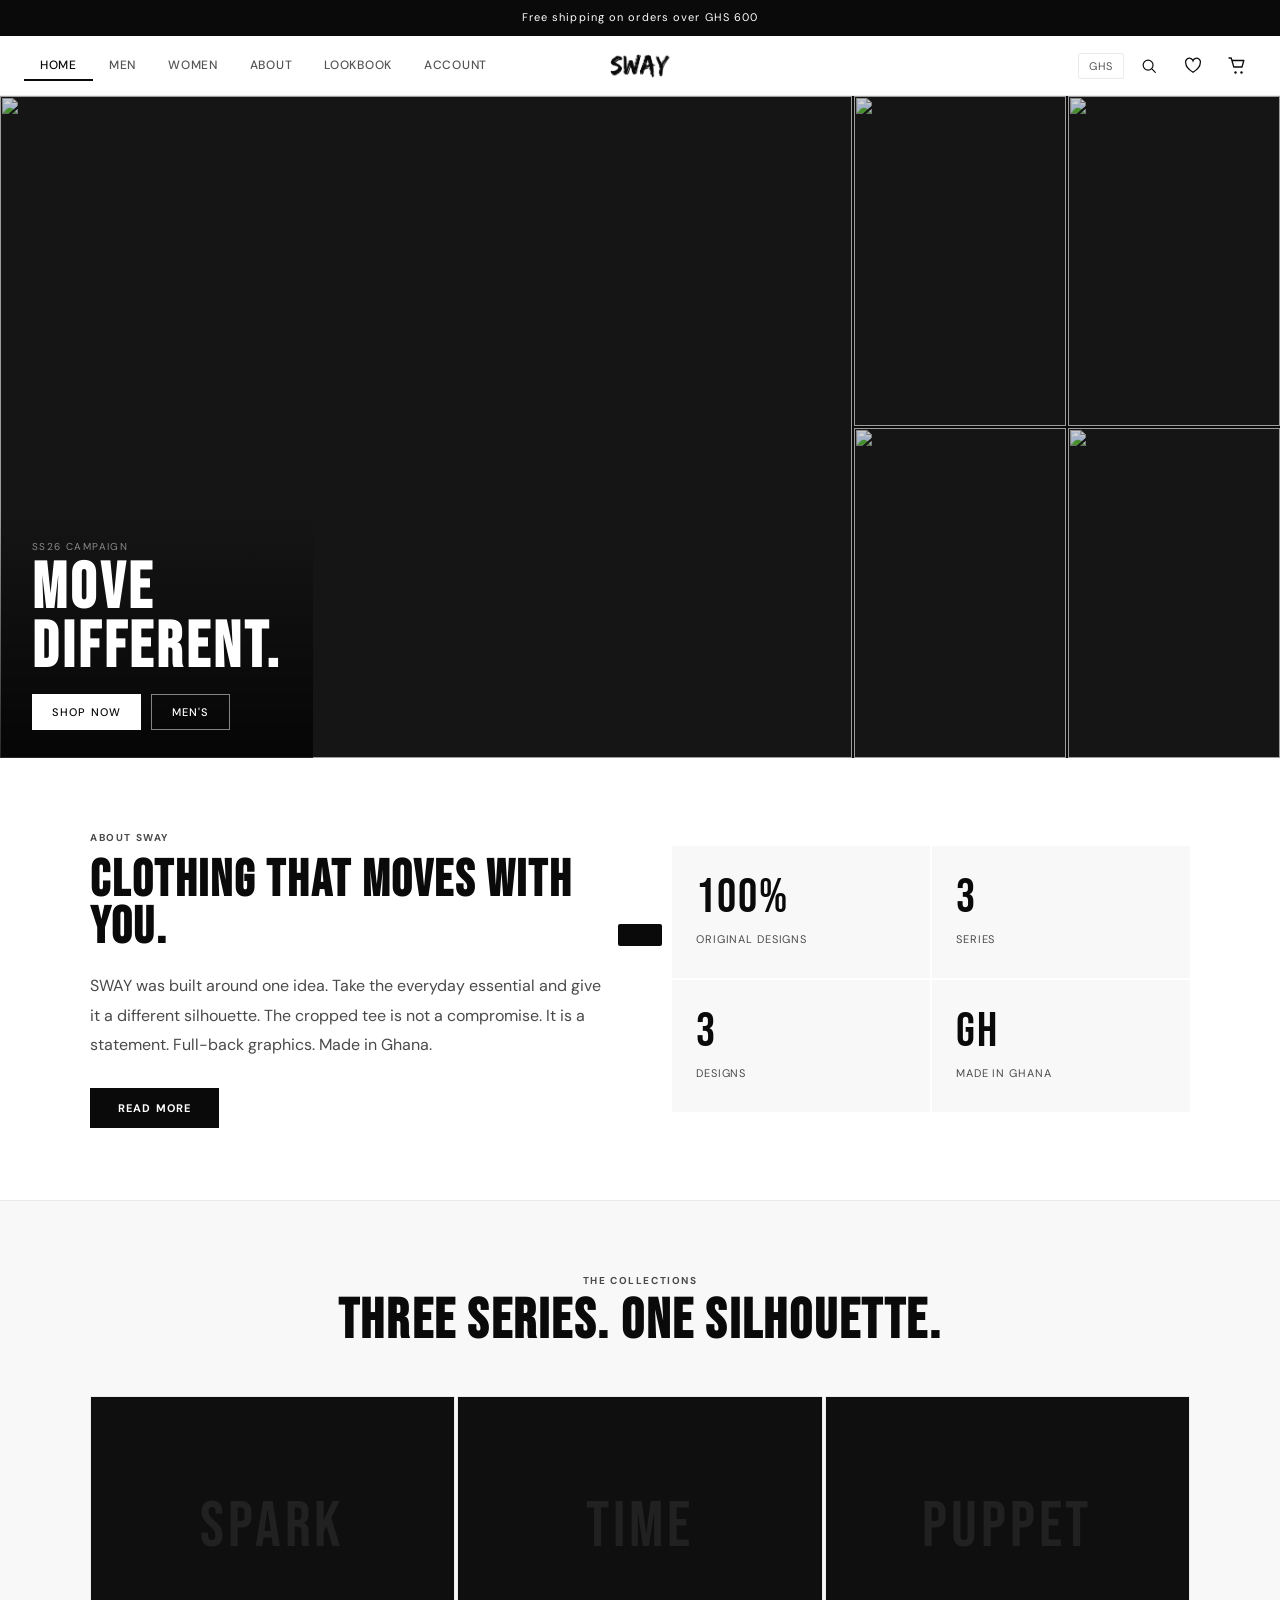
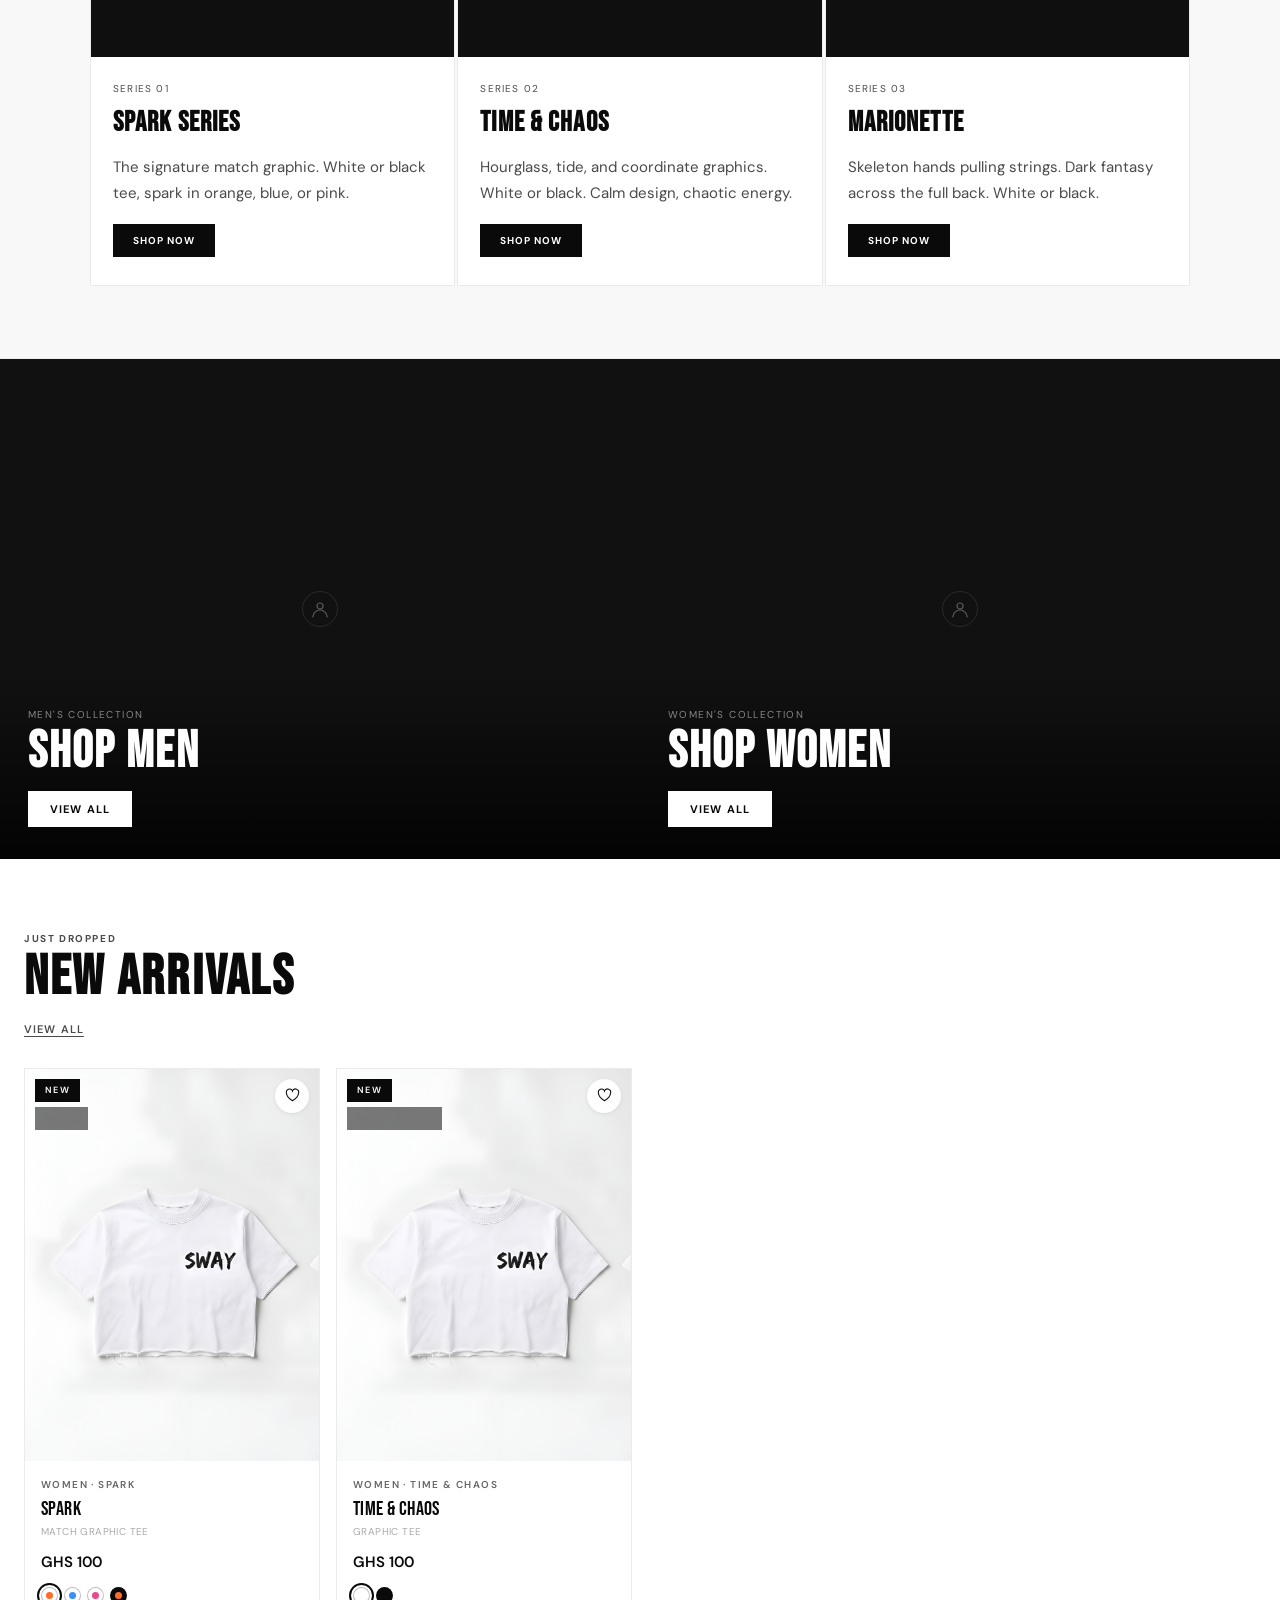
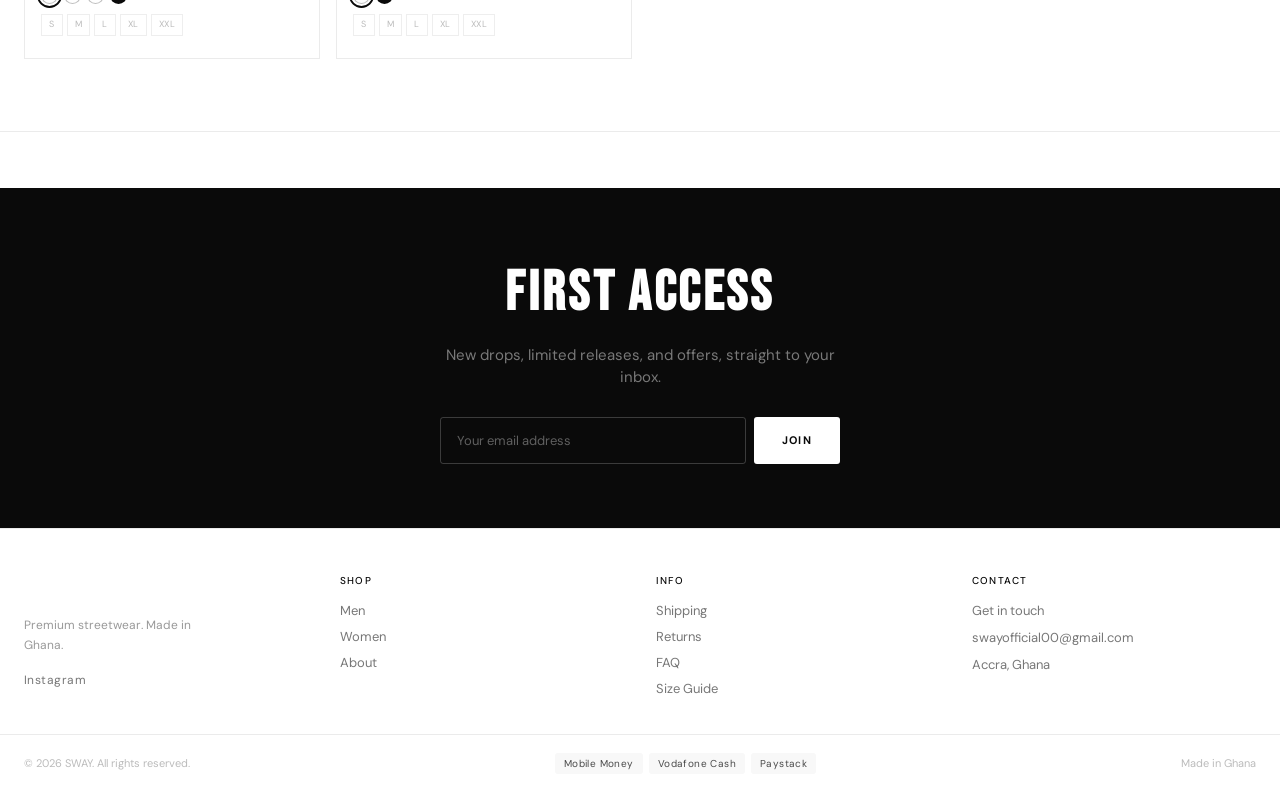
==== commit efd8dd19: "Add files via upload" ====
--- a/index.html
+++ b/index.html
@@ -3,17 +3,52 @@
 <head>
 <meta charset="UTF-8">
 <meta name="viewport" content="width=device-width, initial-scale=1.0, viewport-fit=cover">
-<title>SWAY. Move Different.</title>
-<meta name="description" content="SWAY cropped tees. Spark. Time & Chaos. Marionette. Made in Ghana.">
+<title>SWAY Official — Streetwear Made in Ghana | Cropped Graphic Tees</title>
+<meta name="description" content="SWAY is streetwear built in Accra, Ghana. Original full-back graphic tees in three designs: Spark, Time & Chaos, and Marionette. Cropped and waist-length fits. Shop new drops.">
+<meta name="keywords" content="SWAY, SWAY official, SWAY streetwear, Ghana streetwear, Accra clothing, graphic tees Ghana, cropped tees, SWAY clothing, Ghanaian fashion brand">
+<meta name="author" content="SWAY">
+<link rel="canonical" href="https://phil-g-m21.github.io/SWAY/">
+
+<!-- Open Graph (WhatsApp, Facebook, Instagram link previews) -->
+<meta property="og:type" content="website">
+<meta property="og:site_name" content="SWAY">
+<meta property="og:title" content="SWAY Official — Streetwear Made in Ghana">
+<meta property="og:description" content="Original full-back graphic tees from Accra. Spark. Time & Chaos. Marionette. Shop new drops.">
+<meta property="og:url" content="https://phil-g-m21.github.io/SWAY/">
+<meta property="og:image" content="https://phil-g-m21.github.io/SWAY/images/logo-black.png">
+
+<!-- Twitter card -->
+<meta name="twitter:card" content="summary_large_image">
+<meta name="twitter:title" content="SWAY Official — Streetwear Made in Ghana">
+<meta name="twitter:description" content="Original full-back graphic tees from Accra. Shop new drops.">
+<meta name="twitter:image" content="https://phil-g-m21.github.io/SWAY/images/logo-black.png">
+
+<!-- Tell search engines it's a store -->
+<script type="application/ld+json">
+{
+  "@context": "https://schema.org",
+  "@type": "Store",
+  "name": "SWAY",
+  "description": "Streetwear brand from Accra, Ghana. Original full-back graphic tees.",
+  "url": "https://phil-g-m21.github.io/SWAY/",
+  "image": "https://phil-g-m21.github.io/SWAY/images/logo-black.png",
+  "address": { "@type": "PostalAddress", "addressLocality": "Accra", "addressCountry": "Ghana" },
+  "sameAs": [ "https://www.instagram.com/swayo.fficial" ]
+}
+</script>
+
+<meta name="robots" content="index, follow">
+<meta name="theme-color" content="#0a0a0a">
+<link rel="icon" type="image/png" href="images/logo-black.png">
 <link rel="preconnect" href="https://fonts.googleapis.com">
 <link rel="preconnect" href="https://fonts.gstatic.com" crossorigin>
 <link href="https://fonts.googleapis.com/css2?family=Bebas+Neue&family=DM+Sans:ital,opsz,wght@0,9..40,300;0,9..40,400;0,9..40,500;0,9..40,600;0,9..40,700&display=swap" rel="stylesheet">
-<link rel="stylesheet" href="css/base.css?v=14">
-<link rel="stylesheet" href="css/layout.css?v=14">
-<link rel="stylesheet" href="css/components.css?v=14">
+<link rel="stylesheet" href="css/base.css?v=16">
+<link rel="stylesheet" href="css/layout.css?v=16">
+<link rel="stylesheet" href="css/components.css?v=16">
 <!-- Supabase (backend: database, storage, auth) -->
 <script src="https://cdn.jsdelivr.net/npm/@supabase/supabase-js@2"></script>
-<script src="js/supabase-config.js?v=14"></script>
+<script src="js/supabase-config.js?v=16"></script>
 </head>
 <body>
 
@@ -926,16 +961,16 @@
 <div class="toast" id="toast"></div>
 
 <!-- ══ SCRIPTS ════════════════════════════════════ -->
-<script src="js/products.js?v=14"></script>
-<script src="js/images.js?v=14"></script>
-<script src="js/products-loader.js?v=14"></script>
-<script src="js/currency.js?v=14"></script>
-<script src="js/cart.js?v=14"></script>
-<script src="js/ui.js?v=14"></script>
-<script src="js/pdp.js?v=14"></script>
-<script src="js/pages.js?v=14"></script>
-<script src="js/checkout.js?v=14"></script>
-<script src="js/accounts.js?v=14"></script>
+<script src="js/products.js?v=16"></script>
+<script src="js/images.js?v=16"></script>
+<script src="js/products-loader.js?v=16"></script>
+<script src="js/currency.js?v=16"></script>
+<script src="js/cart.js?v=16"></script>
+<script src="js/ui.js?v=16"></script>
+<script src="js/pdp.js?v=16"></script>
+<script src="js/pages.js?v=16"></script>
+<script src="js/checkout.js?v=16"></script>
+<script src="js/accounts.js?v=16"></script>
 <script>
 /* ── Account modal ── */
 function openAccount()  { showSection('account'); }
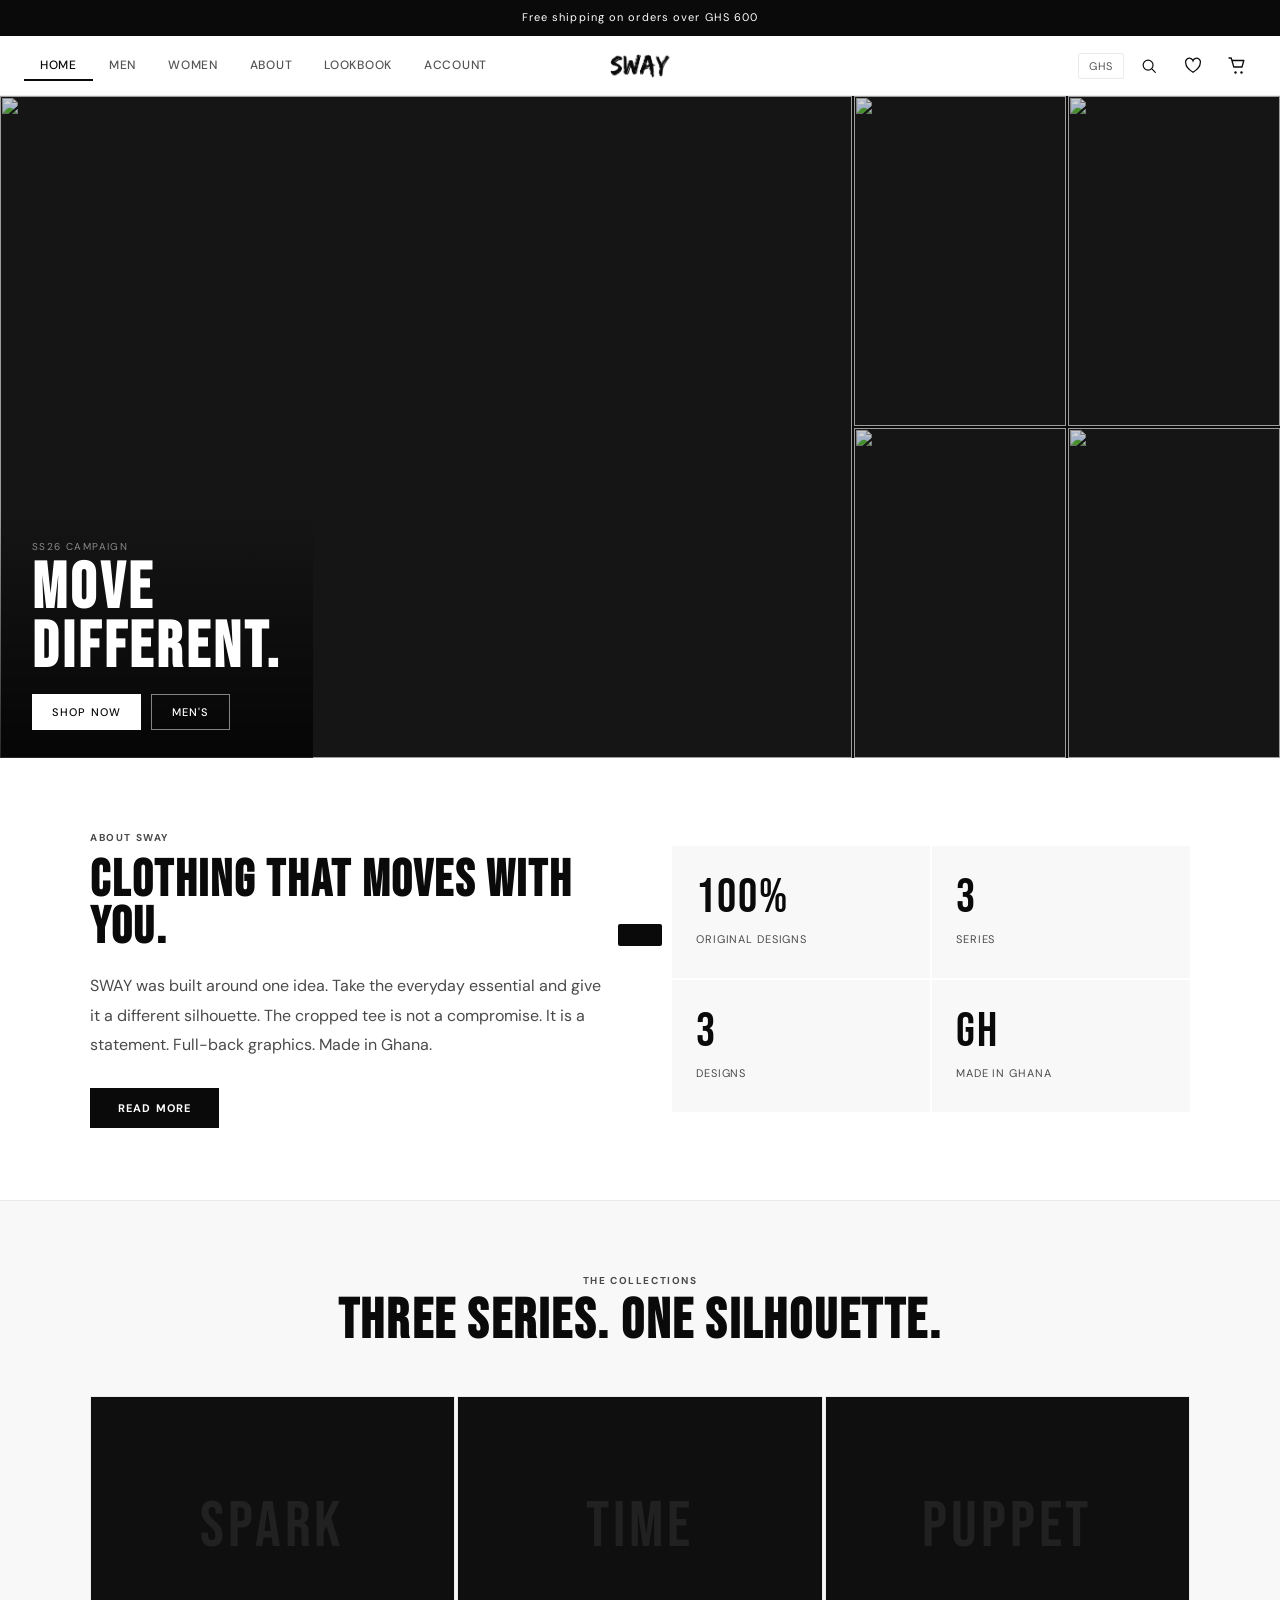
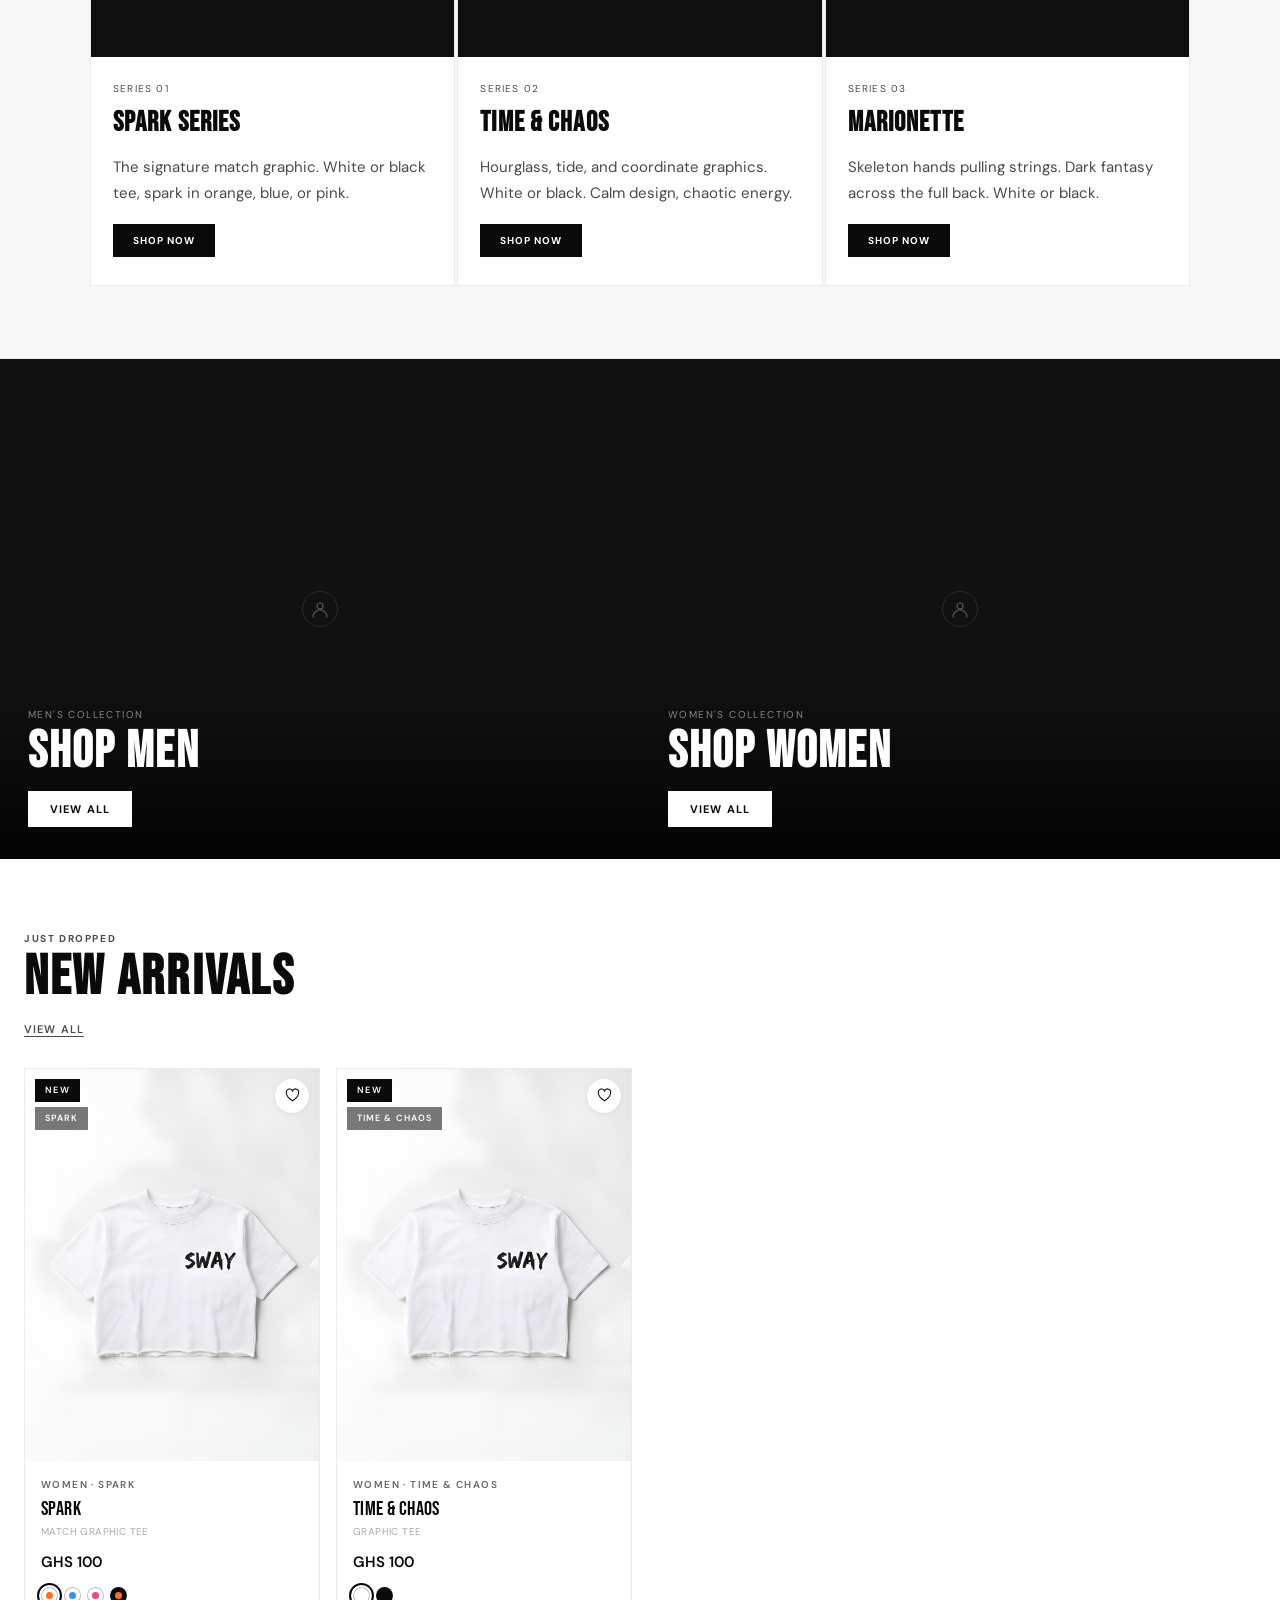
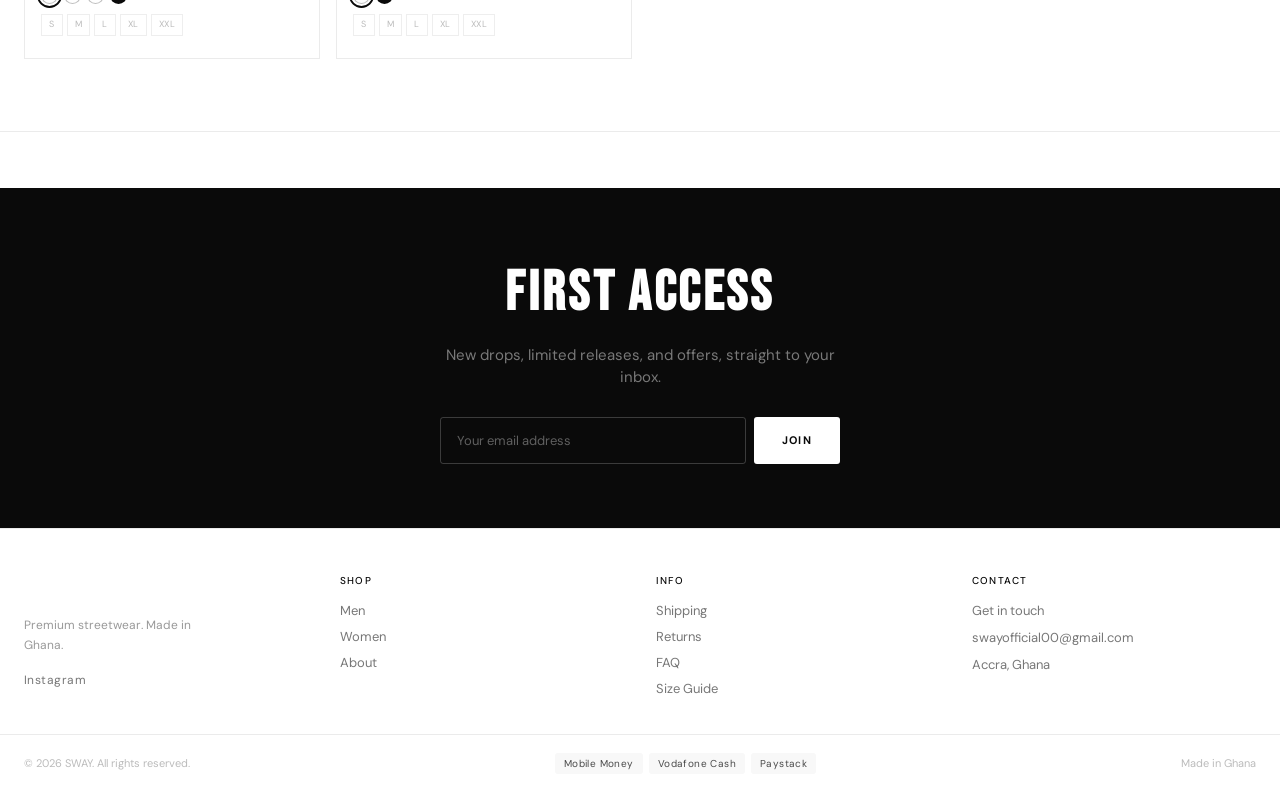
==== commit 2ae176c6: "Add files via upload" ====
--- a/index.html
+++ b/index.html
@@ -43,12 +43,13 @@
 <link rel="preconnect" href="https://fonts.googleapis.com">
 <link rel="preconnect" href="https://fonts.gstatic.com" crossorigin>
 <link href="https://fonts.googleapis.com/css2?family=Bebas+Neue&family=DM+Sans:ital,opsz,wght@0,9..40,300;0,9..40,400;0,9..40,500;0,9..40,600;0,9..40,700&display=swap" rel="stylesheet">
-<link rel="stylesheet" href="css/base.css?v=16">
-<link rel="stylesheet" href="css/layout.css?v=16">
-<link rel="stylesheet" href="css/components.css?v=16">
+<link rel="stylesheet" href="css/base.css?v=23">
+<link rel="stylesheet" href="css/layout.css?v=23">
+<link rel="stylesheet" href="css/components.css?v=23">
 <!-- Supabase (backend: database, storage, auth) -->
 <script src="https://cdn.jsdelivr.net/npm/@supabase/supabase-js@2"></script>
-<script src="js/supabase-config.js?v=16"></script>
+<script src="js/supabase-config.js?v=23"></script>
+<script src="https://js.paystack.co/v1/inline.js"></script>
 </head>
 <body>
 
@@ -792,7 +793,7 @@
         <div class="pdp-accordion">
           <div class="acc-item"><button class="acc-head" onclick="toggleAcc(this)"><span>Product Details</span><span class="acc-icon">+</span></button><div class="acc-body open"><div class="acc-body-inner" id="acc-details"></div></div></div>
           <div class="acc-item"><button class="acc-head" onclick="toggleAcc(this)"><span>Fit &amp; Sizing</span><span class="acc-icon">+</span></button><div class="acc-body"><div class="acc-body-inner">Cropped fit that sits above the hip. Model is 5'10" / 178cm and wears a Medium. Size up for an oversized look.</div></div></div>
-          <div class="acc-item"><button class="acc-head" onclick="toggleAcc(this)"><span>Shipping &amp; Returns</span><span class="acc-icon">+</span></button><div class="acc-body"><div class="acc-body-inner">Free shipping on orders over GHS 600. Accra: 1 to 2 days. Kumasi and other regions: 2 to 4 days. International: 7 to 14 days. Returns within 14 days, unworn and in original packaging.</div></div></div>
+          <div class="acc-item"><button class="acc-head" onclick="toggleAcc(this)"><span>Shipping &amp; Returns</span><span class="acc-icon">+</span></button><div class="acc-body"><div class="acc-body-inner">Doorstep delivery across Ghana, 1 to 2 days. Delivery fee depends on your region and is added at checkout. Accra customers pay only for the clothes, we call to arrange the local delivery fee. Returns within 14 days, unworn and in original packaging.</div></div></div>
           <div class="acc-item"><button class="acc-head" onclick="toggleAcc(this)"><span>Care</span><span class="acc-icon">+</span></button><div class="acc-body"><div class="acc-body-inner">Machine wash cold, inside out. Do not bleach. Tumble dry low. Do not iron on the graphic.</div></div></div>
         </div>
         <div class="pdp-related" id="pdp-related" style="display:none">
@@ -888,48 +889,70 @@
           <button class="place-order-btn" onclick="coNext(1)">Continue to Shipping →</button>
         </div>
         <div id="co-step2" style="display:none">
-          <div class="section-heading">Shipping</div>
-          <div class="form-field"><label>Country</label>
-            <select id="co-country">
-              <option value="GH">Ghana</option><option value="NG">Nigeria</option>
-              <option value="KE">Kenya</option><option value="ZA">South Africa</option>
-              <option value="GB">United Kingdom</option><option value="US">United States</option>
-              <option value="CA">Canada</option><option value="AE">UAE</option>
-              <option value="OTHER">Other</option>
+          <div class="section-heading">Delivery</div>
+          <p class="ship-note">Doorstep delivery across Ghana, 1 to 2 days. Pick your region, the fee is added to your total. Fill your town and street below.</p>
+          <div class="form-field"><label>Region (sets delivery fee)</label>
+            <select id="co-region" onchange="onRegionChange()">
+              <option value="">Select your region</option>
+              <option value="Accra">Accra — pay only for clothes (we call you for delivery)</option>
+              <option value="Kumasi">Kumasi — GHS 65</option>
+              <option value="Koforidua">Koforidua — GHS 80</option>
+              <option value="Ho">Ho — GHS 80</option>
+              <option value="Cape Coast">Cape Coast — GHS 80</option>
+              <option value="Sunyani">Sunyani — GHS 80</option>
+              <option value="Takoradi">Takoradi — GHS 80</option>
+              <option value="Tarkwa">Tarkwa — GHS 80</option>
+              <option value="Tamale">Tamale — GHS 85</option>
             </select>
           </div>
-          <div class="form-field"><label>City</label><input id="co-city" type="text" placeholder="Accra" autocomplete="address-level2"></div>
-          <div class="form-field"><label>Address</label><input id="co-address" type="text" placeholder="Street address" autocomplete="street-address"></div>
-          <div class="form-row-2">
-            <div class="form-field"><label>Region</label><input id="co-region" type="text" placeholder="Greater Accra" autocomplete="address-level1"></div>
-            <div class="form-field"><label>Postal (optional)</label><input id="co-postal" type="text" placeholder="GA-123"></div>
-          </div>
-          <div class="form-field"><label>Delivery</label>
-            <select id="co-delivery">
-              <option value="standard">Standard. Free (3 to 5 days)</option>
-              <option value="express">Express. GHS 30 (1 to 2 days)</option>
-            </select>
-          </div>
+          <div class="form-field"><label>Town / Area</label><input id="co-city" type="text" placeholder="e.g. Ahodwo, Adum" autocomplete="address-level2"></div>
+          <div class="form-field"><label>Street / House / Landmark</label><input id="co-address" type="text" placeholder="Street, house number or a landmark" autocomplete="street-address"></div>
+          <input type="hidden" id="co-country" value="GH">
           <div style="display:flex;gap:10px;margin-top:8px">
             <button class="place-order-btn" style="background:#fff;color:#0a0a0a;border:1.5px solid #e0e0e0;flex:0 0 auto;width:auto;padding:17px 24px" onclick="coBack(2)">← Back</button>
             <button class="place-order-btn" style="flex:1" onclick="coNext(2)">Continue to Payment →</button>
           </div>
         </div>
         <div id="co-step3" style="display:none">
-          <div class="section-heading">Pay with Mobile Money</div>
-          <div class="momo-pay-box">
-            <p class="momo-intro">Send the total to the MoMo account below, then place your order. We confirm your payment and ship once received.</p>
-            <div class="momo-detail"><span class="momo-lbl">Amount</span><span class="momo-val" id="momo-amount">GHS 0</span></div>
-            <div class="momo-detail"><span class="momo-lbl">Network</span><span class="momo-val" id="momo-pay-network">—</span></div>
-            <div class="momo-detail"><span class="momo-lbl">MoMo Number</span><span class="momo-val" id="momo-pay-number">—</span></div>
-            <div class="momo-detail"><span class="momo-lbl">Account Name</span><span class="momo-val" id="momo-pay-name">—</span></div>
-            <div class="momo-detail momo-ref"><span class="momo-lbl">Reference (important)</span><span class="momo-val" id="momo-ref">—</span></div>
-            <p class="momo-warn">Use your reference above when sending money, so we can match your payment. MoMo accounts show different names, the reference is how we find your order.</p>
+          <div class="section-heading">Payment</div>
+
+          <!-- Method choice -->
+          <div class="pay-methods">
+            <button class="pay-method active" id="pm-instant" onclick="choosePayMethod('instant')">
+              <span class="pm-title">Pay Now</span>
+              <span class="pm-sub">Card or Mobile Money. Instant, secure.</span>
+            </button>
+            <button class="pay-method" id="pm-manual" onclick="choosePayMethod('manual')">
+              <span class="pm-title">MoMo Transfer</span>
+              <span class="pm-sub">Send to our MoMo, we confirm.</span>
+            </button>
           </div>
-          <div class="form-field" style="margin-top:16px"><label>Your MoMo number (the one you'll pay from)</label><input id="momo-number" type="tel" placeholder="024 000 0000"></div>
-          <div style="display:flex;gap:10px;margin-top:12px">
-            <button class="place-order-btn" style="background:#fff;color:#0a0a0a;border:1.5px solid #e0e0e0;flex:0 0 auto;width:auto;padding:17px 24px" onclick="coBack(3)">← Back</button>
-            <button class="place-order-btn" style="flex:1" id="place-order-btn" onclick="placeOrder()">I've Sent Payment · Place Order</button>
+
+          <!-- Instant (Paystack) -->
+          <div id="pay-instant">
+            <p class="pay-note">You'll be taken to a secure payment window to pay by card or mobile money. Your order is confirmed automatically.</p>
+            <div style="display:flex;gap:10px;margin-top:12px">
+              <button class="place-order-btn" style="background:#fff;color:#0a0a0a;border:1.5px solid #e0e0e0;flex:0 0 auto;width:auto;padding:17px 24px" onclick="coBack(3)">← Back</button>
+              <button class="place-order-btn" style="flex:1" id="pay-now-btn" onclick="payNow()">Pay Now</button>
+            </div>
+          </div>
+
+          <!-- Manual MoMo -->
+          <div id="pay-manual" style="display:none">
+            <div class="momo-pay-box">
+              <p class="momo-intro">Send the total to the MoMo account below, then place your order. We confirm your payment and ship once received.</p>
+              <div class="momo-detail"><span class="momo-lbl">Amount</span><span class="momo-val" id="momo-amount">GHS 0</span></div>
+              <div class="momo-detail"><span class="momo-lbl">Network</span><span class="momo-val" id="momo-pay-network">—</span></div>
+              <div class="momo-detail"><span class="momo-lbl">MoMo Number</span><span class="momo-val" id="momo-pay-number">—</span></div>
+              <div class="momo-detail"><span class="momo-lbl">Account Name</span><span class="momo-val" id="momo-pay-name">—</span></div>
+              <div class="momo-detail momo-ref"><span class="momo-lbl">Reference (important)</span><span class="momo-val" id="momo-ref">—</span></div>
+              <p class="momo-warn">Use your reference above when sending money, so we can match your payment. MoMo accounts show different names, the reference is how we find your order.</p>
+            </div>
+            <div class="form-field" style="margin-top:16px"><label>Your MoMo number (the one you'll pay from)</label><input id="momo-number" type="tel" placeholder="024 000 0000"></div>
+            <div style="display:flex;gap:10px;margin-top:12px">
+              <button class="place-order-btn" style="background:#fff;color:#0a0a0a;border:1.5px solid #e0e0e0;flex:0 0 auto;width:auto;padding:17px 24px" onclick="coBack(3)">← Back</button>
+              <button class="place-order-btn" style="flex:1" id="place-order-btn" onclick="placeOrder()">I've Sent Payment · Place Order</button>
+            </div>
           </div>
         </div>
       </div>
@@ -954,23 +977,27 @@
     <div class="oc-title">Thank You.</div>
     <div class="oc-sub" id="oc-sub"></div>
     <div class="oc-details" id="oc-details"></div>
-    <button class="oc-continue" onclick="document.getElementById('order-confirmed').classList.remove('open');document.body.style.overflow=''">Continue Shopping</button>
+    <p class="oc-next" id="oc-next"></p>
+    <div class="oc-btn-row">
+      <button class="oc-continue" onclick="ocClose()">Continue Shopping</button>
+      <button class="oc-vieworder" onclick="ocViewOrders()">View My Orders</button>
+    </div>
   </div>
 </div>
 
 <div class="toast" id="toast"></div>
 
 <!-- ══ SCRIPTS ════════════════════════════════════ -->
-<script src="js/products.js?v=16"></script>
-<script src="js/images.js?v=16"></script>
-<script src="js/products-loader.js?v=16"></script>
-<script src="js/currency.js?v=16"></script>
-<script src="js/cart.js?v=16"></script>
-<script src="js/ui.js?v=16"></script>
-<script src="js/pdp.js?v=16"></script>
-<script src="js/pages.js?v=16"></script>
-<script src="js/checkout.js?v=16"></script>
-<script src="js/accounts.js?v=16"></script>
+<script src="js/products.js?v=23"></script>
+<script src="js/images.js?v=23"></script>
+<script src="js/products-loader.js?v=23"></script>
+<script src="js/currency.js?v=23"></script>
+<script src="js/cart.js?v=23"></script>
+<script src="js/ui.js?v=23"></script>
+<script src="js/pdp.js?v=23"></script>
+<script src="js/pages.js?v=23"></script>
+<script src="js/checkout.js?v=23"></script>
+<script src="js/accounts.js?v=23"></script>
 <script>
 /* ── Account modal ── */
 function openAccount()  { showSection('account'); }
--- a/css/components.css
+++ b/css/components.css
@@ -882,3 +882,21 @@
 .momo-val { font-size:15px; font-weight:600; color:#0a0a0a; }
 .momo-ref .momo-val { background:#fff3cd; padding:4px 12px; border-radius:5px; }
 .momo-warn { font-size:12px; color:#8a6d00; background:#fff8e1; padding:10px 12px; border-radius:6px; margin-top:14px; line-height:1.5; }
+
+/* Payment method chooser */
+.pay-methods { display:flex; gap:10px; margin-bottom:18px; }
+.pay-method { flex:1; background:#fff; border:1.5px solid var(--border); border-radius:8px; padding:16px; cursor:pointer; text-align:left; display:flex; flex-direction:column; gap:4px; transition:border-color .2s; }
+.pay-method:hover { border-color:#999; }
+.pay-method.active { border-color:#0a0a0a; background:#fafafa; }
+.pm-title { font-size:15px; font-weight:600; }
+.pm-sub { font-size:12px; color:#777; }
+.pay-note { font-size:13px; color:#555; line-height:1.6; background:#f8f8f7; padding:14px; border-radius:8px; }
+
+/* Thank-you screen extras */
+.oc-next { font-size:14px; color:#555; line-height:1.6; margin:16px 0 8px; max-width:400px; }
+.oc-btn-row { display:flex; gap:10px; flex-wrap:wrap; justify-content:center; }
+.oc-vieworder { background:none; border:1.5px solid #0a0a0a; color:#0a0a0a; padding:14px 24px; border-radius:6px; font-size:13px; font-weight:600; letter-spacing:.04em; text-transform:uppercase; cursor:pointer; }
+.oc-vieworder:hover { background:#0a0a0a; color:#fff; }
+
+/* Checkout delivery note */
+.ship-note { font-size:13px; color:#555; line-height:1.6; background:#f8f8f7; padding:12px 14px; border-radius:8px; margin-bottom:16px; }
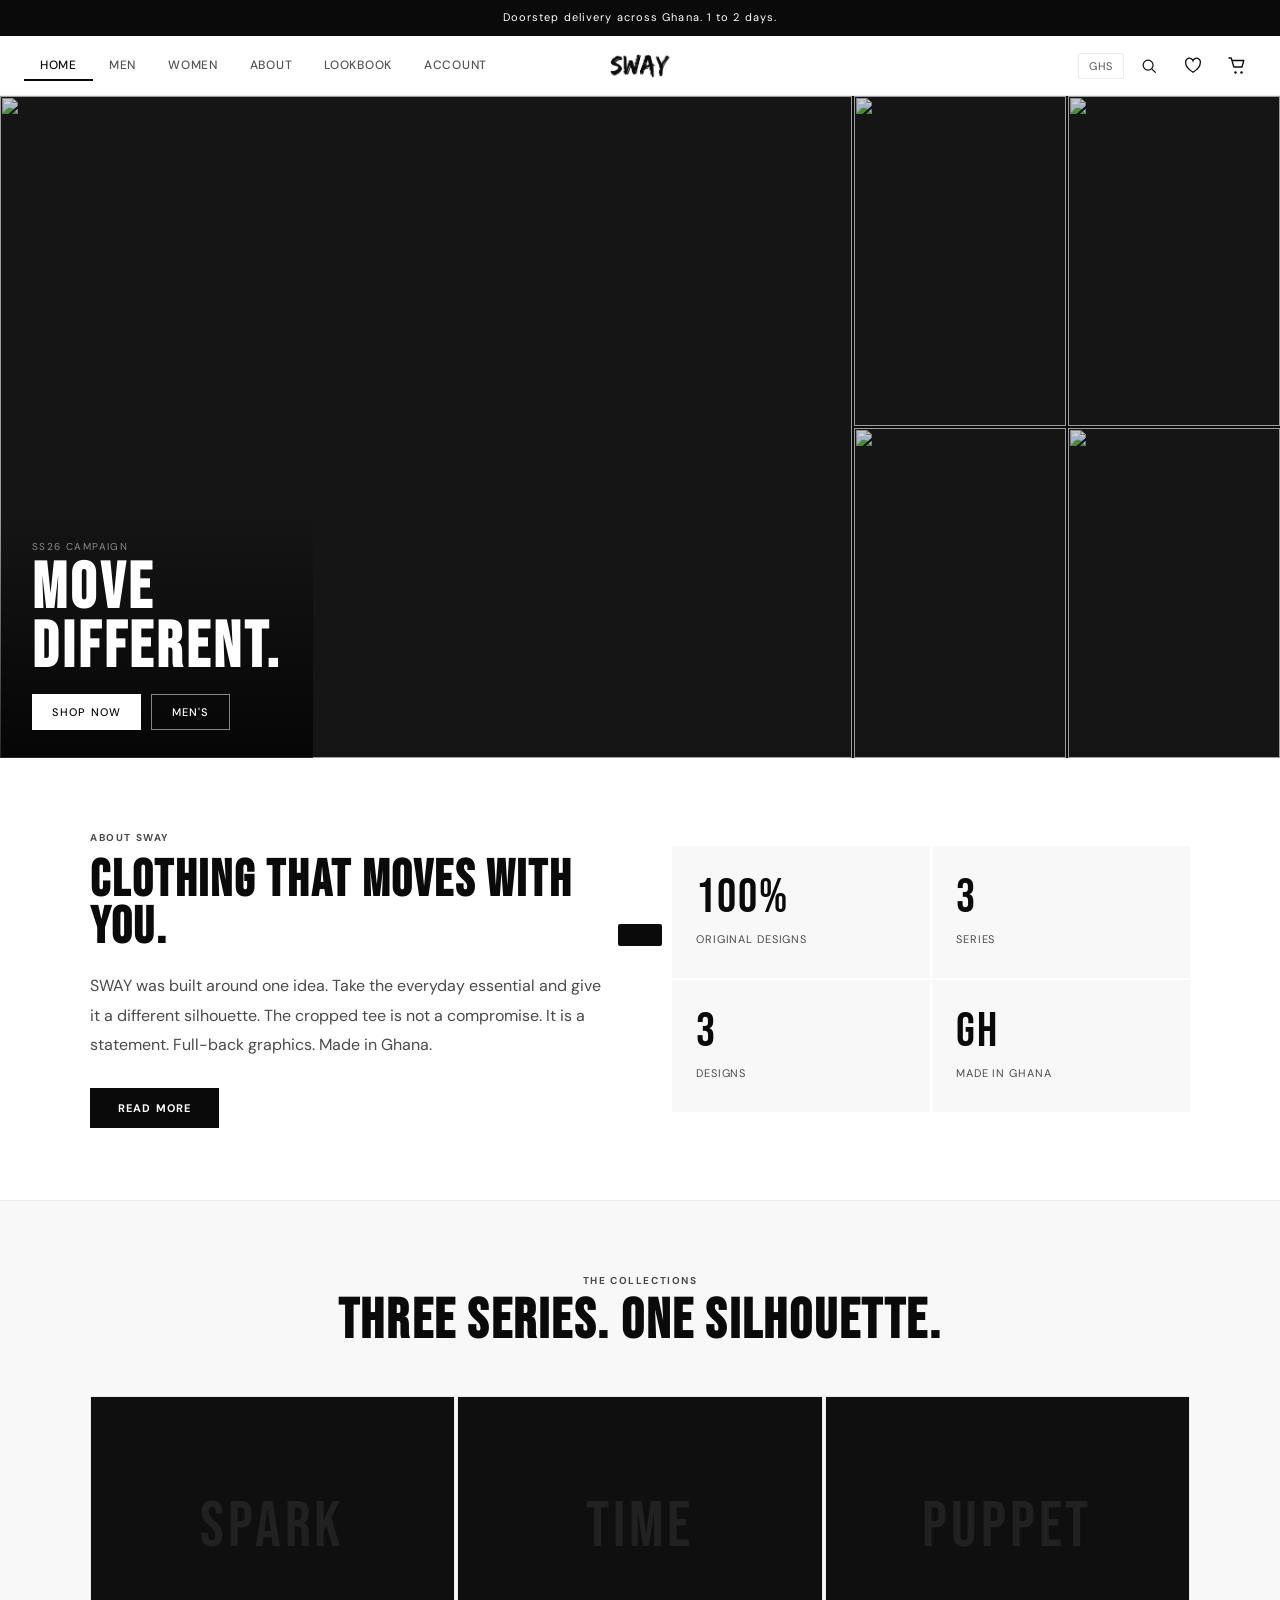
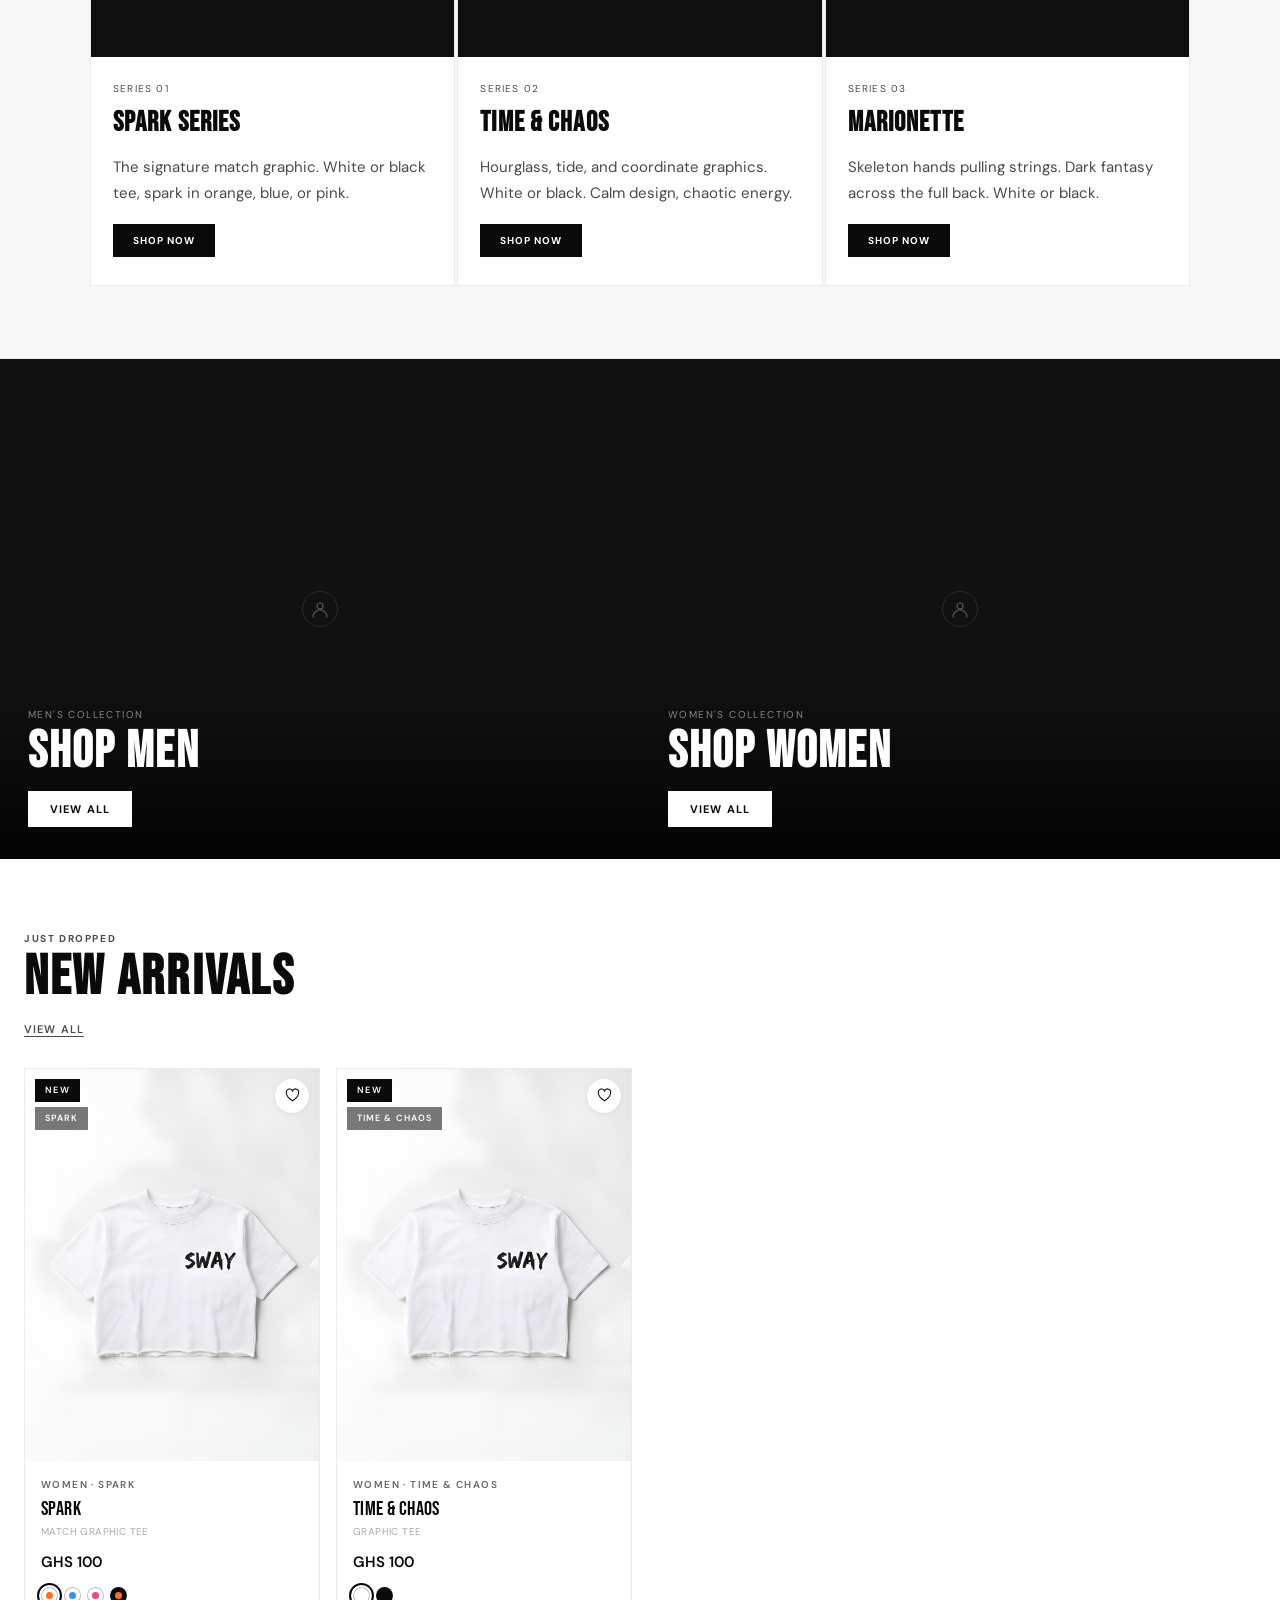
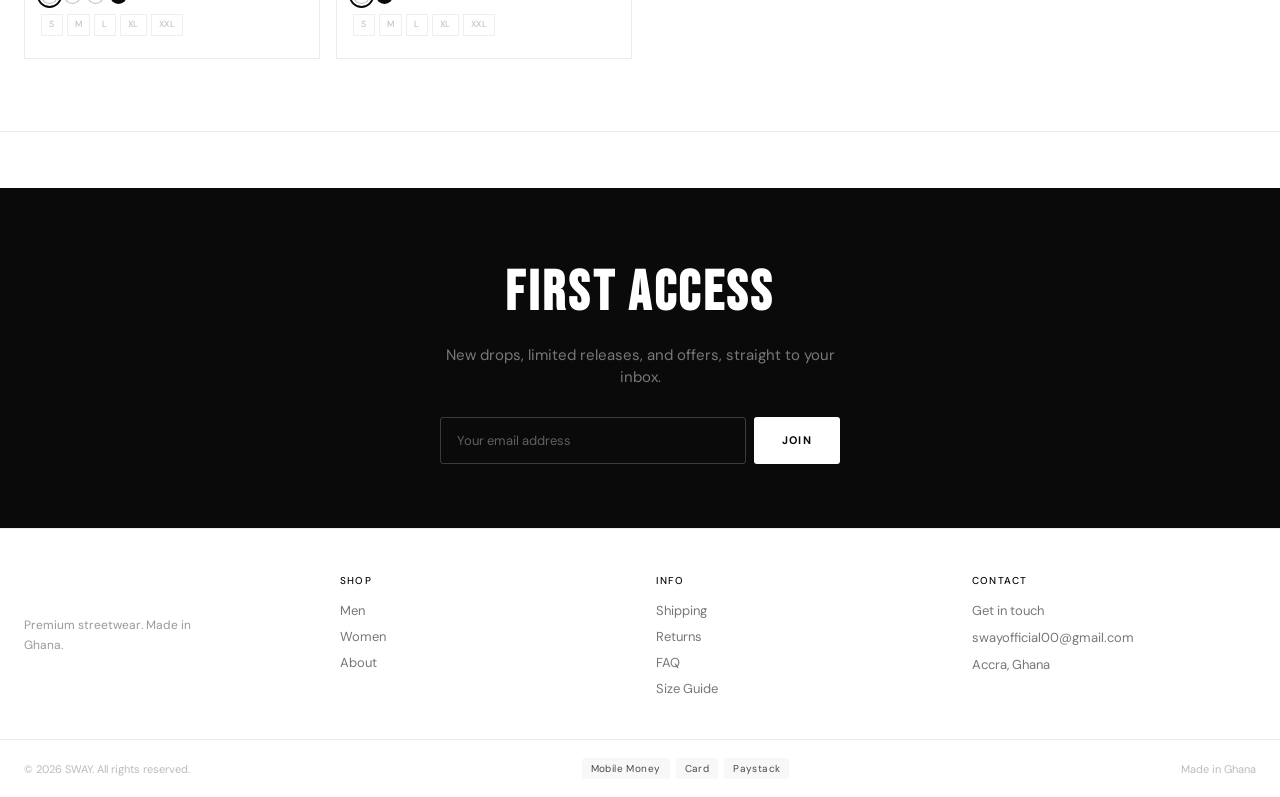
==== commit a47f87d1: "Add files via upload" ====
--- a/index.html
+++ b/index.html
@@ -43,12 +43,12 @@
 <link rel="preconnect" href="https://fonts.googleapis.com">
 <link rel="preconnect" href="https://fonts.gstatic.com" crossorigin>
 <link href="https://fonts.googleapis.com/css2?family=Bebas+Neue&family=DM+Sans:ital,opsz,wght@0,9..40,300;0,9..40,400;0,9..40,500;0,9..40,600;0,9..40,700&display=swap" rel="stylesheet">
-<link rel="stylesheet" href="css/base.css?v=23">
-<link rel="stylesheet" href="css/layout.css?v=23">
-<link rel="stylesheet" href="css/components.css?v=23">
+<link rel="stylesheet" href="css/base.css?v=27">
+<link rel="stylesheet" href="css/layout.css?v=27">
+<link rel="stylesheet" href="css/components.css?v=27">
 <!-- Supabase (backend: database, storage, auth) -->
 <script src="https://cdn.jsdelivr.net/npm/@supabase/supabase-js@2"></script>
-<script src="js/supabase-config.js?v=23"></script>
+<script src="js/supabase-config.js?v=27"></script>
 <script src="https://js.paystack.co/v1/inline.js"></script>
 </head>
 <body>
@@ -56,7 +56,7 @@
 <!-- ══ ANNOUNCE BAR ════════════════════════════════ -->
 <div class="announce" id="announce-bar">
   <div class="announce-slides">
-    <div class="aslide active">Free shipping on orders over <span id="ann-threshold">GHS 600</span></div>
+    <div class="aslide active">Doorstep delivery across Ghana. 1 to 2 days.</div>
     <div class="aslide">SS26. Three Series. Cropped. Premium.</div>
     <div class="aslide">Spark. Time &amp; Chaos. Marionette. Available now.</div>
   </div>
@@ -126,8 +126,12 @@
     <button onclick="openCurrencyModal();toggleMenu()"><span id="mob-curr-code">GHS</span> &middot; Change Currency</button>
   </div>
   <div class="mob-menu-foot">
-    <a href="https://www.instagram.com/swayo.fficial" target="_blank" rel="noopener">Instagram</a>
-    
+    <a href="https://www.instagram.com/swayo.fficial" target="_blank" rel="noopener" aria-label="Instagram" class="social-ic">
+      <svg width="24" height="24" viewBox="0 0 24 24" fill="none"><rect x="2" y="2" width="20" height="20" rx="5" stroke="currentColor" stroke-width="1.8"/><circle cx="12" cy="12" r="4" stroke="currentColor" stroke-width="1.8"/><circle cx="17.5" cy="6.5" r="1.2" fill="currentColor"/></svg>
+    </a>
+    <a href="https://wa.me/233204725809" target="_blank" rel="noopener" aria-label="WhatsApp" class="social-ic">
+      <svg width="24" height="24" viewBox="0 0 24 24" fill="currentColor"><path d="M12 2a10 10 0 00-8.5 15.2L2 22l4.9-1.4A10 10 0 1012 2zm0 18a8 8 0 01-4.1-1.1l-.3-.2-2.9.8.8-2.8-.2-.3A8 8 0 1112 20zm4.4-6c-.2-.1-1.4-.7-1.6-.8s-.4-.1-.5.1-.6.8-.8.9-.3.2-.5 0a6.5 6.5 0 01-1.9-1.2 7.3 7.3 0 01-1.3-1.7c-.1-.2 0-.4.1-.5l.4-.4.2-.4a.4.4 0 000-.4l-.7-1.8c-.2-.5-.4-.4-.5-.4h-.5a.9.9 0 00-.7.3A2.8 2.8 0 006 9.3a4.9 4.9 0 001 2.6 11.2 11.2 0 004.3 3.8c.6.3 1.1.4 1.5.5a3.6 3.6 0 001.6.1c.5-.1 1.4-.6 1.6-1.1s.2-1 .1-1.1l-.4-.2z"/></svg>
+    </a>
   </div>
 </div>
 
@@ -595,14 +599,26 @@
     <button class="info-back" onclick="showSection('home')">← Back</button>
     <h1 class="info-title">Shipping</h1>
     <div class="info-body">
-      <h2>Where we ship</h2>
-      <p>SWAY ships from Accra to everywhere in Ghana, across Africa, and worldwide. Every order is packed and sent from our base in Ghana.</p>
-      <h2>Delivery times</h2>
-      <p>Accra: 1 to 2 business days. Kumasi and other regions: 2 to 4 business days. Rest of Africa: 5 to 10 business days. International: 7 to 14 business days. Times are estimates and can vary during drops and holidays.</p>
-      <h2>Shipping cost</h2>
-      <p>Standard shipping within Ghana is free on orders over GHS 600. Below that, a flat rate is added at checkout. Express delivery is available in Accra and Kumasi for an added fee.</p>
-      <h2>Tracking</h2>
-      <p>Once your order ships you get a confirmation with tracking where available. For anything urgent, reach us on WhatsApp and we will chase it down.</p>
+      <h2>Doorstep delivery across Ghana</h2>
+      <p>SWAY ships from Accra straight to your doorstep. We deliver to your house, street, or a landmark you give us. Orders arrive within 1 to 2 days across the country.</p>
+      <h2>Delivery fees by region</h2>
+      <p>You pick your region at checkout and the delivery fee is added to your total automatically:</p>
+      <ul class="ship-fees">
+        <li><span>Accra</span><span>You pay only for the clothes. We call you to arrange delivery and its fee.</span></li>
+        <li><span>Kumasi</span><span>GHS 65</span></li>
+        <li><span>Koforidua</span><span>GHS 80</span></li>
+        <li><span>Ho</span><span>GHS 80</span></li>
+        <li><span>Cape Coast</span><span>GHS 80</span></li>
+        <li><span>Sunyani</span><span>GHS 80</span></li>
+        <li><span>Takoradi</span><span>GHS 80</span></li>
+        <li><span>Tarkwa</span><span>GHS 80</span></li>
+        <li><span>Tamale</span><span>GHS 85</span></li>
+      </ul>
+      <p>More regions are added over time. If yours is not listed yet, reach us on WhatsApp and we will sort it out.</p>
+      <h2>Accra deliveries</h2>
+      <p>Since SWAY is based in Accra, Accra customers pay only for the clothes at checkout. Once your payment comes through, we call you to arrange the delivery and its local fee.</p>
+      <h2>Tracking your order</h2>
+      <p>Every order gets an order number, and you can track its status any time under My Orders in your account: pending, paid, shipped, and delivered. For anything urgent, message us on WhatsApp.</p>
     </div>
   </div>
 </section>
@@ -641,7 +657,7 @@
       </div>
       <div class="faq-item">
         <button class="faq-q" onclick="toggleFaq(this)">What payment methods can I use?<span class="faq-plus">+</span></button>
-        <div class="faq-a">Mobile Money (MTN, Vodafone, AirtelTigo) and card. All payments are processed securely in Ghana Cedis.</div>
+        <div class="faq-a">Pay instantly by card or mobile money through our secure checkout, or send a MoMo transfer to our Telecel account and we confirm it. All payments are in Ghana Cedis.</div>
       </div>
       <div class="faq-item">
         <button class="faq-q" onclick="toggleFaq(this)">Can I change or cancel my order?<span class="faq-plus">+</span></button>
@@ -705,7 +721,12 @@
     <span class="footer-logo"><img src="images/logo-white.png?v=2" alt="SWAY" class="footer-logo-img"></span>
     <p class="footer-tagline">Premium streetwear. Made in Ghana.</p>
     <div class="footer-social" style="margin-top:16px">
-      <a href="https://www.instagram.com/swayo.fficial" target="_blank" rel="noopener">Instagram</a>
+      <a href="https://www.instagram.com/swayo.fficial" target="_blank" rel="noopener" aria-label="Instagram" class="social-ic">
+        <svg width="22" height="22" viewBox="0 0 24 24" fill="none"><rect x="2" y="2" width="20" height="20" rx="5" stroke="currentColor" stroke-width="1.8"/><circle cx="12" cy="12" r="4" stroke="currentColor" stroke-width="1.8"/><circle cx="17.5" cy="6.5" r="1.2" fill="currentColor"/></svg>
+      </a>
+      <a href="https://wa.me/233204725809" target="_blank" rel="noopener" aria-label="WhatsApp" class="social-ic">
+        <svg width="22" height="22" viewBox="0 0 24 24" fill="currentColor"><path d="M12 2a10 10 0 00-8.5 15.2L2 22l4.9-1.4A10 10 0 1012 2zm0 18a8 8 0 01-4.1-1.1l-.3-.2-2.9.8.8-2.8-.2-.3A8 8 0 1112 20zm4.4-6c-.2-.1-1.4-.7-1.6-.8s-.4-.1-.5.1-.6.8-.8.9-.3.2-.5 0a6.5 6.5 0 01-1.9-1.2 7.3 7.3 0 01-1.3-1.7c-.1-.2 0-.4.1-.5l.4-.4.2-.4a.4.4 0 000-.4l-.7-1.8c-.2-.5-.4-.4-.5-.4h-.5a.9.9 0 00-.7.3A2.8 2.8 0 006 9.3a4.9 4.9 0 001 2.6 11.2 11.2 0 004.3 3.8c.6.3 1.1.4 1.5.5a3.6 3.6 0 001.6.1c.5-.1 1.4-.6 1.6-1.1s.2-1 .1-1.1l-.4-.2z"/></svg>
+      </a>
     </div>
   </div>
   <div class="footer-col">
@@ -732,7 +753,7 @@
   <span>© 2026 SWAY. All rights reserved.</span>
   <div class="pay-chips">
     <span class="pay-chip">Mobile Money</span>
-    <span class="pay-chip">Vodafone Cash</span>
+    <span class="pay-chip">Card</span>
     <span class="pay-chip">Paystack</span>
   </div>
   <span>Made in Ghana</span>
@@ -847,7 +868,7 @@
     <button class="checkout-btn" onclick="openCheckout()">Checkout</button>
     <div class="pay-options">
       <span class="pay-badge">Mobile Money</span>
-      <span class="pay-badge">Vodafone Cash</span>
+      <span class="pay-badge">Card</span>
       <span class="pay-badge">Paystack</span>
       <span class="pay-badge">Bank Transfer</span>
     </div>
@@ -870,6 +891,28 @@
       <svg width="16" height="10" viewBox="0 0 16 10" fill="none"><path d="M15 5H1M5 1L1 5l4 4" stroke="#999" stroke-width="1.3" stroke-linecap="round"/></svg>
       Back to Cart
     </button>
+    <!-- Auth gate: shown to guests before they can check out -->
+    <div id="checkout-auth-gate" class="co-auth-gate" style="display:none">
+      <h2 class="co-auth-title">Sign in to check out</h2>
+      <p class="co-auth-sub">Create an account or sign in so you can track your order and see your history.</p>
+      <div class="co-auth-tabs">
+        <button class="co-auth-tab active" id="cat-signin" onclick="coAuthTab('signin')">Sign In</button>
+        <button class="co-auth-tab" id="cat-signup" onclick="coAuthTab('signup')">Create Account</button>
+      </div>
+      <div id="co-auth-signin">
+        <div class="form-field"><label>Email</label><input id="ca-signin-email" type="email" placeholder="you@email.com"></div>
+        <div class="form-field"><label>Password</label><div class="pass-wrap"><input id="ca-signin-pass" type="password" placeholder="Your password"><button type="button" class="pass-toggle" onclick="togglePass('ca-signin-pass',this)">Show</button></div></div>
+        <button class="place-order-btn" onclick="coDoSignIn()">Sign In &amp; Continue</button>
+      </div>
+      <div id="co-auth-signup" style="display:none">
+        <div class="form-field"><label>Full Name</label><input id="ca-signup-name" type="text" placeholder="Kofi Mensah"></div>
+        <div class="form-field"><label>Email</label><input id="ca-signup-email" type="email" placeholder="you@email.com"></div>
+        <div class="form-field"><label>Password</label><div class="pass-wrap"><input id="ca-signup-pass" type="password" placeholder="At least 6 characters"><button type="button" class="pass-toggle" onclick="togglePass('ca-signup-pass',this)">Show</button></div></div>
+        <button class="place-order-btn" onclick="coDoSignUp()">Create Account &amp; Continue</button>
+      </div>
+    </div>
+
+    <div id="checkout-steps-wrap">
     <div class="checkout-steps">
       <span class="cstep active" id="cstep1">Contact</span>
       <span style="color:#ddd;margin:0 6px">›</span>
@@ -880,6 +923,10 @@
     <div class="checkout-layout">
       <div>
         <div id="co-step1">
+          <div id="co-account-prompt" class="co-acct-prompt" style="display:none">
+            <span>Have an account? <button type="button" class="co-acct-link" onclick="coGoAccount()">Sign in</button> to check out faster and track your order. Or continue as guest below.</span>
+          </div>
+          <div id="co-account-hello" class="co-acct-hello" style="display:none"></div>
           <div class="section-heading">Contact</div>
           <div class="form-field"><label>Full Name</label><input id="co-name" type="text" placeholder="Kofi Mensah" autocomplete="name"></div>
           <div class="form-row-2">
@@ -966,6 +1013,7 @@
         <div class="os-total"><span>Total</span><span id="os-total"></span></div>
       </div>
     </div>
+    </div><!-- /checkout-steps-wrap -->
   </div>
 </div>
 
@@ -988,16 +1036,16 @@
 <div class="toast" id="toast"></div>
 
 <!-- ══ SCRIPTS ════════════════════════════════════ -->
-<script src="js/products.js?v=23"></script>
-<script src="js/images.js?v=23"></script>
-<script src="js/products-loader.js?v=23"></script>
-<script src="js/currency.js?v=23"></script>
-<script src="js/cart.js?v=23"></script>
-<script src="js/ui.js?v=23"></script>
-<script src="js/pdp.js?v=23"></script>
-<script src="js/pages.js?v=23"></script>
-<script src="js/checkout.js?v=23"></script>
-<script src="js/accounts.js?v=23"></script>
+<script src="js/products.js?v=27"></script>
+<script src="js/images.js?v=27"></script>
+<script src="js/products-loader.js?v=27"></script>
+<script src="js/currency.js?v=27"></script>
+<script src="js/cart.js?v=27"></script>
+<script src="js/ui.js?v=27"></script>
+<script src="js/pdp.js?v=27"></script>
+<script src="js/pages.js?v=27"></script>
+<script src="js/checkout.js?v=27"></script>
+<script src="js/accounts.js?v=27"></script>
 <script>
 /* ── Account modal ── */
 function openAccount()  { showSection('account'); }
--- a/css/layout.css
+++ b/css/layout.css
@@ -146,9 +146,11 @@
 .footer-col h4 { font-size: 10px; font-weight: 500; letter-spacing: .12em; text-transform: uppercase; margin-bottom: 14px; }
 .footer-col a, .footer-col button { display: block; font-size: 13px; color: #777; margin-bottom: 9px; text-decoration: none; background: none; border: none; text-align: left; padding: 0; transition: color .2s; }
 .footer-col a:hover, .footer-col button:hover { color: var(--black); }
-.footer-social { display: flex; gap: 12px; margin-top: 4px; }
-.footer-social a { color: #777; font-size: 12px; letter-spacing: .04em; }
-.footer-social a:hover { color: var(--black); }
+.footer-social { display: flex; gap: 14px; margin-top: 4px; align-items: center; }
+.social-ic { color: #fff; display: inline-flex; align-items: center; justify-content: center; width: 40px; height: 40px; border: 1px solid rgba(255,255,255,.25); border-radius: 50%; transition: all .2s; }
+.social-ic:hover { background: #fff; color: #0a0a0a; border-color: #fff; }
+.mob-menu-foot { display: flex; gap: 14px; align-items: center; }
+.mob-menu-foot .social-ic { color: #fff; }
 .footer-bottom { border-top: 1px solid var(--border); padding: 18px 24px; font-size: 11px; color: #bbb; display: flex; justify-content: space-between; flex-wrap: wrap; gap: 6px; align-items: center; }
 .pay-chips { display: flex; gap: 6px; }
 .pay-chip { font-size: 10px; background: #f5f5f5; padding: 3px 8px; border-radius: 2px; color: #aaa; letter-spacing: .04em; }
@@ -384,6 +386,14 @@
   text-decoration: none;
   text-transform: uppercase;
 }
+.mob-menu-foot a.social-ic {
+  color: #fff !important;
+  width: 42px; height: 42px;
+  border: 1px solid rgba(255,255,255,.3);
+  border-radius: 50%;
+  display: inline-flex; align-items: center; justify-content: center;
+}
+.mob-menu-foot a.social-ic:hover { background:#fff; color:#0a0a0a !important; }
 
 /* ── Account modal ── */
 .account-modal-bg { position:fixed;inset:0;background:rgba(0,0,0,.4);z-index:700;display:none;align-items:center;justify-content:center;padding:24px }
@@ -644,3 +654,9 @@
 /* Order cancel button */
 .order-cancel { margin-top: 12px; background: none; border: 1px solid #e0b4b0; color: #c0392b; font-size: 12px; font-weight: 600; padding: 8px 14px; border-radius: 6px; cursor: pointer; letter-spacing: .03em; }
 .order-cancel:hover { background: #fdf0ef; }
+
+/* Shipping fees list */
+.ship-fees { list-style: none; padding: 0; margin: 8px 0 18px; }
+.ship-fees li { display: flex; justify-content: space-between; gap: 16px; padding: 12px 0; border-bottom: 1px solid var(--border); font-size: 15px; }
+.ship-fees li span:first-child { font-weight: 600; color: #0a0a0a; min-width: 110px; }
+.ship-fees li span:last-child { color: #4a4a4a; text-align: right; }
--- a/css/components.css
+++ b/css/components.css
@@ -900,3 +900,16 @@
 
 /* Checkout delivery note */
 .ship-note { font-size:13px; color:#555; line-height:1.6; background:#f8f8f7; padding:12px 14px; border-radius:8px; margin-bottom:16px; }
+
+/* Checkout account prompt */
+.co-acct-prompt { background:#f0f4ff; border:1px solid #d5e0ff; border-radius:8px; padding:12px 14px; font-size:13px; color:#3355aa; line-height:1.5; margin-bottom:18px; }
+.co-acct-link { background:none; border:none; color:#3355aa; font-weight:700; text-decoration:underline; cursor:pointer; padding:0; font-size:13px; }
+.co-acct-hello { background:#f0fdf4; border:1px solid #bbe5cb; border-radius:8px; padding:12px 14px; font-size:13px; color:#1a7f4b; margin-bottom:18px; }
+
+/* Checkout auth gate (login required) */
+.co-auth-gate { max-width:420px; margin:20px auto; }
+.co-auth-title { font-family:var(--font-display); font-size:32px; letter-spacing:.03em; margin-bottom:6px; }
+.co-auth-sub { font-size:14px; color:#555; line-height:1.6; margin-bottom:24px; }
+.co-auth-tabs { display:flex; gap:4px; margin-bottom:20px; border-bottom:1px solid var(--border); }
+.co-auth-tab { background:none; border:none; padding:12px 20px; font-size:14px; font-weight:600; color:#888; cursor:pointer; border-bottom:2px solid transparent; margin-bottom:-1px; }
+.co-auth-tab.active { color:#0a0a0a; border-bottom-color:#0a0a0a; }
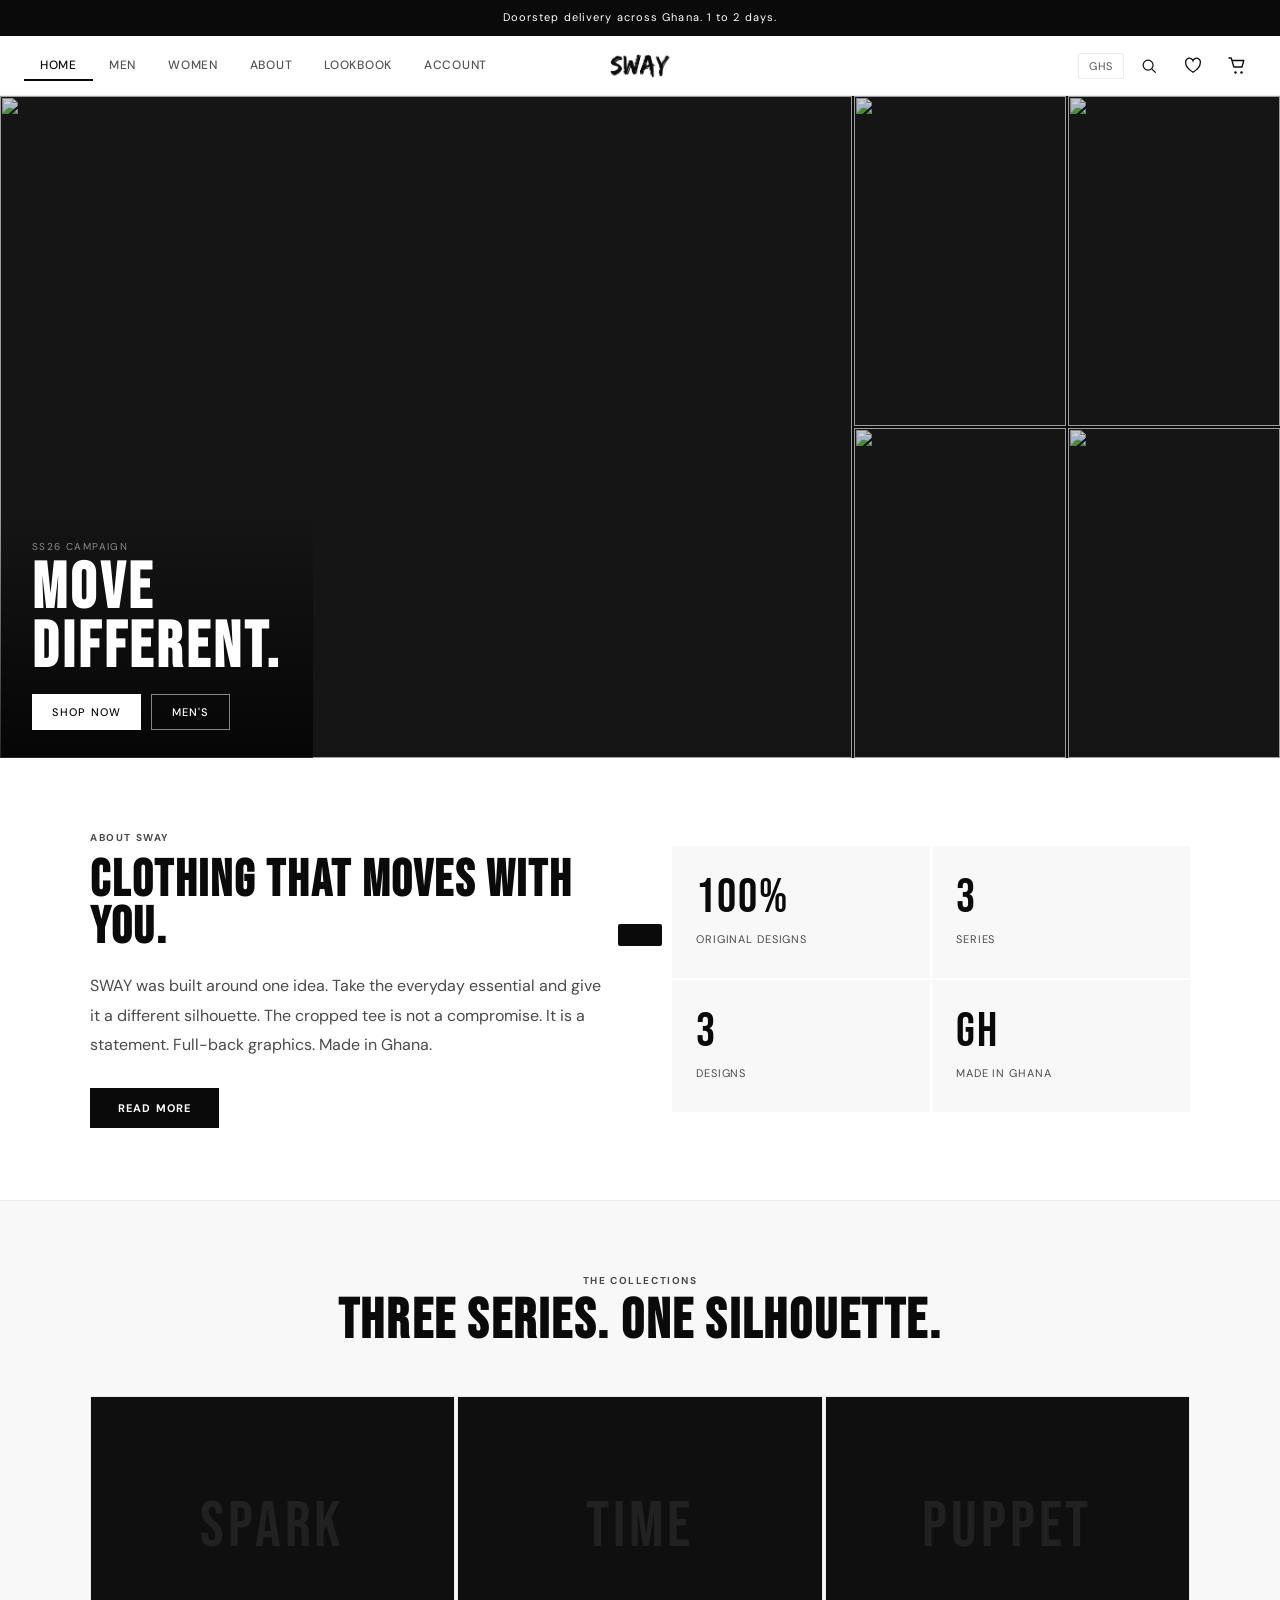
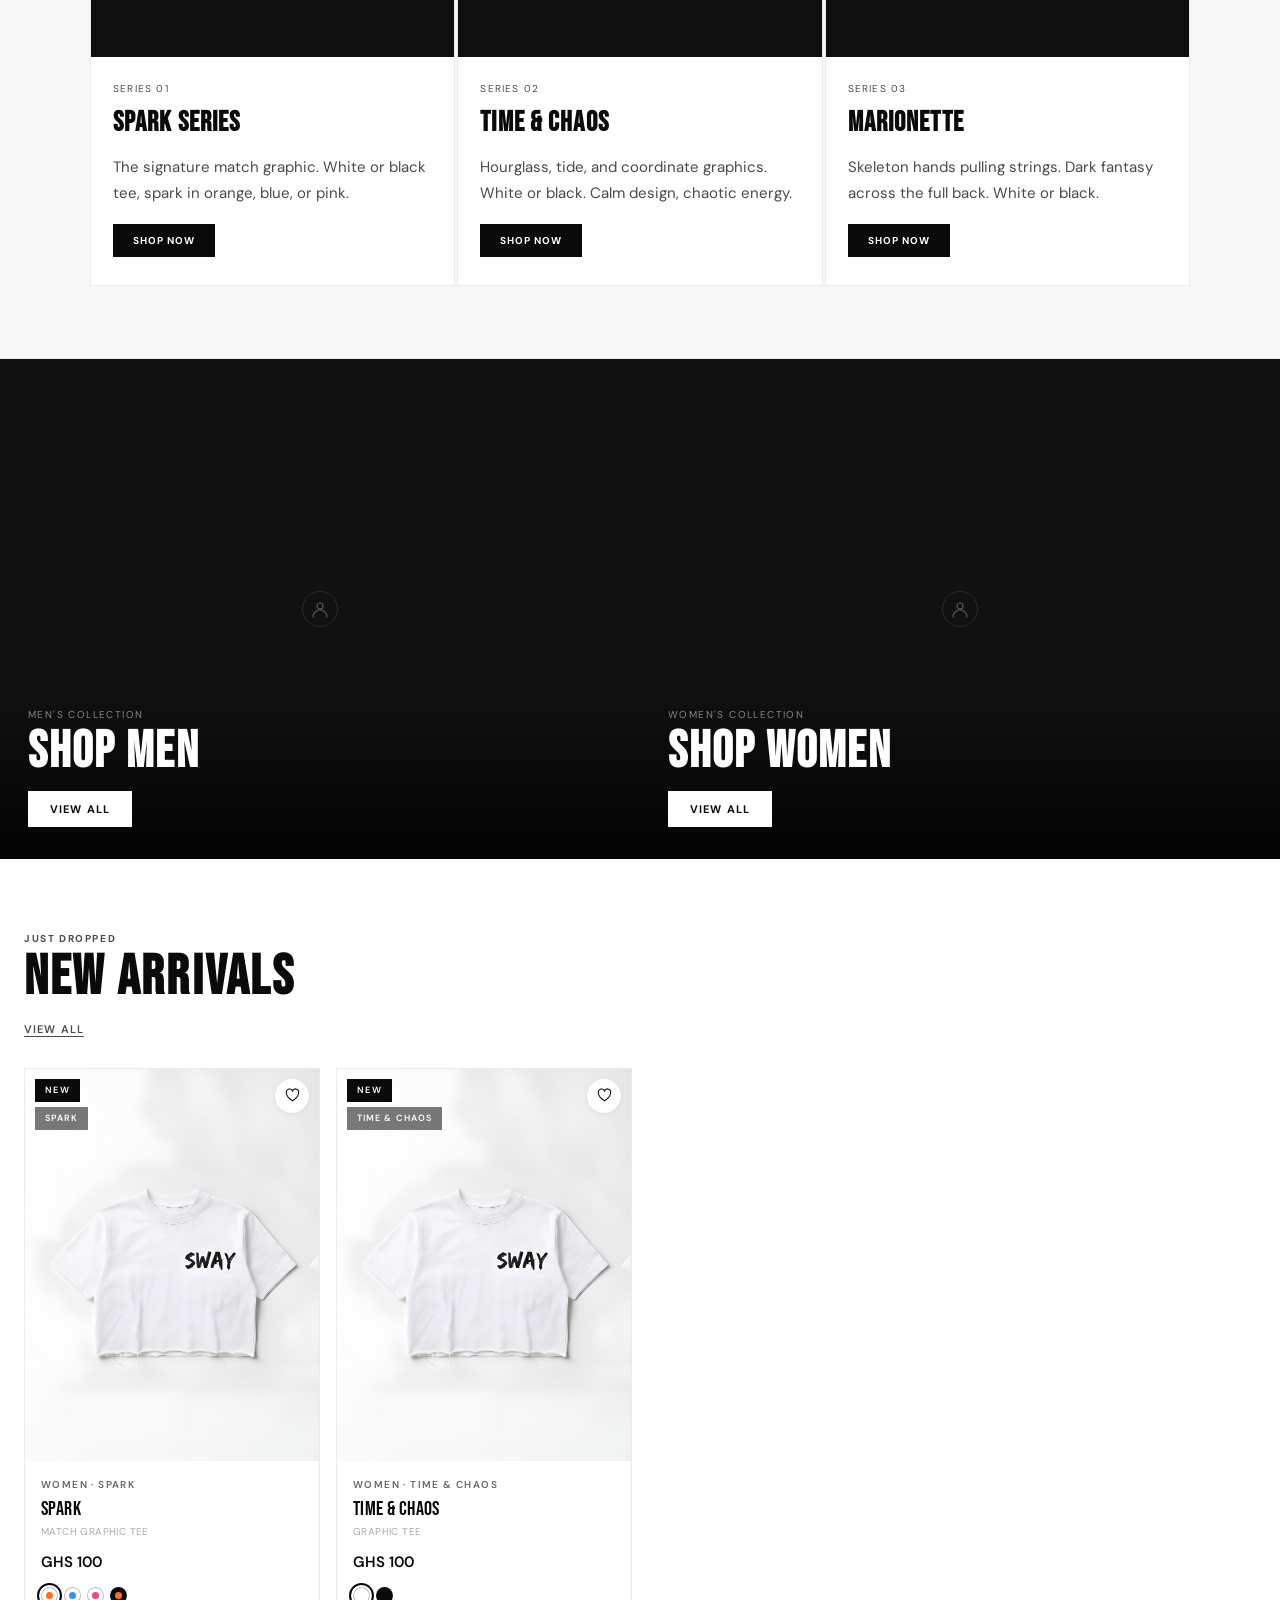
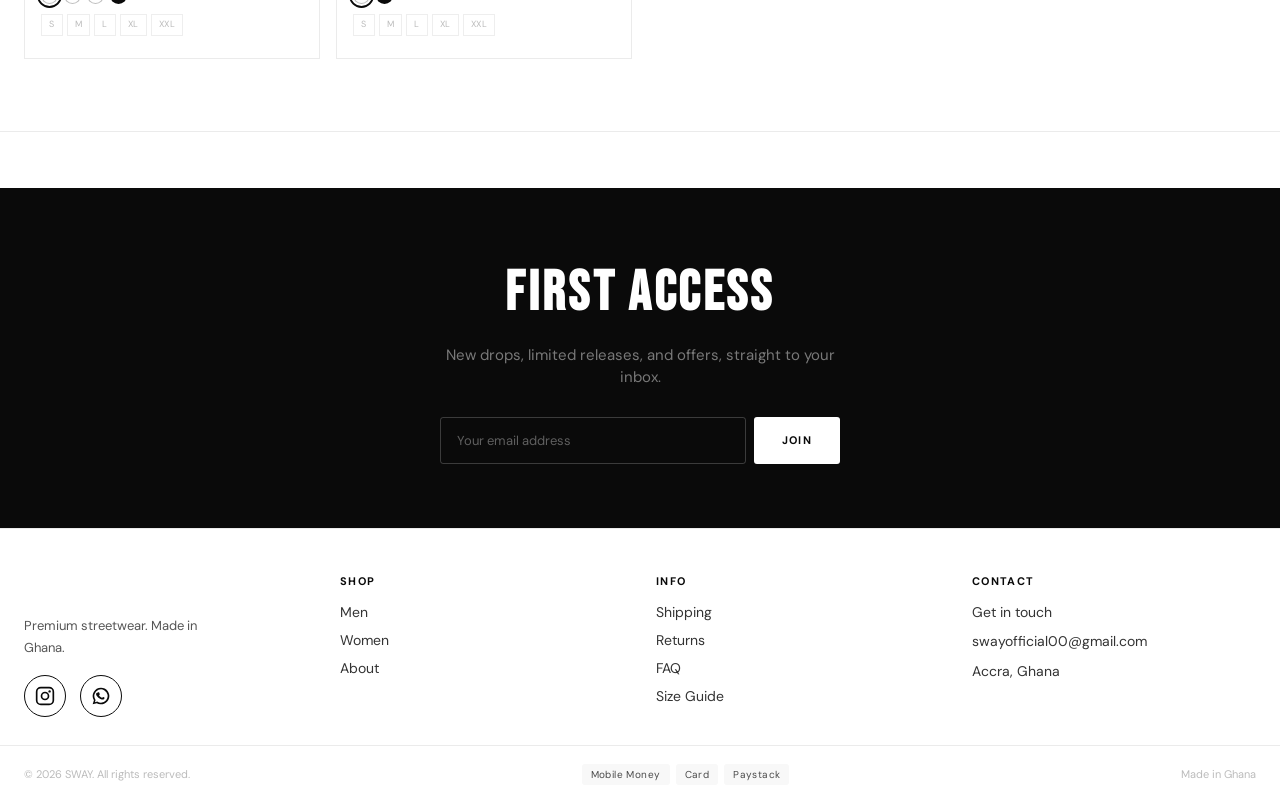
==== commit 1ac1ba63: "Add files via upload" ====
--- a/index.html
+++ b/index.html
@@ -43,12 +43,12 @@
 <link rel="preconnect" href="https://fonts.googleapis.com">
 <link rel="preconnect" href="https://fonts.gstatic.com" crossorigin>
 <link href="https://fonts.googleapis.com/css2?family=Bebas+Neue&family=DM+Sans:ital,opsz,wght@0,9..40,300;0,9..40,400;0,9..40,500;0,9..40,600;0,9..40,700&display=swap" rel="stylesheet">
-<link rel="stylesheet" href="css/base.css?v=27">
-<link rel="stylesheet" href="css/layout.css?v=27">
-<link rel="stylesheet" href="css/components.css?v=27">
+<link rel="stylesheet" href="css/base.css?v=29">
+<link rel="stylesheet" href="css/layout.css?v=29">
+<link rel="stylesheet" href="css/components.css?v=29">
 <!-- Supabase (backend: database, storage, auth) -->
 <script src="https://cdn.jsdelivr.net/npm/@supabase/supabase-js@2"></script>
-<script src="js/supabase-config.js?v=27"></script>
+<script src="js/supabase-config.js?v=29"></script>
 <script src="https://js.paystack.co/v1/inline.js"></script>
 </head>
 <body>
@@ -721,11 +721,11 @@
     <span class="footer-logo"><img src="images/logo-white.png?v=2" alt="SWAY" class="footer-logo-img"></span>
     <p class="footer-tagline">Premium streetwear. Made in Ghana.</p>
     <div class="footer-social" style="margin-top:16px">
-      <a href="https://www.instagram.com/swayo.fficial" target="_blank" rel="noopener" aria-label="Instagram" class="social-ic">
-        <svg width="22" height="22" viewBox="0 0 24 24" fill="none"><rect x="2" y="2" width="20" height="20" rx="5" stroke="currentColor" stroke-width="1.8"/><circle cx="12" cy="12" r="4" stroke="currentColor" stroke-width="1.8"/><circle cx="17.5" cy="6.5" r="1.2" fill="currentColor"/></svg>
+      <a href="https://www.instagram.com/swayo.fficial" target="_blank" rel="noopener" aria-label="Instagram" class="social-ic ig">
+        <svg width="20" height="20" viewBox="0 0 24 24" fill="none"><rect x="2" y="2" width="20" height="20" rx="5" stroke="#0a0a0a" stroke-width="2"/><circle cx="12" cy="12" r="4.2" stroke="#0a0a0a" stroke-width="2"/><circle cx="17.5" cy="6.5" r="1.4" fill="#0a0a0a"/></svg>
       </a>
-      <a href="https://wa.me/233204725809" target="_blank" rel="noopener" aria-label="WhatsApp" class="social-ic">
-        <svg width="22" height="22" viewBox="0 0 24 24" fill="currentColor"><path d="M12 2a10 10 0 00-8.5 15.2L2 22l4.9-1.4A10 10 0 1012 2zm0 18a8 8 0 01-4.1-1.1l-.3-.2-2.9.8.8-2.8-.2-.3A8 8 0 1112 20zm4.4-6c-.2-.1-1.4-.7-1.6-.8s-.4-.1-.5.1-.6.8-.8.9-.3.2-.5 0a6.5 6.5 0 01-1.9-1.2 7.3 7.3 0 01-1.3-1.7c-.1-.2 0-.4.1-.5l.4-.4.2-.4a.4.4 0 000-.4l-.7-1.8c-.2-.5-.4-.4-.5-.4h-.5a.9.9 0 00-.7.3A2.8 2.8 0 006 9.3a4.9 4.9 0 001 2.6 11.2 11.2 0 004.3 3.8c.6.3 1.1.4 1.5.5a3.6 3.6 0 001.6.1c.5-.1 1.4-.6 1.6-1.1s.2-1 .1-1.1l-.4-.2z"/></svg>
+      <a href="https://wa.me/233204725809" target="_blank" rel="noopener" aria-label="WhatsApp" class="social-ic wa">
+        <svg width="20" height="20" viewBox="0 0 24 24" fill="#0a0a0a"><path d="M12 2a10 10 0 00-8.5 15.2L2 22l4.9-1.4A10 10 0 1012 2zm0 18a8 8 0 01-4.1-1.1l-.3-.2-2.9.8.8-2.8-.2-.3A8 8 0 1112 20zm4.4-6c-.2-.1-1.4-.7-1.6-.8s-.4-.1-.5.1-.6.8-.8.9-.3.2-.5 0a6.5 6.5 0 01-1.9-1.2 7.3 7.3 0 01-1.3-1.7c-.1-.2 0-.4.1-.5l.4-.4.2-.4a.4.4 0 000-.4l-.7-1.8c-.2-.5-.4-.4-.5-.4h-.5a.9.9 0 00-.7.3A2.8 2.8 0 006 9.3a4.9 4.9 0 001 2.6 11.2 11.2 0 004.3 3.8c.6.3 1.1.4 1.5.5a3.6 3.6 0 001.6.1c.5-.1 1.4-.6 1.6-1.1s.2-1 .1-1.1l-.4-.2z"/></svg>
       </a>
     </div>
   </div>
@@ -1036,16 +1036,16 @@
 <div class="toast" id="toast"></div>
 
 <!-- ══ SCRIPTS ════════════════════════════════════ -->
-<script src="js/products.js?v=27"></script>
-<script src="js/images.js?v=27"></script>
-<script src="js/products-loader.js?v=27"></script>
-<script src="js/currency.js?v=27"></script>
-<script src="js/cart.js?v=27"></script>
-<script src="js/ui.js?v=27"></script>
-<script src="js/pdp.js?v=27"></script>
-<script src="js/pages.js?v=27"></script>
-<script src="js/checkout.js?v=27"></script>
-<script src="js/accounts.js?v=27"></script>
+<script src="js/products.js?v=29"></script>
+<script src="js/images.js?v=29"></script>
+<script src="js/products-loader.js?v=29"></script>
+<script src="js/currency.js?v=29"></script>
+<script src="js/cart.js?v=29"></script>
+<script src="js/ui.js?v=29"></script>
+<script src="js/pdp.js?v=29"></script>
+<script src="js/pages.js?v=29"></script>
+<script src="js/checkout.js?v=29"></script>
+<script src="js/accounts.js?v=29"></script>
 <script>
 /* ── Account modal ── */
 function openAccount()  { showSection('account'); }
--- a/css/layout.css
+++ b/css/layout.css
@@ -142,13 +142,16 @@
 /* ── Footer ── */
 footer { border-top: 1px solid var(--border); padding: 44px 24px 28px; display: grid; grid-template-columns: repeat(4,1fr); gap: 32px; }
 .footer-logo { font-family: var(--font-display); font-size: 20px; letter-spacing: .18em; display: block; margin-bottom: 10px; }
-.footer-tagline { font-size: 12px; color: #999; line-height: 1.7; max-width: 180px; }
-.footer-col h4 { font-size: 10px; font-weight: 500; letter-spacing: .12em; text-transform: uppercase; margin-bottom: 14px; }
-.footer-col a, .footer-col button { display: block; font-size: 13px; color: #777; margin-bottom: 9px; text-decoration: none; background: none; border: none; text-align: left; padding: 0; transition: color .2s; }
-.footer-col a:hover, .footer-col button:hover { color: var(--black); }
+.footer-tagline { font-size: 13px; color: #555; line-height: 1.7; max-width: 180px; }
+.footer-col h4 { font-size: 11px; font-weight: 700; letter-spacing: .12em; text-transform: uppercase; margin-bottom: 14px; color: #0a0a0a; }
+.footer-col a, .footer-col button { display: block; font-size: 14px; color: #333; margin-bottom: 10px; text-decoration: none; background: none; border: none; text-align: left; padding: 0; transition: color .2s; cursor: pointer; }
+.footer-col a:hover, .footer-col button:hover { color: #000; text-decoration: underline; }
 .footer-social { display: flex; gap: 14px; margin-top: 4px; align-items: center; }
-.social-ic { color: #fff; display: inline-flex; align-items: center; justify-content: center; width: 40px; height: 40px; border: 1px solid rgba(255,255,255,.25); border-radius: 50%; transition: all .2s; }
-.social-ic:hover { background: #fff; color: #0a0a0a; border-color: #fff; }
+.social-ic { display: inline-flex; align-items: center; justify-content: center; width: 42px; height: 42px; border: 1.5px solid #0a0a0a; border-radius: 50%; transition: all .2s; }
+.social-ic svg { display: block; }
+.social-ic:hover { background: #0a0a0a; }
+.social-ic:hover svg rect, .social-ic:hover svg circle[stroke] { stroke: #fff; }
+.social-ic:hover svg circle[fill], .social-ic:hover svg path { fill: #fff; }
 .mob-menu-foot { display: flex; gap: 14px; align-items: center; }
 .mob-menu-foot .social-ic { color: #fff; }
 .footer-bottom { border-top: 1px solid var(--border); padding: 18px 24px; font-size: 11px; color: #bbb; display: flex; justify-content: space-between; flex-wrap: wrap; gap: 6px; align-items: center; }
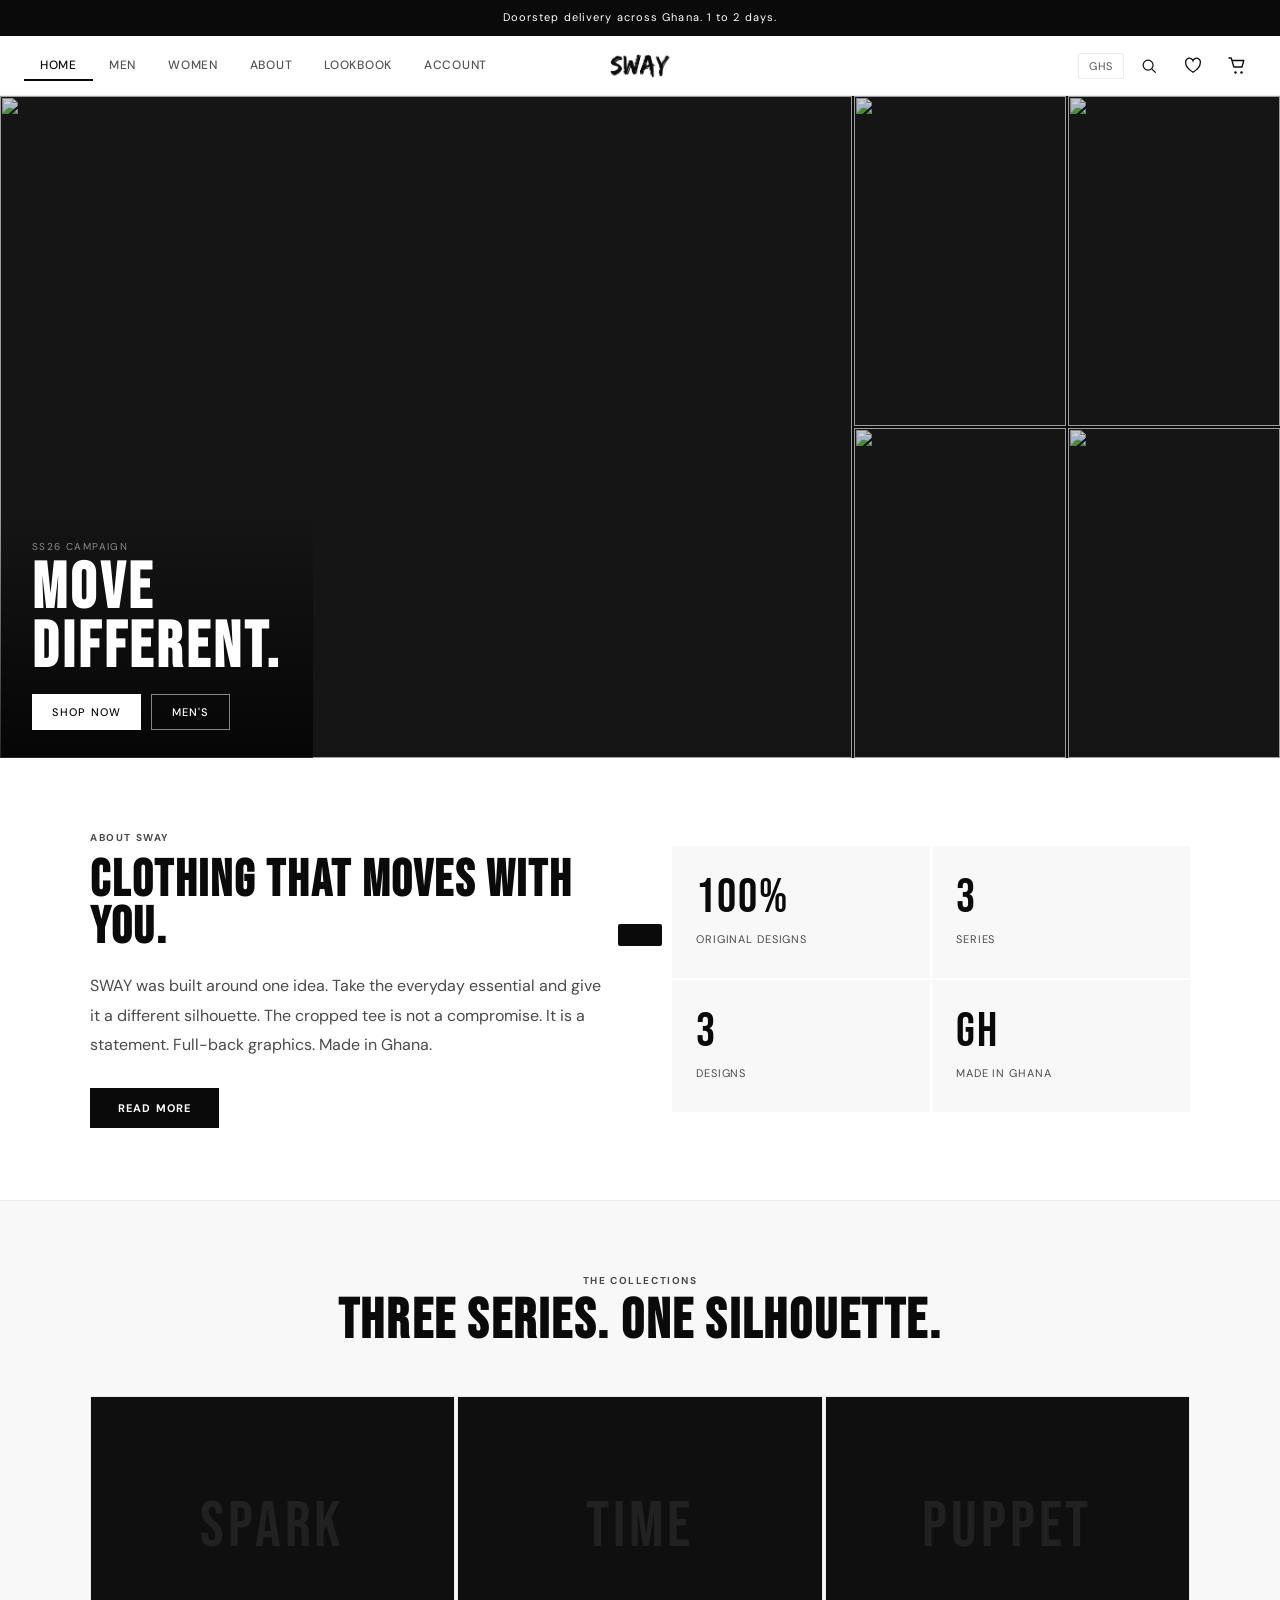
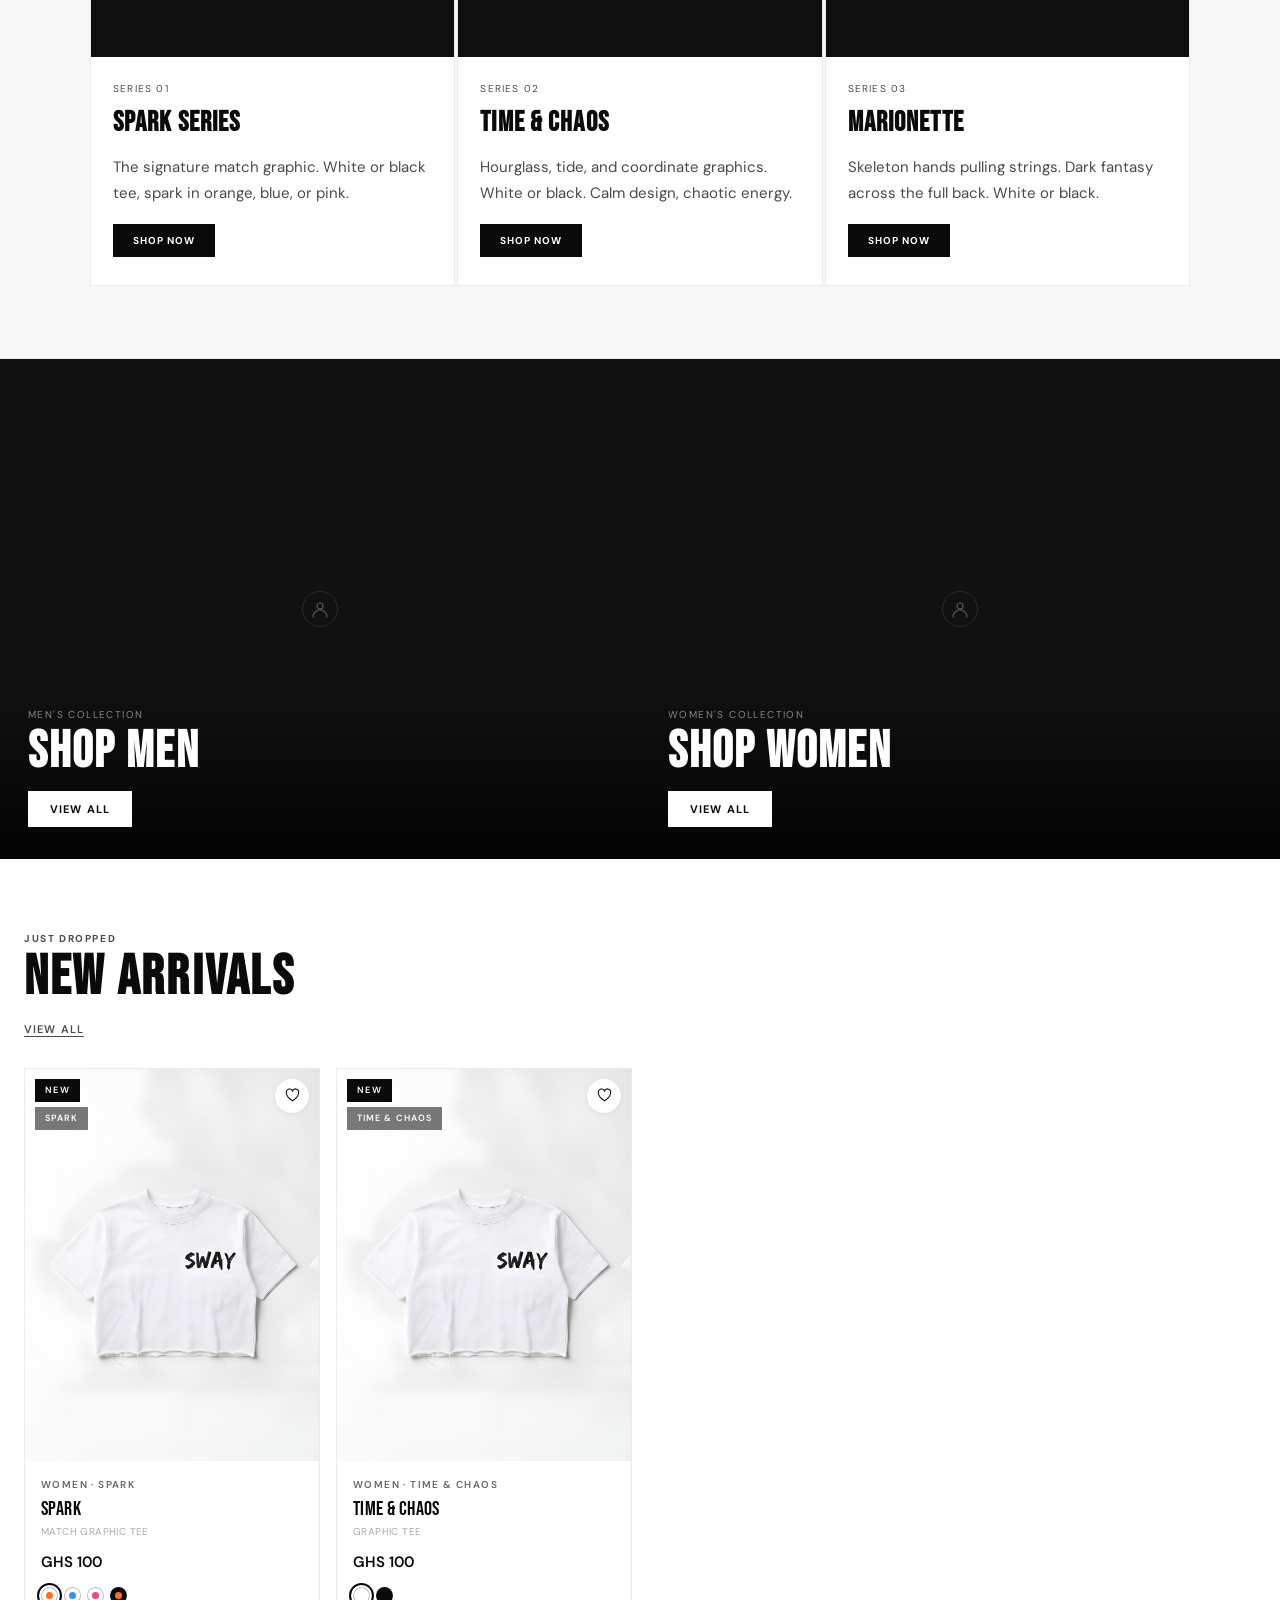
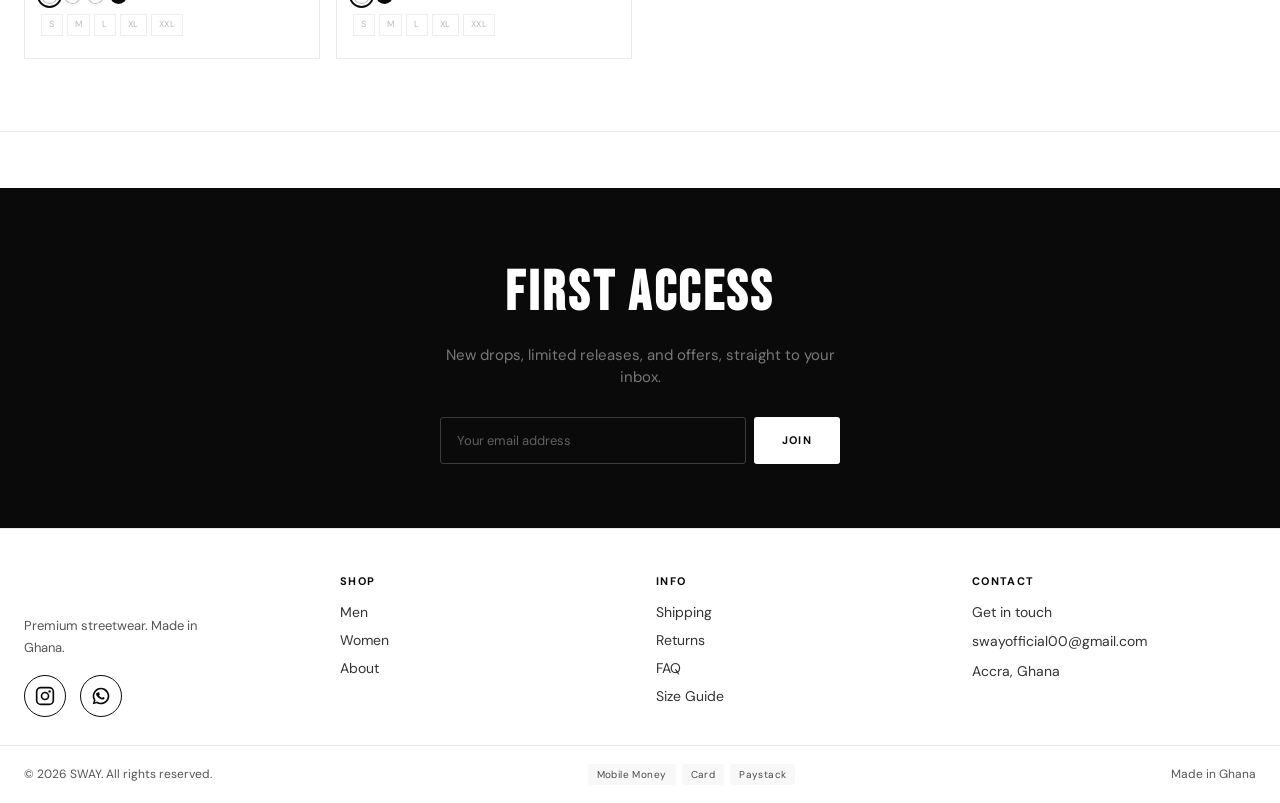
==== commit b1191340: "Add files via upload" ====
--- a/index.html
+++ b/index.html
@@ -43,12 +43,12 @@
 <link rel="preconnect" href="https://fonts.googleapis.com">
 <link rel="preconnect" href="https://fonts.gstatic.com" crossorigin>
 <link href="https://fonts.googleapis.com/css2?family=Bebas+Neue&family=DM+Sans:ital,opsz,wght@0,9..40,300;0,9..40,400;0,9..40,500;0,9..40,600;0,9..40,700&display=swap" rel="stylesheet">
-<link rel="stylesheet" href="css/base.css?v=29">
-<link rel="stylesheet" href="css/layout.css?v=29">
-<link rel="stylesheet" href="css/components.css?v=29">
+<link rel="stylesheet" href="css/base.css?v=30">
+<link rel="stylesheet" href="css/layout.css?v=30">
+<link rel="stylesheet" href="css/components.css?v=30">
 <!-- Supabase (backend: database, storage, auth) -->
 <script src="https://cdn.jsdelivr.net/npm/@supabase/supabase-js@2"></script>
-<script src="js/supabase-config.js?v=29"></script>
+<script src="js/supabase-config.js?v=30"></script>
 <script src="https://js.paystack.co/v1/inline.js"></script>
 </head>
 <body>
@@ -129,7 +129,7 @@
     <a href="https://www.instagram.com/swayo.fficial" target="_blank" rel="noopener" aria-label="Instagram" class="social-ic">
       <svg width="24" height="24" viewBox="0 0 24 24" fill="none"><rect x="2" y="2" width="20" height="20" rx="5" stroke="currentColor" stroke-width="1.8"/><circle cx="12" cy="12" r="4" stroke="currentColor" stroke-width="1.8"/><circle cx="17.5" cy="6.5" r="1.2" fill="currentColor"/></svg>
     </a>
-    <a href="https://wa.me/233204725809" target="_blank" rel="noopener" aria-label="WhatsApp" class="social-ic">
+    <a href="https://wa.me/233204725809?text=Hi%20SWAY%2C%20I%27d%20like%20to%20know%20more%20about%20your%20tees." target="_blank" rel="noopener" aria-label="WhatsApp" class="social-ic">
       <svg width="24" height="24" viewBox="0 0 24 24" fill="currentColor"><path d="M12 2a10 10 0 00-8.5 15.2L2 22l4.9-1.4A10 10 0 1012 2zm0 18a8 8 0 01-4.1-1.1l-.3-.2-2.9.8.8-2.8-.2-.3A8 8 0 1112 20zm4.4-6c-.2-.1-1.4-.7-1.6-.8s-.4-.1-.5.1-.6.8-.8.9-.3.2-.5 0a6.5 6.5 0 01-1.9-1.2 7.3 7.3 0 01-1.3-1.7c-.1-.2 0-.4.1-.5l.4-.4.2-.4a.4.4 0 000-.4l-.7-1.8c-.2-.5-.4-.4-.5-.4h-.5a.9.9 0 00-.7.3A2.8 2.8 0 006 9.3a4.9 4.9 0 001 2.6 11.2 11.2 0 004.3 3.8c.6.3 1.1.4 1.5.5a3.6 3.6 0 001.6.1c.5-.1 1.4-.6 1.6-1.1s.2-1 .1-1.1l-.4-.2z"/></svg>
     </a>
   </div>
@@ -724,7 +724,7 @@
       <a href="https://www.instagram.com/swayo.fficial" target="_blank" rel="noopener" aria-label="Instagram" class="social-ic ig">
         <svg width="20" height="20" viewBox="0 0 24 24" fill="none"><rect x="2" y="2" width="20" height="20" rx="5" stroke="#0a0a0a" stroke-width="2"/><circle cx="12" cy="12" r="4.2" stroke="#0a0a0a" stroke-width="2"/><circle cx="17.5" cy="6.5" r="1.4" fill="#0a0a0a"/></svg>
       </a>
-      <a href="https://wa.me/233204725809" target="_blank" rel="noopener" aria-label="WhatsApp" class="social-ic wa">
+      <a href="https://wa.me/233204725809?text=Hi%20SWAY%2C%20I%27d%20like%20to%20know%20more%20about%20your%20tees." target="_blank" rel="noopener" aria-label="WhatsApp" class="social-ic wa">
         <svg width="20" height="20" viewBox="0 0 24 24" fill="#0a0a0a"><path d="M12 2a10 10 0 00-8.5 15.2L2 22l4.9-1.4A10 10 0 1012 2zm0 18a8 8 0 01-4.1-1.1l-.3-.2-2.9.8.8-2.8-.2-.3A8 8 0 1112 20zm4.4-6c-.2-.1-1.4-.7-1.6-.8s-.4-.1-.5.1-.6.8-.8.9-.3.2-.5 0a6.5 6.5 0 01-1.9-1.2 7.3 7.3 0 01-1.3-1.7c-.1-.2 0-.4.1-.5l.4-.4.2-.4a.4.4 0 000-.4l-.7-1.8c-.2-.5-.4-.4-.5-.4h-.5a.9.9 0 00-.7.3A2.8 2.8 0 006 9.3a4.9 4.9 0 001 2.6 11.2 11.2 0 004.3 3.8c.6.3 1.1.4 1.5.5a3.6 3.6 0 001.6.1c.5-.1 1.4-.6 1.6-1.1s.2-1 .1-1.1l-.4-.2z"/></svg>
       </a>
     </div>
@@ -1036,16 +1036,16 @@
 <div class="toast" id="toast"></div>
 
 <!-- ══ SCRIPTS ════════════════════════════════════ -->
-<script src="js/products.js?v=29"></script>
-<script src="js/images.js?v=29"></script>
-<script src="js/products-loader.js?v=29"></script>
-<script src="js/currency.js?v=29"></script>
-<script src="js/cart.js?v=29"></script>
-<script src="js/ui.js?v=29"></script>
-<script src="js/pdp.js?v=29"></script>
-<script src="js/pages.js?v=29"></script>
-<script src="js/checkout.js?v=29"></script>
-<script src="js/accounts.js?v=29"></script>
+<script src="js/products.js?v=30"></script>
+<script src="js/images.js?v=30"></script>
+<script src="js/products-loader.js?v=30"></script>
+<script src="js/currency.js?v=30"></script>
+<script src="js/cart.js?v=30"></script>
+<script src="js/ui.js?v=30"></script>
+<script src="js/pdp.js?v=30"></script>
+<script src="js/pages.js?v=30"></script>
+<script src="js/checkout.js?v=30"></script>
+<script src="js/accounts.js?v=30"></script>
 <script>
 /* ── Account modal ── */
 function openAccount()  { showSection('account'); }
--- a/css/layout.css
+++ b/css/layout.css
@@ -154,7 +154,7 @@
 .social-ic:hover svg circle[fill], .social-ic:hover svg path { fill: #fff; }
 .mob-menu-foot { display: flex; gap: 14px; align-items: center; }
 .mob-menu-foot .social-ic { color: #fff; }
-.footer-bottom { border-top: 1px solid var(--border); padding: 18px 24px; font-size: 11px; color: #bbb; display: flex; justify-content: space-between; flex-wrap: wrap; gap: 6px; align-items: center; }
+.footer-bottom { border-top: 1px solid var(--border); padding: 18px 24px; font-size: 12px; color: #555; display: flex; justify-content: space-between; flex-wrap: wrap; gap: 6px; align-items: center; }
 .pay-chips { display: flex; gap: 6px; }
 .pay-chip { font-size: 10px; background: #f5f5f5; padding: 3px 8px; border-radius: 2px; color: #aaa; letter-spacing: .04em; }
 
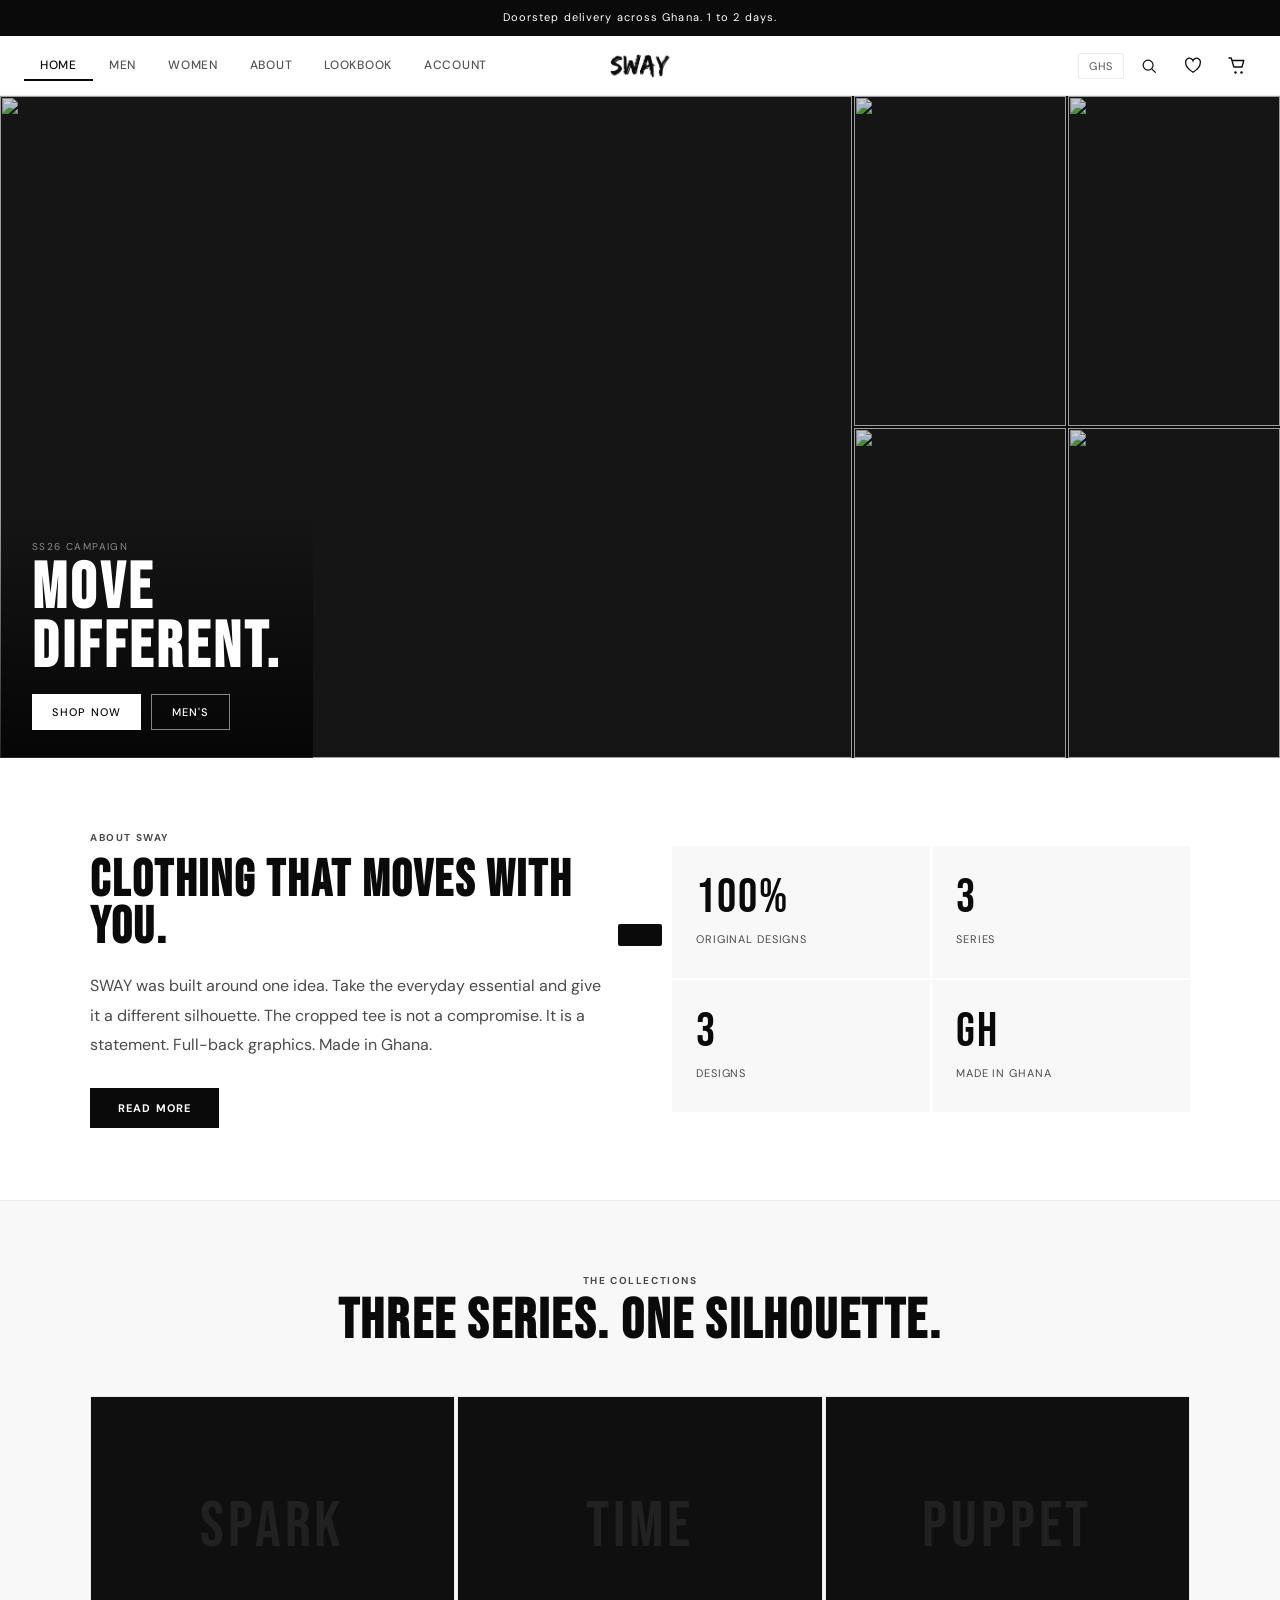
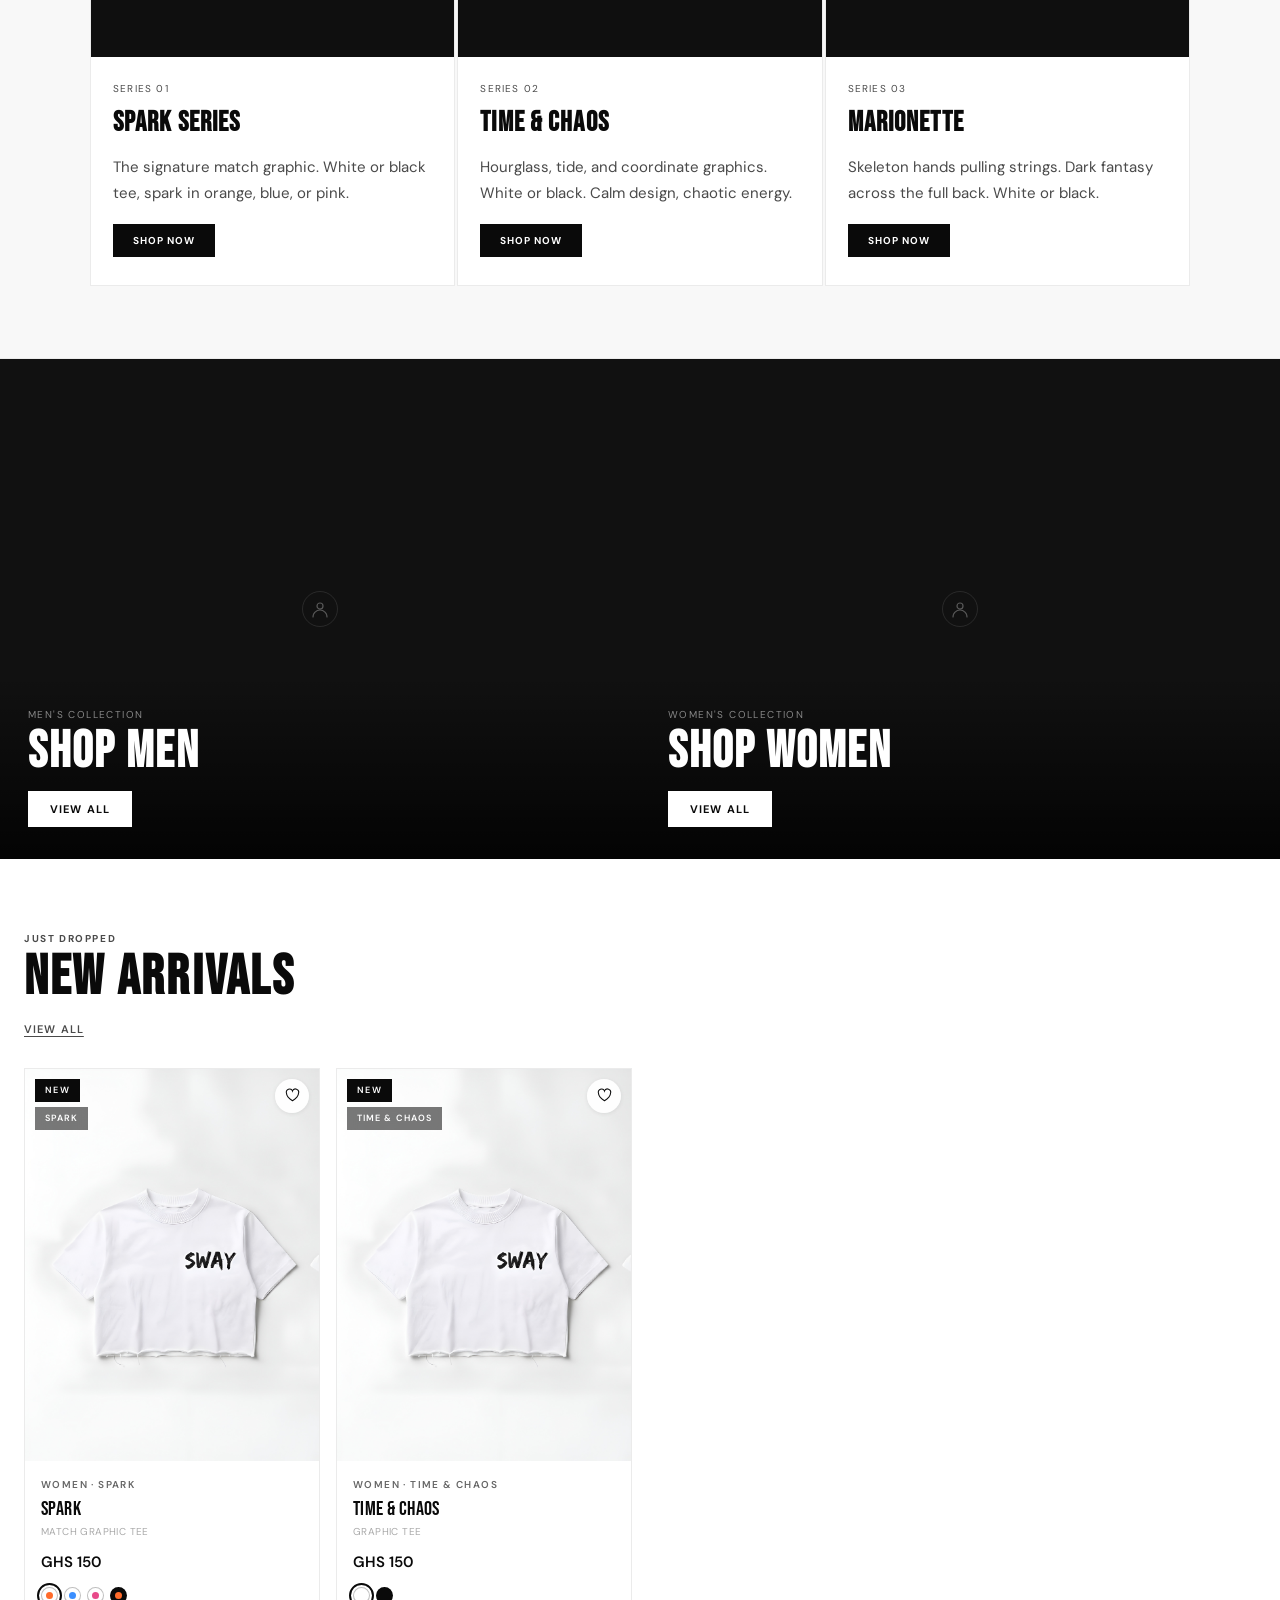
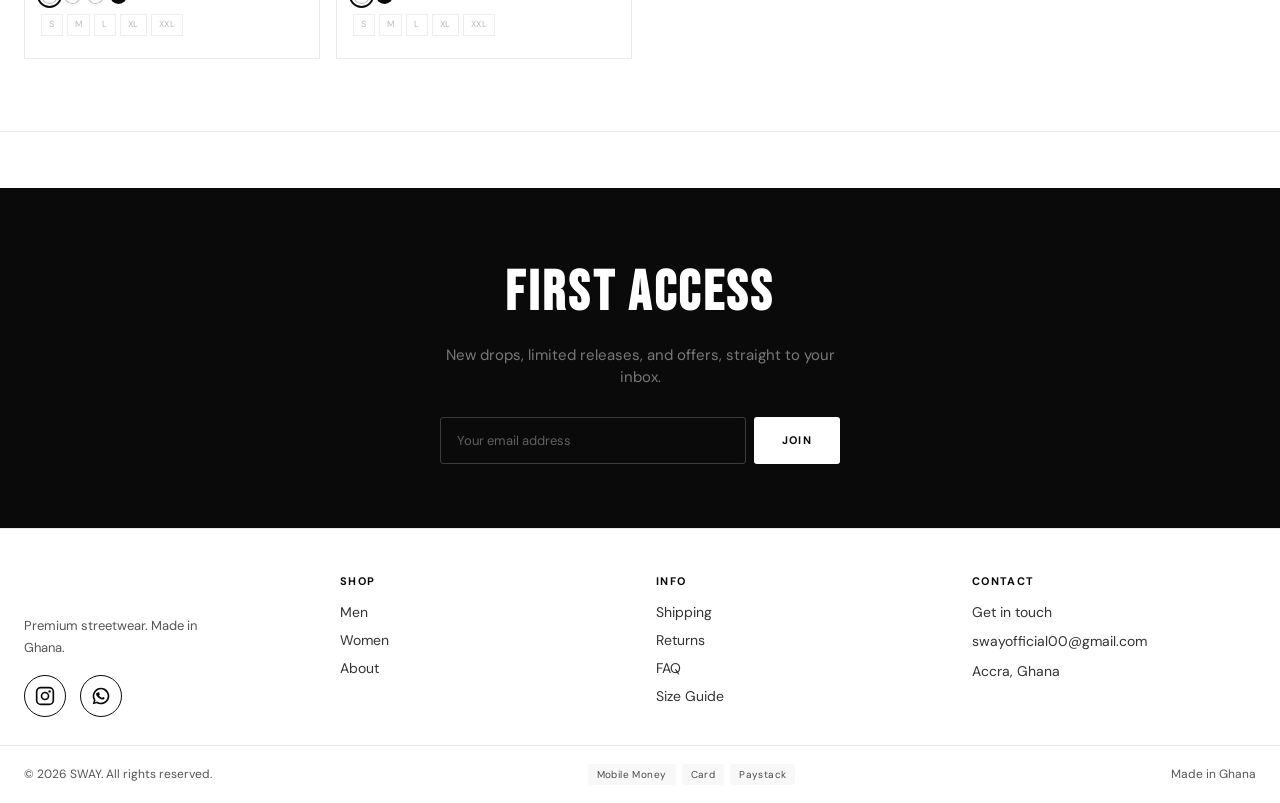
==== commit 7b059d3f: "Add files via upload" ====
--- a/index.html
+++ b/index.html
@@ -43,12 +43,12 @@
 <link rel="preconnect" href="https://fonts.googleapis.com">
 <link rel="preconnect" href="https://fonts.gstatic.com" crossorigin>
 <link href="https://fonts.googleapis.com/css2?family=Bebas+Neue&family=DM+Sans:ital,opsz,wght@0,9..40,300;0,9..40,400;0,9..40,500;0,9..40,600;0,9..40,700&display=swap" rel="stylesheet">
-<link rel="stylesheet" href="css/base.css?v=30">
-<link rel="stylesheet" href="css/layout.css?v=30">
-<link rel="stylesheet" href="css/components.css?v=30">
+<link rel="stylesheet" href="css/base.css?v=31">
+<link rel="stylesheet" href="css/layout.css?v=31">
+<link rel="stylesheet" href="css/components.css?v=31">
 <!-- Supabase (backend: database, storage, auth) -->
 <script src="https://cdn.jsdelivr.net/npm/@supabase/supabase-js@2"></script>
-<script src="js/supabase-config.js?v=30"></script>
+<script src="js/supabase-config.js?v=31"></script>
 <script src="https://js.paystack.co/v1/inline.js"></script>
 </head>
 <body>
@@ -1036,16 +1036,16 @@
 <div class="toast" id="toast"></div>
 
 <!-- ══ SCRIPTS ════════════════════════════════════ -->
-<script src="js/products.js?v=30"></script>
-<script src="js/images.js?v=30"></script>
-<script src="js/products-loader.js?v=30"></script>
-<script src="js/currency.js?v=30"></script>
-<script src="js/cart.js?v=30"></script>
-<script src="js/ui.js?v=30"></script>
-<script src="js/pdp.js?v=30"></script>
-<script src="js/pages.js?v=30"></script>
-<script src="js/checkout.js?v=30"></script>
-<script src="js/accounts.js?v=30"></script>
+<script src="js/products.js?v=31"></script>
+<script src="js/images.js?v=31"></script>
+<script src="js/products-loader.js?v=31"></script>
+<script src="js/currency.js?v=31"></script>
+<script src="js/cart.js?v=31"></script>
+<script src="js/ui.js?v=31"></script>
+<script src="js/pdp.js?v=31"></script>
+<script src="js/pages.js?v=31"></script>
+<script src="js/checkout.js?v=31"></script>
+<script src="js/accounts.js?v=31"></script>
 <script>
 /* ── Account modal ── */
 function openAccount()  { showSection('account'); }
